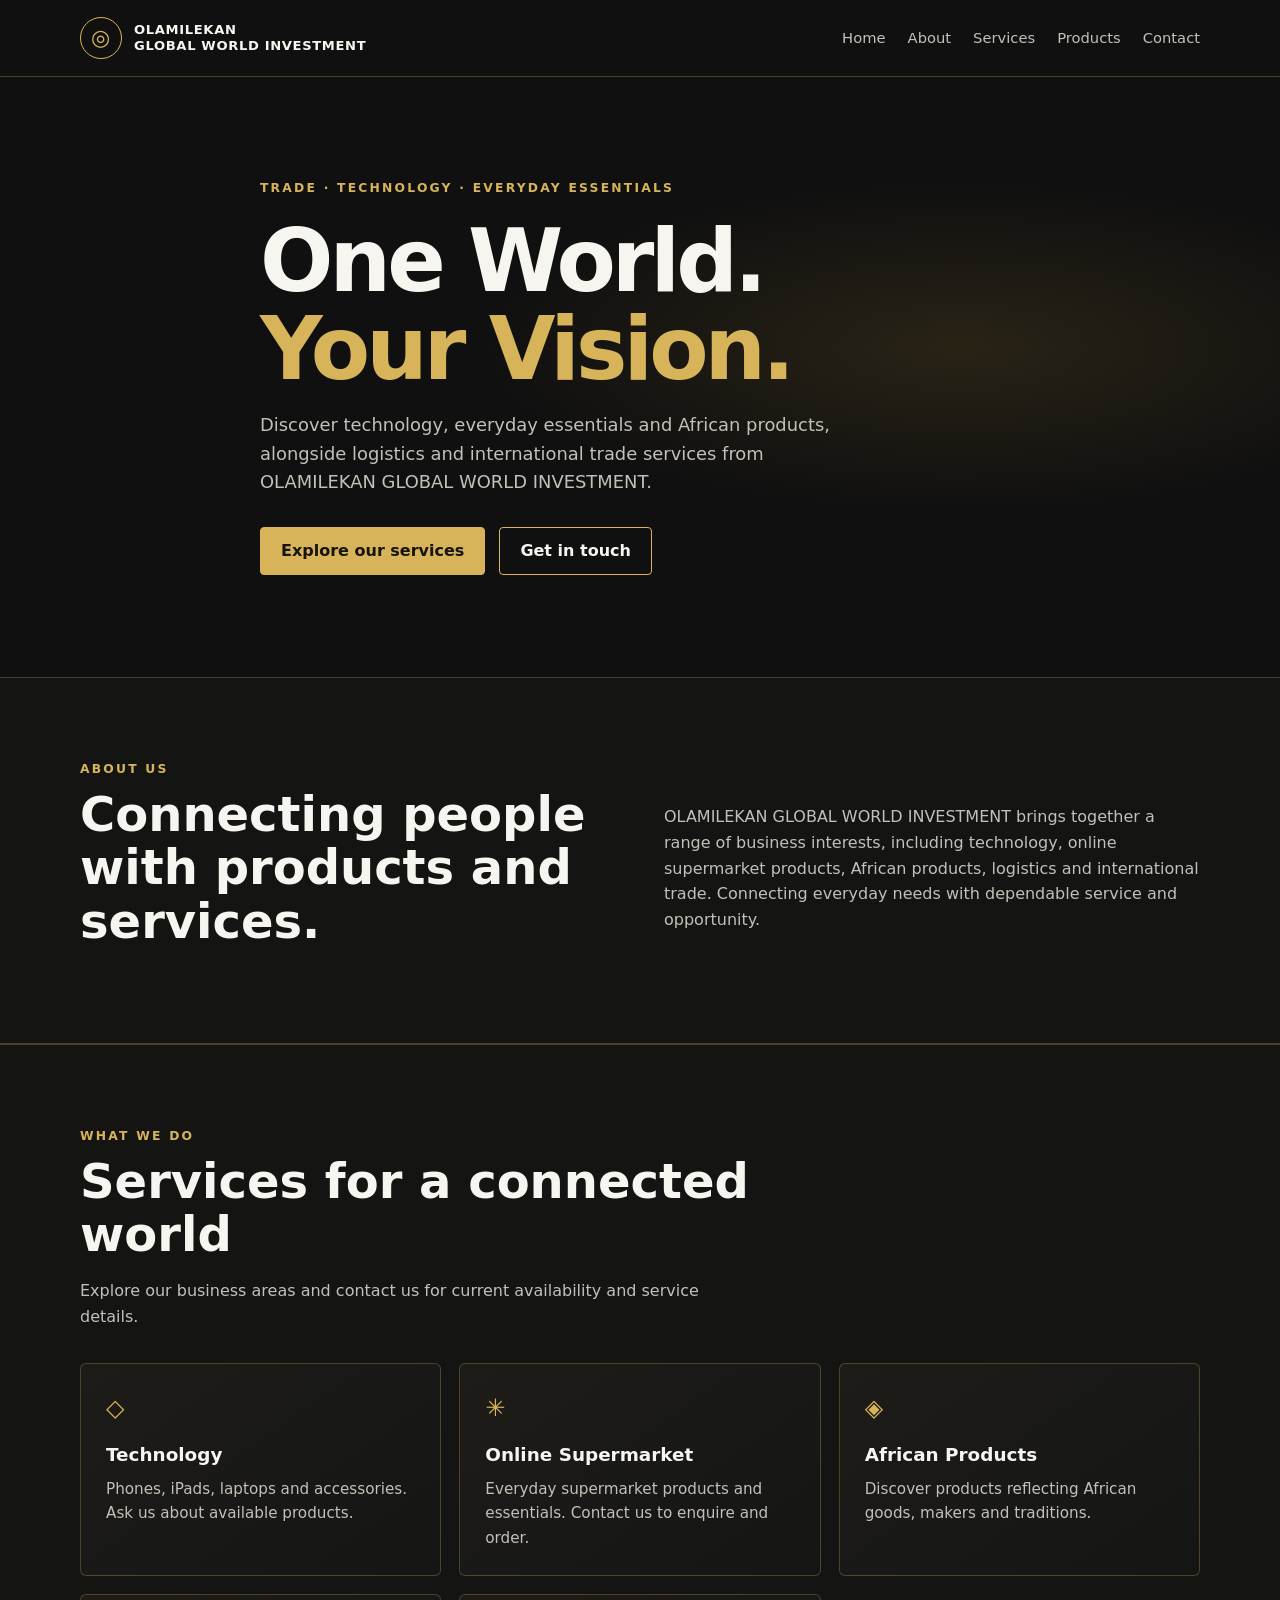
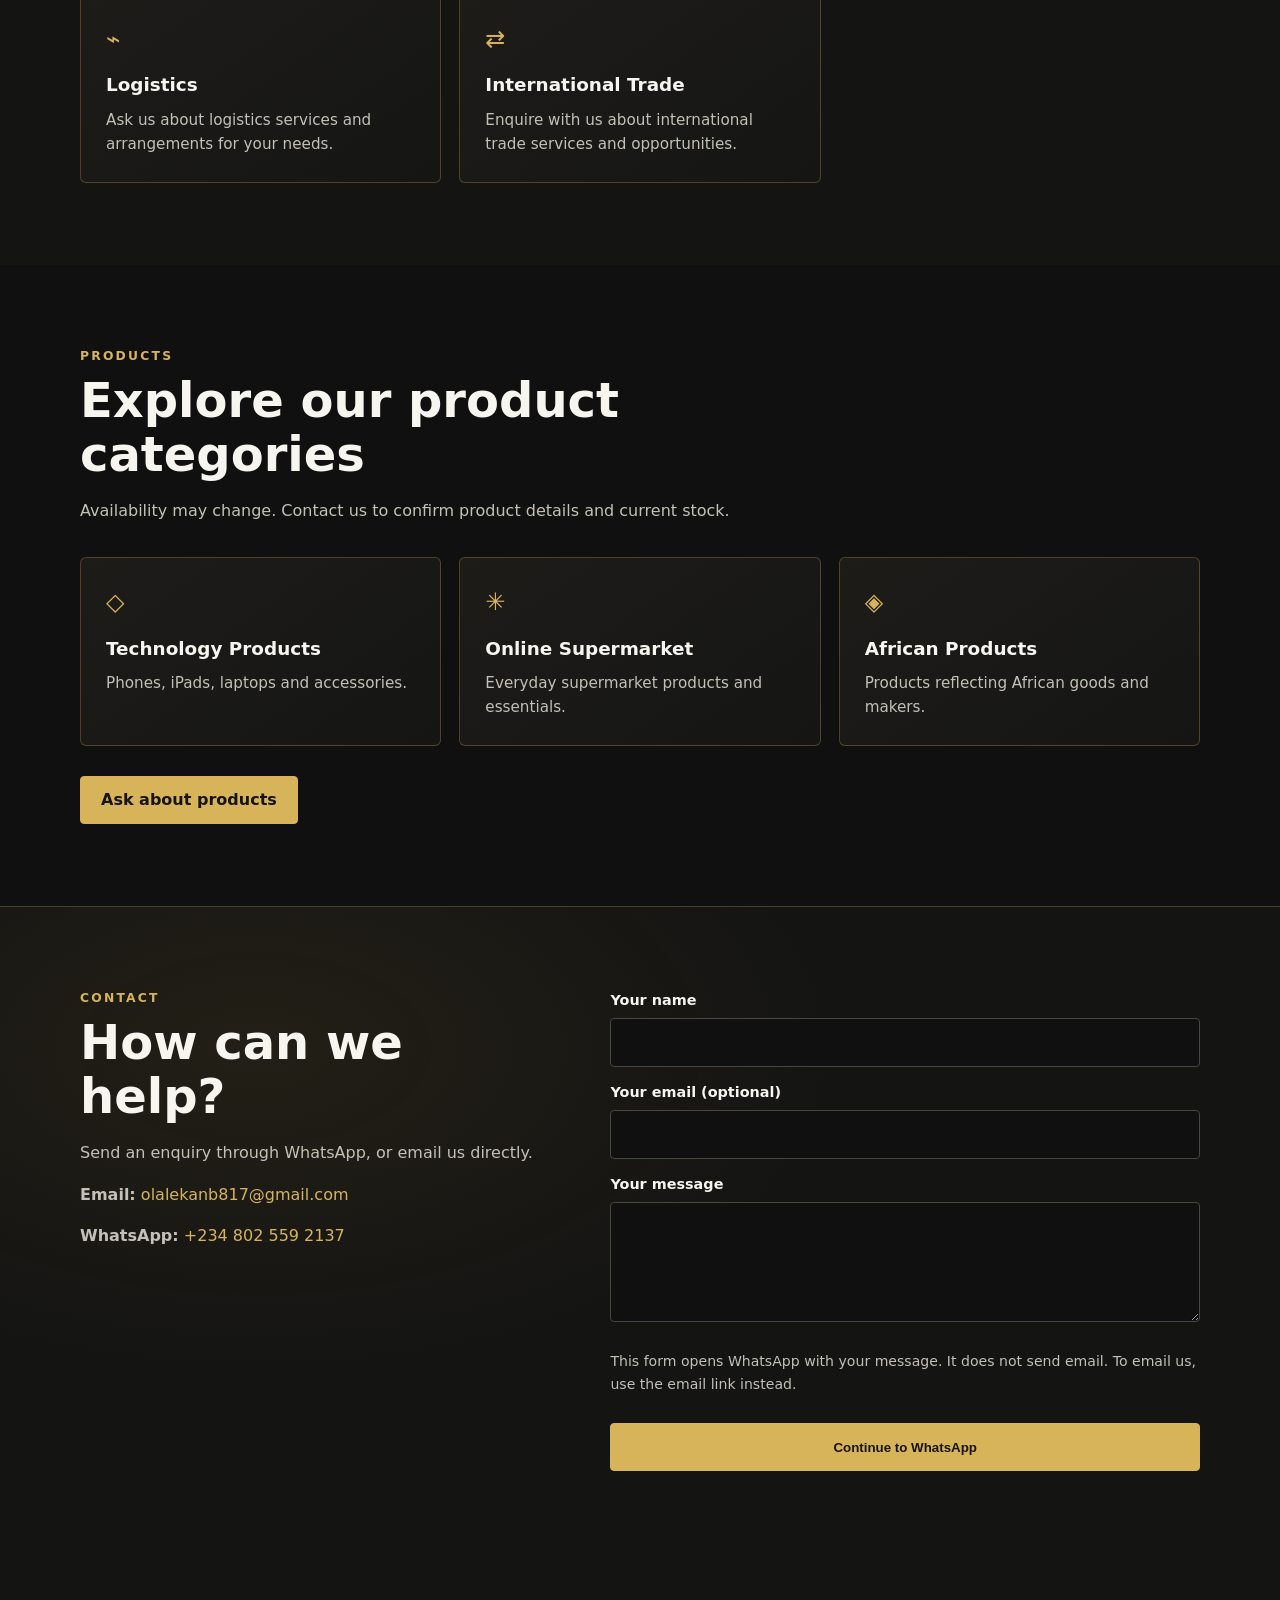
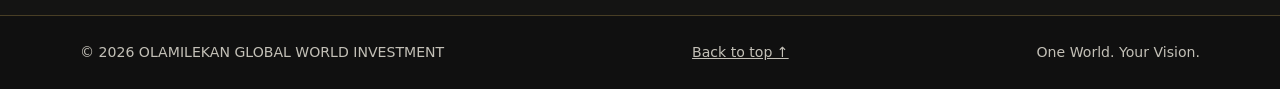
==== index.html @ 0e544ede "Use same-tab WhatsApp redirect for contact form" ====
<!doctype html>
<html lang="en">
<head>
  <meta charset="utf-8">
  <meta name="viewport" content="width=device-width, initial-scale=1">
  <meta name="theme-color" content="#101010">
  <meta name="description" content="Discover technology, online supermarket, African products, logistics and international trade from OLAMILEKAN GLOBAL WORLD INVESTMENT.">
  <title>OLAMILEKAN GLOBAL WORLD INVESTMENT | One World. Your Vision.</title>
  <style>
    :root {
      color-scheme: dark;
      --ink: #f7f5ef;
      --muted: #c3c0b7;
      --gold: #d7b45a;
      --line: rgba(215, 180, 90, .28);
      font-family: Inter, ui-sans-serif, system-ui, -apple-system, BlinkMacSystemFont, "Segoe UI", sans-serif;
    }
    * { box-sizing: border-box; }
    html { scroll-behavior: smooth; scroll-padding-top: 20px; }
    body { margin: 0; background: #101010; color: var(--ink); line-height: 1.6; }
    a { color: inherit; }
    .wrap { width: min(1120px, calc(100% - 40px)); margin-inline: auto; }
    .topbar { border-bottom: 1px solid var(--line); background: rgba(16, 16, 16, .97); }
    .nav { min-height: 76px; display: flex; align-items: center; justify-content: space-between; gap: 24px; }
    .brand { display: flex; align-items: center; gap: 12px; text-decoration: none; font-weight: 750; letter-spacing: .04em; }
    .brand-mark { width: 42px; height: 42px; display: grid; place-items: center; border: 1px solid var(--gold); border-radius: 50%; color: var(--gold); font-size: 22px; flex: 0 0 auto; }
    .brand-name { max-width: 250px; font-size: .82rem; line-height: 1.25; }
    .links { display: flex; flex-wrap: wrap; gap: 22px; align-items: center; }
    .links a { color: var(--muted); font-size: .92rem; text-decoration: none; }
    .links a:hover, .links a:focus-visible, .contact-details a:hover { color: var(--gold); }
    a:focus-visible, button:focus-visible { outline: 2px solid var(--gold); outline-offset: 4px; }
    .hero { min-height: 600px; display: grid; align-items: center; padding: 88px 0; background: radial-gradient(ellipse at 75% 45%, rgba(156, 121, 48, .18), transparent 35%), linear-gradient(120deg, rgba(16,16,16,.96), rgba(16,16,16,.86)); }
    .hero-copy { max-width: 760px; }
    .eyebrow { color: var(--gold); text-transform: uppercase; letter-spacing: .18em; font-size: .77rem; font-weight: 700; }
    h1 { margin: 18px 0; font-size: clamp(2.7rem, 7vw, 5.4rem); line-height: 1.02; letter-spacing: -.045em; }
    h1 span { color: var(--gold); }
    .hero p { color: var(--muted); font-size: 1.12rem; max-width: 620px; }
    .actions { display: flex; flex-wrap: wrap; gap: 14px; margin-top: 30px; }
    .button { display: inline-flex; min-height: 48px; align-items: center; justify-content: center; padding: 0 20px; border: 1px solid var(--gold); border-radius: 4px; background: var(--gold); color: #17140d; text-decoration: none; font-weight: 700; cursor: pointer; transition: background .2s ease, transform .2s ease; }
    .button:hover { background: #e5c875; }
    .button.secondary { background: transparent; color: var(--ink); }
    .button.secondary:hover { background: rgba(215, 180, 90, .08); }
    section { padding: 82px 0; }
    .section-heading { max-width: 680px; margin-bottom: 34px; }
    h2 { margin: 8px 0 12px; font-size: clamp(2rem, 4vw, 3rem); line-height: 1.12; }
    .section-heading p, .about p { color: var(--muted); }
    .about { border-top: 1px solid var(--line); border-bottom: 1px solid var(--line); background: #141413; }
    .about-grid { display: grid; grid-template-columns: 1fr 1fr; gap: 48px; align-items: center; }
    .about p { margin-bottom: 0; }
    .grid { display: grid; grid-template-columns: repeat(3, minmax(0, 1fr)); gap: 18px; }
    .card { min-width: 0; padding: 25px; border: 1px solid var(--line); background: linear-gradient(145deg, #1d1c19, #151514); border-radius: 6px; }
    .card .icon { color: var(--gold); font-size: 1.5rem; }
    .card h3 { margin: 12px 0 8px; font-size: 1.15rem; }
    .card p { margin: 0; color: var(--muted); font-size: .95rem; }
    .services { border-top: 1px solid var(--line); background: #141413; }
    .contact { border-top: 1px solid var(--line); background: radial-gradient(ellipse at 20% 20%, rgba(156, 121, 48, .11), transparent 40%), #141413; }
    .contact-grid { display: grid; grid-template-columns: .9fr 1.1fr; gap: 48px; }
    .contact-details p { color: var(--muted); }
    .contact-details a { color: var(--gold); text-decoration: none; overflow-wrap: anywhere; }
    form { display: grid; gap: 14px; }
    label { display: grid; gap: 6px; font-size: .9rem; font-weight: 650; }
    input, textarea { width: 100%; padding: 12px 13px; border: 1px solid #49463e; border-radius: 4px; background: #101010; color: var(--ink); font: inherit; }
    input:focus, textarea:focus { outline: 2px solid var(--gold); outline-offset: 1px; }
    textarea { min-height: 120px; resize: vertical; }
    .form-note, #form-status { color: var(--muted); font-size: .88rem; }
    #form-status { min-height: 1.4em; }
    footer { padding: 25px 0; border-top: 1px solid var(--line); color: var(--muted); font-size: .88rem; }
    .footer-inner { display: flex; flex-wrap: wrap; justify-content: space-between; gap: 12px; }
    @media (max-width: 760px) {
      .nav { align-items: flex-start; flex-direction: column; padding: 16px 0; }
      .links { gap: 10px 16px; }
      .hero { min-height: auto; padding: 75px 0; }
      .about-grid, .contact-grid { grid-template-columns: 1fr; gap: 24px; }
      .grid { grid-template-columns: repeat(2, minmax(0, 1fr)); }
      section { padding: 62px 0; }
    }
    @media (max-width: 480px) {
      .wrap { width: min(100% - 32px, 1120px); }
      .grid { grid-template-columns: 1fr; }
      .card { padding: 21px; }
      .actions { align-items: stretch; flex-direction: column; }
      .actions .button { width: 100%; }
      .footer-inner { flex-direction: column; }
    }
    @media (prefers-reduced-motion: reduce) {
      html { scroll-behavior: auto; }
    }
  </style>
</head>
<body>
  <header class="topbar">
    <div class="wrap nav">
      <a class="brand" href="#home" aria-label="OLAMILEKAN GLOBAL WORLD INVESTMENT home">
        <span class="brand-mark" aria-hidden="true">◎</span>
        <span class="brand-name">OLAMILEKAN<br>GLOBAL WORLD INVESTMENT</span>
      </a>
      <nav class="links" aria-label="Main navigation">
        <a href="#home">Home</a>
        <a href="#about">About</a>
        <a href="#services">Services</a>
        <a href="#products">Products</a>
        <a href="#contact">Contact</a>
      </nav>
    </div>
  </header>

  <main>
    <section class="hero" id="home">
      <div class="wrap hero-copy">
        <div class="eyebrow">Trade · Technology · Everyday essentials</div>
        <h1>One World.<br><span>Your Vision.</span></h1>
        <p>Discover technology, everyday essentials and African products, alongside logistics and international trade services from OLAMILEKAN GLOBAL WORLD INVESTMENT.</p>
        <div class="actions">
          <a class="button" href="#services">Explore our services</a>
          <a class="button secondary" href="#contact">Get in touch</a>
        </div>
      </div>
    </section>

    <section class="about" id="about">
      <div class="wrap about-grid">
        <div>
          <div class="eyebrow">About us</div>
          <h2>Connecting people with products and services.</h2>
        </div>
        <p>OLAMILEKAN GLOBAL WORLD INVESTMENT brings together a range of business interests, including technology, online supermarket products, African products, logistics and international trade. Connecting everyday needs with dependable service and opportunity.</p>
      </div>
    </section>

    <section class="services" id="services" aria-labelledby="services-title">
      <div class="wrap">
        <div class="section-heading">
          <div class="eyebrow">What we do</div>
          <h2 id="services-title">Services for a connected world</h2>
          <p>Explore our business areas and contact us for current availability and service details.</p>
        </div>
        <div class="grid">
          <article class="card"><div class="icon" aria-hidden="true">◇</div><h3>Technology</h3><p>Phones, iPads, laptops and accessories. Ask us about available products.</p></article>
          <article class="card"><div class="icon" aria-hidden="true">✳</div><h3>Online Supermarket</h3><p>Everyday supermarket products and essentials. Contact us to enquire and order.</p></article>
          <article class="card"><div class="icon" aria-hidden="true">◈</div><h3>African Products</h3><p>Discover products reflecting African goods, makers and traditions.</p></article>
          <article class="card"><div class="icon" aria-hidden="true">⌁</div><h3>Logistics</h3><p>Ask us about logistics services and arrangements for your needs.</p></article>
          <article class="card"><div class="icon" aria-hidden="true">⇄</div><h3>International Trade</h3><p>Enquire with us about international trade services and opportunities.</p></article>
        </div>
      </div>
    </section>

    <section id="products" aria-labelledby="products-title">
      <div class="wrap">
        <div class="section-heading">
          <div class="eyebrow">Products</div>
          <h2 id="products-title">Explore our product categories</h2>
          <p>Availability may change. Contact us to confirm product details and current stock.</p>
        </div>
        <div class="grid">
          <article class="card"><div class="icon" aria-hidden="true">◇</div><h3>Technology Products</h3><p>Phones, iPads, laptops and accessories.</p></article>
          <article class="card"><div class="icon" aria-hidden="true">✳</div><h3>Online Supermarket</h3><p>Everyday supermarket products and essentials.</p></article>
          <article class="card"><div class="icon" aria-hidden="true">◈</div><h3>African Products</h3><p>Products reflecting African goods and makers.</p></article>
        </div>
        <div class="actions"><a class="button" href="#contact">Ask about products</a></div>
      </div>
    </section>

    <section class="contact" id="contact" aria-labelledby="contact-title">
      <div class="wrap contact-grid">
        <div class="contact-details">
          <div class="eyebrow">Contact</div>
          <h2 id="contact-title">How can we help?</h2>
          <p>Send an enquiry through WhatsApp, or email us directly.</p>
          <p><strong>Email:</strong> <a href="mailto:olalekanb817@gmail.com">olalekanb817@gmail.com</a></p>
          <p><strong>WhatsApp:</strong> <a href="https://wa.me/2348025592137" target="_blank" rel="noopener noreferrer">+234 802 559 2137</a></p>
        </div>
        <div>
          <form id="contact-form">
            <label for="name">Your name<input id="name" name="name" autocomplete="name" required></label>
            <label for="email">Your email (optional)<input id="email" name="email" type="email" autocomplete="email"></label>
            <label for="message">Your message<textarea id="message" name="message" required></textarea></label>
            <p class="form-note">This form opens WhatsApp with your message. It does not send email. To email us, use the email link instead.</p>
            <button class="button" type="submit">Continue to WhatsApp</button>
            <p id="form-status" role="status" aria-live="polite"></p>
          </form>
        </div>
      </div>
    </section>
  </main>

  <footer>
    <div class="wrap footer-inner"><span>© <span id="year"></span> OLAMILEKAN GLOBAL WORLD INVESTMENT</span><a href="#home">Back to top ↑</a><span>One World. Your Vision.</span></div>
  </footer>
  <script>
    const form = document.getElementById('contact-form');
    const status = document.getElementById('form-status');
    document.getElementById('year').textContent = new Date().getFullYear();
    form.addEventListener('submit', (event) => {
      event.preventDefault();
      if (!form.reportValidity()) return;
      const data = new FormData(form);
      const email = data.get('email') ? `\nEmail: ${data.get('email')}` : '';
      const text = `Hello, my name is ${data.get('name')}.${email}\n\n${data.get('message')}`;
      const whatsappUrl = `https://wa.me/2348025592137?text=${encodeURIComponent(text)}`;
      status.textContent = 'Opening WhatsApp with your message. Review it there and tap Send.';
      window.location.assign(whatsappUrl);
    });
  </script>
</body>
</html>
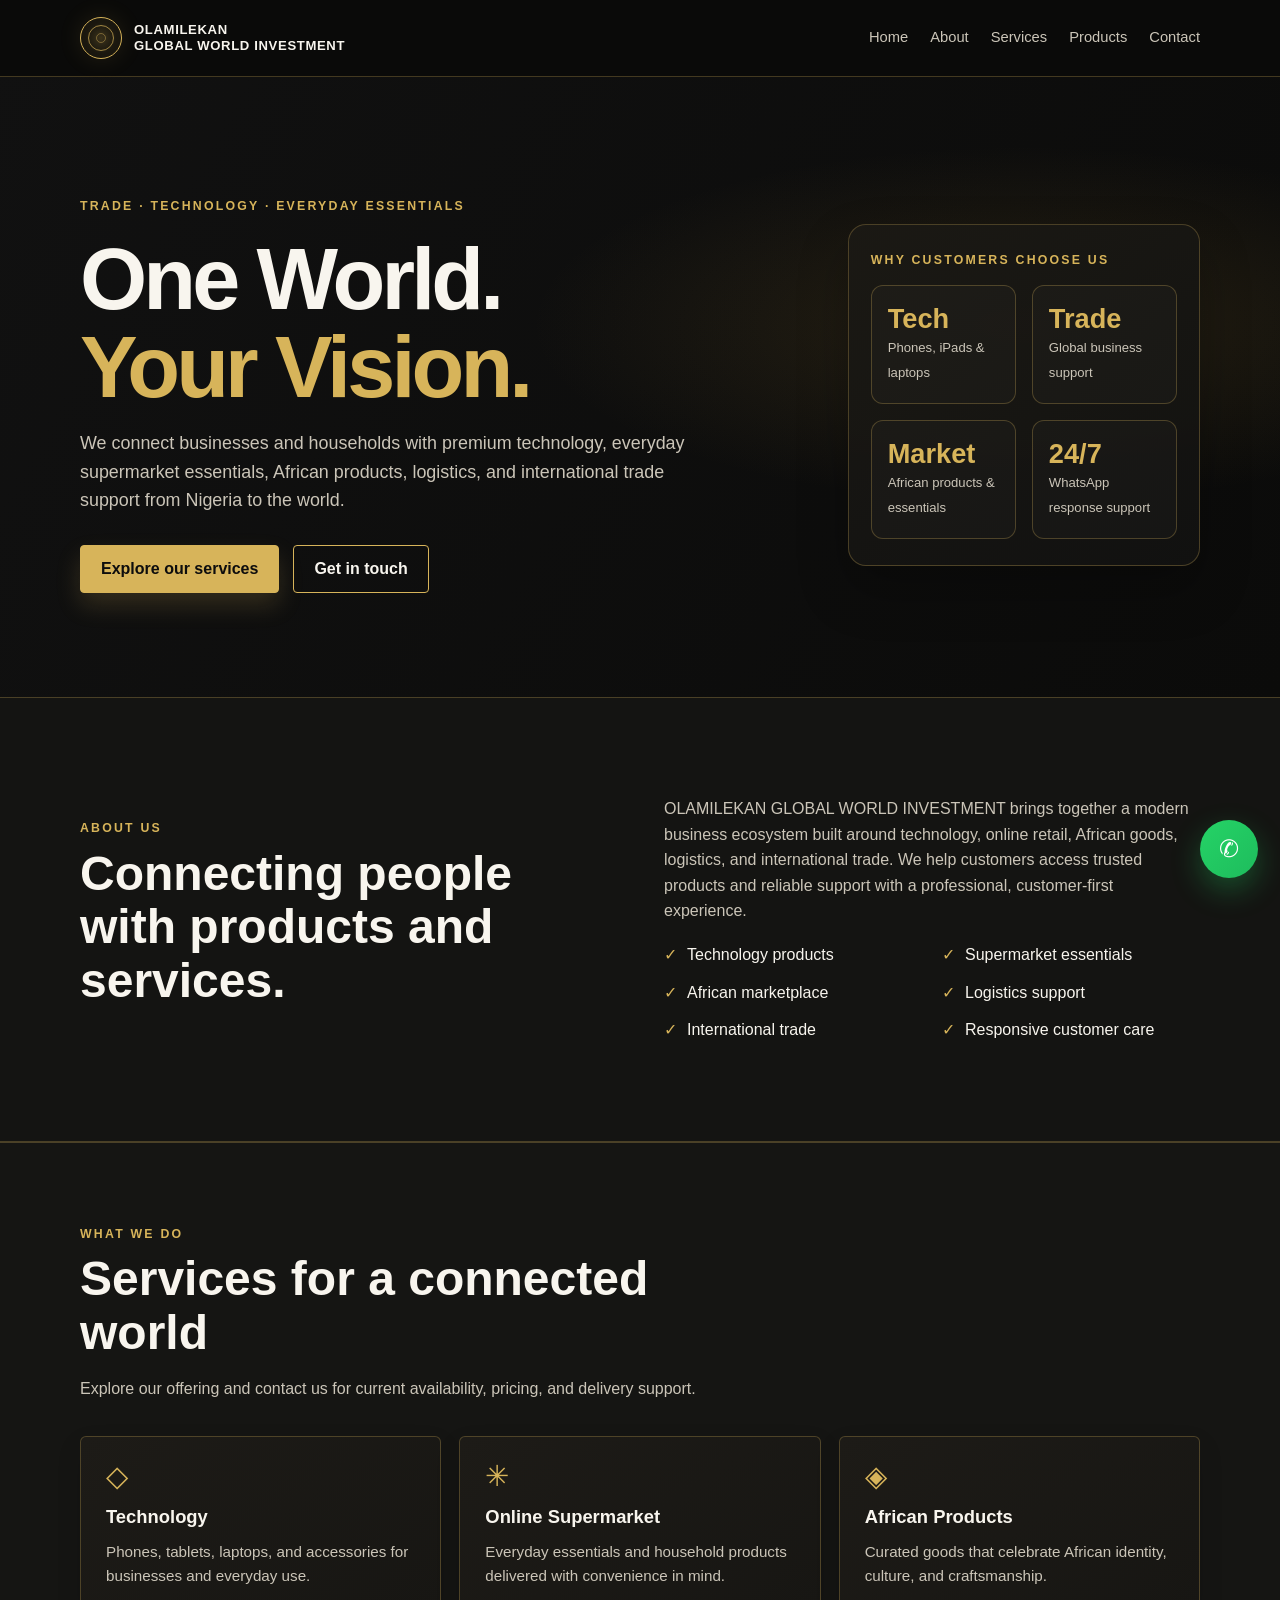
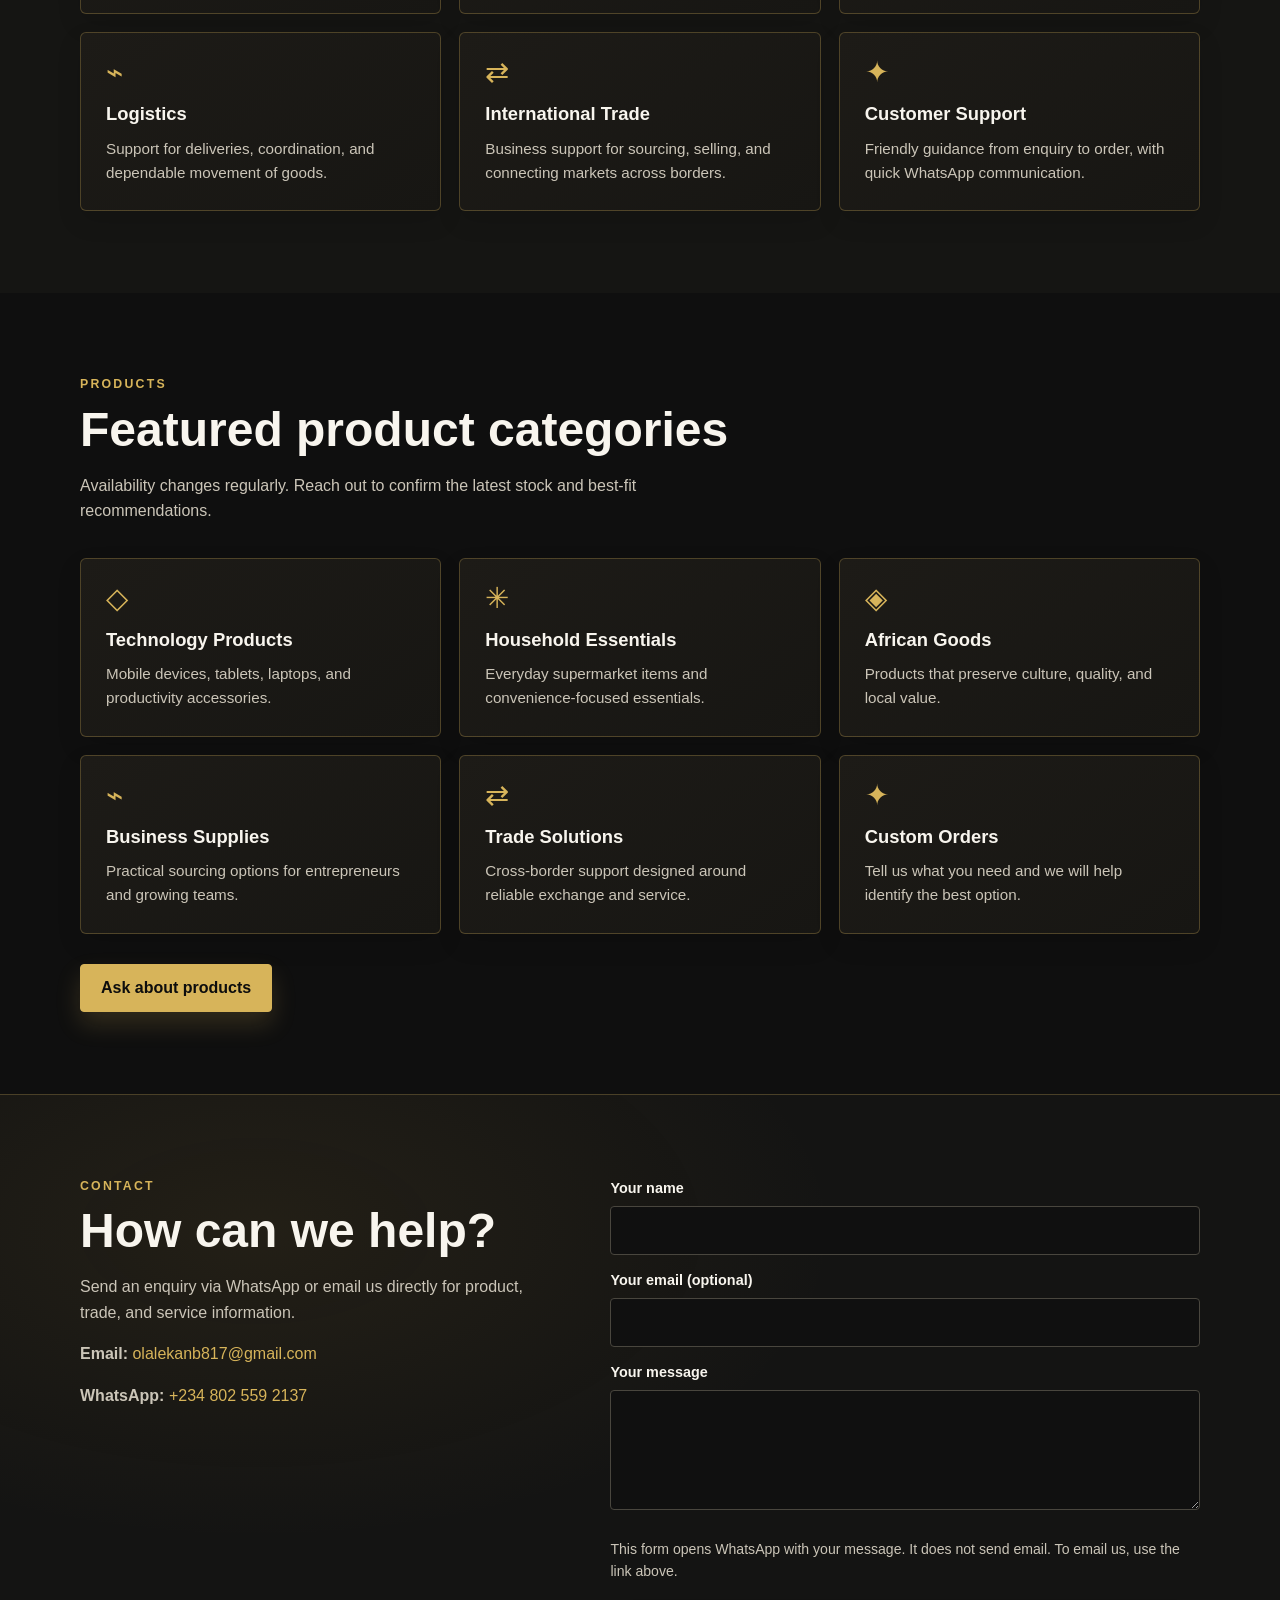
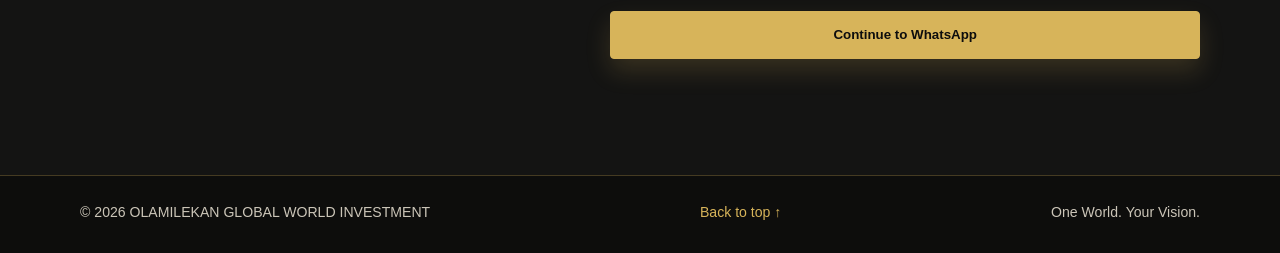
==== commit e9320afa: "Improve and stabilize the landing page with a polished global-business design and a reliable WhatsAp" ====
--- a/index.html
+++ b/index.html
@@ -4,86 +4,444 @@
   <meta charset="utf-8">
   <meta name="viewport" content="width=device-width, initial-scale=1">
   <meta name="theme-color" content="#101010">
-  <meta name="description" content="Discover technology, online supermarket, African products, logistics and international trade from OLAMILEKAN GLOBAL WORLD INVESTMENT.">
+  <meta name="description" content="Professional technology, supermarket, African products, logistics and trade services from OLAMILEKAN GLOBAL WORLD INVESTMENT.">
   <title>OLAMILEKAN GLOBAL WORLD INVESTMENT | One World. Your Vision.</title>
   <style>
     :root {
       color-scheme: dark;
-      --ink: #f7f5ef;
-      --muted: #c3c0b7;
+      --bg: #0b0b0a;
+      --bg-soft: #141412;
+      --panel: #171613;
+      --panel-alt: #1d1b17;
+      --line: rgba(215, 180, 90, .28);
+      --ink: #f8f5ee;
+      --muted: #cbc5b8;
       --gold: #d7b45a;
-      --line: rgba(215, 180, 90, .28);
-      font-family: Inter, ui-sans-serif, system-ui, -apple-system, BlinkMacSystemFont, "Segoe UI", sans-serif;
-    }
+      --gold-strong: #f1d28d;
+      --shadow: rgba(0, 0, 0, .28);
+      font-family: Inter, "Segoe UI", sans-serif;
+    }
+
     * { box-sizing: border-box; }
-    html { scroll-behavior: smooth; scroll-padding-top: 20px; }
-    body { margin: 0; background: #101010; color: var(--ink); line-height: 1.6; }
+    html { scroll-behavior: smooth; scroll-padding-top: 24px; }
+    body {
+      margin: 0;
+      background: var(--bg);
+      color: var(--ink);
+      line-height: 1.6;
+      font-family: Inter, "Segoe UI", sans-serif;
+    }
+
     a { color: inherit; }
-    .wrap { width: min(1120px, calc(100% - 40px)); margin-inline: auto; }
-    .topbar { border-bottom: 1px solid var(--line); background: rgba(16, 16, 16, .97); }
-    .nav { min-height: 76px; display: flex; align-items: center; justify-content: space-between; gap: 24px; }
-    .brand { display: flex; align-items: center; gap: 12px; text-decoration: none; font-weight: 750; letter-spacing: .04em; }
-    .brand-mark { width: 42px; height: 42px; display: grid; place-items: center; border: 1px solid var(--gold); border-radius: 50%; color: var(--gold); font-size: 22px; flex: 0 0 auto; }
-    .brand-name { max-width: 250px; font-size: .82rem; line-height: 1.25; }
-    .links { display: flex; flex-wrap: wrap; gap: 22px; align-items: center; }
-    .links a { color: var(--muted); font-size: .92rem; text-decoration: none; }
-    .links a:hover, .links a:focus-visible, .contact-details a:hover { color: var(--gold); }
-    a:focus-visible, button:focus-visible { outline: 2px solid var(--gold); outline-offset: 4px; }
-    .hero { min-height: 600px; display: grid; align-items: center; padding: 88px 0; background: radial-gradient(ellipse at 75% 45%, rgba(156, 121, 48, .18), transparent 35%), linear-gradient(120deg, rgba(16,16,16,.96), rgba(16,16,16,.86)); }
+    img { max-width: 100%; display: block; }
+    .wrap {
+      width: min(1120px, calc(100% - 40px));
+      margin-inline: auto;
+    }
+
+    .topbar {
+      position: sticky;
+      top: 0;
+      z-index: 20;
+      background: rgba(11, 11, 10, .96);
+      backdrop-filter: blur(10px);
+      border-bottom: 1px solid var(--line);
+    }
+
+    .nav {
+      min-height: 76px;
+      display: flex;
+      align-items: center;
+      justify-content: space-between;
+      gap: 24px;
+    }
+
+    .brand {
+      display: inline-flex;
+      align-items: center;
+      gap: 12px;
+      text-decoration: none;
+      font-weight: 800;
+      letter-spacing: .04em;
+    }
+
+    .brand-mark {
+      position: relative;
+      width: 42px;
+      height: 42px;
+      display: grid;
+      place-items: center;
+      border: 1px solid var(--gold);
+      border-radius: 50%;
+      background: radial-gradient(circle at center, rgba(215,180,90,.25), rgba(215,180,90,.03) 55%, transparent 70%);
+      box-shadow: inset 0 0 18px rgba(215,180,90,.14), 0 0 24px rgba(215,180,90,.12);
+      color: var(--gold);
+      overflow: hidden;
+    }
+
+    .brand-mark::before,
+    .brand-mark::after {
+      content: "";
+      position: absolute;
+      inset: 7px;
+      border: 1px solid rgba(215,180,90,.7);
+      border-radius: 50%;
+    }
+
+    .brand-mark::after {
+      inset: 15px;
+      border-color: rgba(215,180,90,.45);
+    }
+
+    .brand-name {
+      font-size: .82rem;
+      line-height: 1.25;
+      max-width: 250px;
+    }
+
+    .links {
+      display: flex;
+      flex-wrap: wrap;
+      gap: 22px;
+      align-items: center;
+    }
+
+    .links a {
+      color: var(--muted);
+      font-size: .92rem;
+      text-decoration: none;
+      transition: color .2s ease;
+    }
+
+    .links a:hover,
+    .links a:focus-visible,
+    .contact-details a:hover,
+    .site-link:hover {
+      color: var(--gold);
+    }
+
+    a:focus-visible, button:focus-visible, input:focus-visible, textarea:focus-visible {
+      outline: 2px solid var(--gold);
+      outline-offset: 4px;
+    }
+
+    .hero {
+      min-height: 620px;
+      display: grid;
+      align-items: center;
+      padding: 88px 0 72px;
+      background:
+        radial-gradient(ellipse at 80% 40%, rgba(156, 121, 48, .18), transparent 34%),
+        linear-gradient(120deg, rgba(17,17,17,.98), rgba(11,11,10,.96));
+    }
+
+    .hero-grid {
+      display: grid;
+      grid-template-columns: 1.35fr .65fr;
+      gap: 36px;
+      align-items: center;
+    }
+
     .hero-copy { max-width: 760px; }
-    .eyebrow { color: var(--gold); text-transform: uppercase; letter-spacing: .18em; font-size: .77rem; font-weight: 700; }
-    h1 { margin: 18px 0; font-size: clamp(2.7rem, 7vw, 5.4rem); line-height: 1.02; letter-spacing: -.045em; }
+
+    .eyebrow {
+      color: var(--gold);
+      text-transform: uppercase;
+      letter-spacing: .18em;
+      font-size: .77rem;
+      font-weight: 700;
+    }
+
+    h1 {
+      margin: 18px 0;
+      font-size: clamp(2.7rem, 7vw, 5.4rem);
+      line-height: 1.02;
+      letter-spacing: -.045em;
+    }
+
     h1 span { color: var(--gold); }
     .hero p { color: var(--muted); font-size: 1.12rem; max-width: 620px; }
-    .actions { display: flex; flex-wrap: wrap; gap: 14px; margin-top: 30px; }
-    .button { display: inline-flex; min-height: 48px; align-items: center; justify-content: center; padding: 0 20px; border: 1px solid var(--gold); border-radius: 4px; background: var(--gold); color: #17140d; text-decoration: none; font-weight: 700; cursor: pointer; transition: background .2s ease, transform .2s ease; }
-    .button:hover { background: #e5c875; }
-    .button.secondary { background: transparent; color: var(--ink); }
-    .button.secondary:hover { background: rgba(215, 180, 90, .08); }
-    section { padding: 82px 0; }
-    .section-heading { max-width: 680px; margin-bottom: 34px; }
-    h2 { margin: 8px 0 12px; font-size: clamp(2rem, 4vw, 3rem); line-height: 1.12; }
-    .section-heading p, .about p { color: var(--muted); }
-    .about { border-top: 1px solid var(--line); border-bottom: 1px solid var(--line); background: #141413; }
-    .about-grid { display: grid; grid-template-columns: 1fr 1fr; gap: 48px; align-items: center; }
-    .about p { margin-bottom: 0; }
-    .grid { display: grid; grid-template-columns: repeat(3, minmax(0, 1fr)); gap: 18px; }
-    .card { min-width: 0; padding: 25px; border: 1px solid var(--line); background: linear-gradient(145deg, #1d1c19, #151514); border-radius: 6px; }
-    .card .icon { color: var(--gold); font-size: 1.5rem; }
-    .card h3 { margin: 12px 0 8px; font-size: 1.15rem; }
-    .card p { margin: 0; color: var(--muted); font-size: .95rem; }
-    .services { border-top: 1px solid var(--line); background: #141413; }
-    .contact { border-top: 1px solid var(--line); background: radial-gradient(ellipse at 20% 20%, rgba(156, 121, 48, .11), transparent 40%), #141413; }
-    .contact-grid { display: grid; grid-template-columns: .9fr 1.1fr; gap: 48px; }
-    .contact-details p { color: var(--muted); }
-    .contact-details a { color: var(--gold); text-decoration: none; overflow-wrap: anywhere; }
-    form { display: grid; gap: 14px; }
-    label { display: grid; gap: 6px; font-size: .9rem; font-weight: 650; }
-    input, textarea { width: 100%; padding: 12px 13px; border: 1px solid #49463e; border-radius: 4px; background: #101010; color: var(--ink); font: inherit; }
-    input:focus, textarea:focus { outline: 2px solid var(--gold); outline-offset: 1px; }
-    textarea { min-height: 120px; resize: vertical; }
-    .form-note, #form-status { color: var(--muted); font-size: .88rem; }
-    #form-status { min-height: 1.4em; }
-    footer { padding: 25px 0; border-top: 1px solid var(--line); color: var(--muted); font-size: .88rem; }
-    .footer-inner { display: flex; flex-wrap: wrap; justify-content: space-between; gap: 12px; }
+
+    .actions {
+      display: flex;
+      flex-wrap: wrap;
+      gap: 14px;
+      margin-top: 30px;
+    }
+
+    .button {
+      display: inline-flex;
+      min-height: 48px;
+      align-items: center;
+      justify-content: center;
+      padding: 0 20px;
+      border: 1px solid var(--gold);
+      border-radius: 4px;
+      background: var(--gold);
+      color: #0d0d0d;
+      font-weight: 700;
+      text-decoration: none;
+      transition: transform .2s ease, background .2s ease, box-shadow .2s ease;
+      box-shadow: 0 12px 25px rgba(215,180,90,.18);
+    }
+
+    .button:hover {
+      background: var(--gold-strong);
+      transform: translateY(-1px);
+    }
+
+    .button.secondary {
+      background: transparent;
+      color: var(--ink);
+      box-shadow: none;
+    }
+
+    .button.secondary:hover {
+      background: rgba(215, 180, 90, .08);
+    }
+
+    .hero-panel {
+      background: linear-gradient(145deg, rgba(27, 25, 21, .95), rgba(18, 18, 17, .95));
+      border: 1px solid var(--line);
+      border-radius: 18px;
+      padding: 26px 22px;
+      box-shadow: 0 24px 50px rgba(0,0,0,.26);
+    }
+
+    .stat-grid {
+      display: grid;
+      grid-template-columns: repeat(2, minmax(0, 1fr));
+      gap: 16px;
+      margin-top: 14px;
+    }
+
+    .stat {
+      padding: 18px 16px;
+      border: 1px solid var(--line);
+      border-radius: 12px;
+      background: rgba(255,255,255,.02);
+    }
+
+    .stat strong {
+      display: block;
+      font-size: 1.7rem;
+      line-height: 1.1;
+      color: var(--gold);
+    }
+
+    .stat span {
+      color: var(--muted);
+      font-size: .82rem;
+    }
+
+    section {
+      padding: 82px 0;
+    }
+
+    .section-heading {
+      max-width: 680px;
+      margin-bottom: 34px;
+    }
+
+    h2 {
+      margin: 8px 0 12px;
+      font-size: clamp(2rem, 4vw, 3rem);
+      line-height: 1.12;
+    }
+
+    .section-heading p,
+    .about p,
+    .contact-details p,
+    .card p,
+    .product-note {
+      color: var(--muted);
+    }
+
+    .about {
+      border-top: 1px solid var(--line);
+      border-bottom: 1px solid var(--line);
+      background: var(--bg-soft);
+    }
+
+    .about-grid {
+      display: grid;
+      grid-template-columns: 1fr 1fr;
+      gap: 48px;
+      align-items: center;
+    }
+
+    .about-list {
+      display: grid;
+      grid-template-columns: repeat(2, minmax(0,1fr));
+      gap: 12px 20px;
+      margin-top: 18px;
+      padding: 0;
+      list-style: none;
+      color: var(--ink);
+    }
+
+    .about-list li::before {
+      content: "✓";
+      color: var(--gold);
+      margin-right: 10px;
+    }
+
+    .grid {
+      display: grid;
+      grid-template-columns: repeat(3, minmax(0, 1fr));
+      gap: 18px;
+    }
+
+    .card {
+      min-width: 0;
+      padding: 25px;
+      border: 1px solid var(--line);
+      background: linear-gradient(145deg, var(--panel-alt), var(--panel));
+      border-radius: 6px;
+      box-shadow: 0 10px 25px rgba(0,0,0,.12);
+    }
+
+    .card .icon {
+      color: var(--gold);
+      font-size: 1.8rem;
+      line-height: 1;
+    }
+
+    .card h3 {
+      margin: 12px 0 8px;
+      font-size: 1.15rem;
+    }
+
+    .card p {
+      margin: 0;
+      font-size: .95rem;
+    }
+
+    .services {
+      border-top: 1px solid var(--line);
+      background: #151513;
+    }
+
+    .products { background: #0f0f0f; }
+
+    .contact {
+      border-top: 1px solid var(--line);
+      background: radial-gradient(ellipse at 20% 20%, rgba(156, 121, 48, .11), transparent 40%), #141413;
+    }
+
+    .contact-grid {
+      display: grid;
+      grid-template-columns: .9fr 1.1fr;
+      gap: 48px;
+    }
+
+    .contact-details a,
+    .site-link {
+      color: var(--gold);
+      text-decoration: none;
+      overflow-wrap: anywhere;
+    }
+
+    form {
+      display: grid;
+      gap: 14px;
+    }
+
+    label {
+      display: grid;
+      gap: 6px;
+      font-size: .9rem;
+      font-weight: 650;
+    }
+
+    input, textarea {
+      width: 100%;
+      padding: 12px 13px;
+      border: 1px solid #49463e;
+      border-radius: 4px;
+      background: #101010;
+      color: var(--ink);
+      font: inherit;
+    }
+
+    textarea {
+      min-height: 120px;
+      resize: vertical;
+    }
+
+    .form-note,
+    #form-status {
+      color: var(--muted);
+      font-size: .88rem;
+    }
+
+    #form-status {
+      min-height: 1.4em;
+      margin: 0;
+    }
+
+    footer {
+      padding: 25px 0 30px;
+      border-top: 1px solid var(--line);
+      color: var(--muted);
+      font-size: .88rem;
+      background: #0d0d0c;
+    }
+
+    .footer-inner {
+      display: flex;
+      flex-wrap: wrap;
+      justify-content: space-between;
+      gap: 12px;
+      align-items: center;
+    }
+
+    .floating-whatsapp {
+      position: fixed;
+      right: 22px;
+      bottom: 22px;
+      width: 58px;
+      height: 58px;
+      display: grid;
+      place-items: center;
+      border-radius: 50%;
+      background: linear-gradient(135deg, #25d366, #1ebc5d);
+      color: white;
+      text-decoration: none;
+      font-size: 1.5rem;
+      box-shadow: 0 12px 30px rgba(37, 211, 102, .3);
+      z-index: 30;
+    }
+
     @media (max-width: 760px) {
-      .nav { align-items: flex-start; flex-direction: column; padding: 16px 0; }
+      .nav {
+        align-items: flex-start;
+        flex-direction: column;
+        padding: 16px 0;
+      }
+
       .links { gap: 10px 16px; }
-      .hero { min-height: auto; padding: 75px 0; }
-      .about-grid, .contact-grid { grid-template-columns: 1fr; gap: 24px; }
+      .hero { min-height: auto; padding: 72px 0 60px; }
+      .hero-grid,
+      .about-grid,
+      .contact-grid { grid-template-columns: 1fr; gap: 24px; }
       .grid { grid-template-columns: repeat(2, minmax(0, 1fr)); }
       section { padding: 62px 0; }
     }
+
     @media (max-width: 480px) {
       .wrap { width: min(100% - 32px, 1120px); }
       .grid { grid-template-columns: 1fr; }
       .card { padding: 21px; }
+      .stat-grid { grid-template-columns: 1fr; }
       .actions { align-items: stretch; flex-direction: column; }
       .actions .button { width: 100%; }
       .footer-inner { flex-direction: column; }
     }
+
     @media (prefers-reduced-motion: reduce) {
       html { scroll-behavior: auto; }
+      .button { transition: none; }
     }
   </style>
 </head>
@@ -91,7 +449,7 @@
   <header class="topbar">
     <div class="wrap nav">
       <a class="brand" href="#home" aria-label="OLAMILEKAN GLOBAL WORLD INVESTMENT home">
-        <span class="brand-mark" aria-hidden="true">◎</span>
+        <span class="brand-mark" aria-hidden="true"></span>
         <span class="brand-name">OLAMILEKAN<br>GLOBAL WORLD INVESTMENT</span>
       </a>
       <nav class="links" aria-label="Main navigation">
@@ -106,14 +464,38 @@
 
   <main>
     <section class="hero" id="home">
-      <div class="wrap hero-copy">
-        <div class="eyebrow">Trade · Technology · Everyday essentials</div>
-        <h1>One World.<br><span>Your Vision.</span></h1>
-        <p>Discover technology, everyday essentials and African products, alongside logistics and international trade services from OLAMILEKAN GLOBAL WORLD INVESTMENT.</p>
-        <div class="actions">
-          <a class="button" href="#services">Explore our services</a>
-          <a class="button secondary" href="#contact">Get in touch</a>
-        </div>
+      <div class="wrap hero-grid">
+        <div class="hero-copy">
+          <div class="eyebrow">Trade · Technology · Everyday essentials</div>
+          <h1>One World.<br><span>Your Vision.</span></h1>
+          <p>We connect businesses and households with premium technology, everyday supermarket essentials, African products, logistics, and international trade support from Nigeria to the world.</p>
+          <div class="actions">
+            <a class="button" href="#services">Explore our services</a>
+            <a class="button secondary" href="#contact">Get in touch</a>
+          </div>
+        </div>
+
+        <aside class="hero-panel" aria-label="Business summary">
+          <div class="eyebrow">Why customers choose us</div>
+          <div class="stat-grid">
+            <div class="stat">
+              <strong>Tech</strong>
+              <span>Phones, iPads & laptops</span>
+            </div>
+            <div class="stat">
+              <strong>Trade</strong>
+              <span>Global business support</span>
+            </div>
+            <div class="stat">
+              <strong>Market</strong>
+              <span>African products & essentials</span>
+            </div>
+            <div class="stat">
+              <strong>24/7</strong>
+              <span>WhatsApp response support</span>
+            </div>
+          </div>
+        </aside>
       </div>
     </section>
 
@@ -123,7 +505,17 @@
           <div class="eyebrow">About us</div>
           <h2>Connecting people with products and services.</h2>
         </div>
-        <p>OLAMILEKAN GLOBAL WORLD INVESTMENT brings together a range of business interests, including technology, online supermarket products, African products, logistics and international trade. Connecting everyday needs with dependable service and opportunity.</p>
+        <div>
+          <p>OLAMILEKAN GLOBAL WORLD INVESTMENT brings together a modern business ecosystem built around technology, online retail, African goods, logistics, and international trade. We help customers access trusted products and reliable support with a professional, customer-first experience.</p>
+          <ul class="about-list" aria-label="Core business focus areas">
+            <li>Technology products</li>
+            <li>Supermarket essentials</li>
+            <li>African marketplace</li>
+            <li>Logistics support</li>
+            <li>International trade</li>
+            <li>Responsive customer care</li>
+          </ul>
+        </div>
       </div>
     </section>
 
@@ -132,31 +524,85 @@
         <div class="section-heading">
           <div class="eyebrow">What we do</div>
           <h2 id="services-title">Services for a connected world</h2>
-          <p>Explore our business areas and contact us for current availability and service details.</p>
+          <p>Explore our offering and contact us for current availability, pricing, and delivery support.</p>
         </div>
         <div class="grid">
-          <article class="card"><div class="icon" aria-hidden="true">◇</div><h3>Technology</h3><p>Phones, iPads, laptops and accessories. Ask us about available products.</p></article>
-          <article class="card"><div class="icon" aria-hidden="true">✳</div><h3>Online Supermarket</h3><p>Everyday supermarket products and essentials. Contact us to enquire and order.</p></article>
-          <article class="card"><div class="icon" aria-hidden="true">◈</div><h3>African Products</h3><p>Discover products reflecting African goods, makers and traditions.</p></article>
-          <article class="card"><div class="icon" aria-hidden="true">⌁</div><h3>Logistics</h3><p>Ask us about logistics services and arrangements for your needs.</p></article>
-          <article class="card"><div class="icon" aria-hidden="true">⇄</div><h3>International Trade</h3><p>Enquire with us about international trade services and opportunities.</p></article>
+          <article class="card">
+            <div class="icon" aria-hidden="true">◇</div>
+            <h3>Technology</h3>
+            <p>Phones, tablets, laptops, and accessories for businesses and everyday use.</p>
+          </article>
+          <article class="card">
+            <div class="icon" aria-hidden="true">✳</div>
+            <h3>Online Supermarket</h3>
+            <p>Everyday essentials and household products delivered with convenience in mind.</p>
+          </article>
+          <article class="card">
+            <div class="icon" aria-hidden="true">◈</div>
+            <h3>African Products</h3>
+            <p>Curated goods that celebrate African identity, culture, and craftsmanship.</p>
+          </article>
+          <article class="card">
+            <div class="icon" aria-hidden="true">⌁</div>
+            <h3>Logistics</h3>
+            <p>Support for deliveries, coordination, and dependable movement of goods.</p>
+          </article>
+          <article class="card">
+            <div class="icon" aria-hidden="true">⇄</div>
+            <h3>International Trade</h3>
+            <p>Business support for sourcing, selling, and connecting markets across borders.</p>
+          </article>
+          <article class="card">
+            <div class="icon" aria-hidden="true">✦</div>
+            <h3>Customer Support</h3>
+            <p>Friendly guidance from enquiry to order, with quick WhatsApp communication.</p>
+          </article>
         </div>
       </div>
     </section>
 
-    <section id="products" aria-labelledby="products-title">
+    <section id="products" class="products" aria-labelledby="products-title">
       <div class="wrap">
         <div class="section-heading">
           <div class="eyebrow">Products</div>
-          <h2 id="products-title">Explore our product categories</h2>
-          <p>Availability may change. Contact us to confirm product details and current stock.</p>
+          <h2 id="products-title">Featured product categories</h2>
+          <p class="product-note">Availability changes regularly. Reach out to confirm the latest stock and best-fit recommendations.</p>
         </div>
         <div class="grid">
-          <article class="card"><div class="icon" aria-hidden="true">◇</div><h3>Technology Products</h3><p>Phones, iPads, laptops and accessories.</p></article>
-          <article class="card"><div class="icon" aria-hidden="true">✳</div><h3>Online Supermarket</h3><p>Everyday supermarket products and essentials.</p></article>
-          <article class="card"><div class="icon" aria-hidden="true">◈</div><h3>African Products</h3><p>Products reflecting African goods and makers.</p></article>
-        </div>
-        <div class="actions"><a class="button" href="#contact">Ask about products</a></div>
+          <article class="card">
+            <div class="icon" aria-hidden="true">◇</div>
+            <h3>Technology Products</h3>
+            <p>Mobile devices, tablets, laptops, and productivity accessories.</p>
+          </article>
+          <article class="card">
+            <div class="icon" aria-hidden="true">✳</div>
+            <h3>Household Essentials</h3>
+            <p>Everyday supermarket items and convenience-focused essentials.</p>
+          </article>
+          <article class="card">
+            <div class="icon" aria-hidden="true">◈</div>
+            <h3>African Goods</h3>
+            <p>Products that preserve culture, quality, and local value.</p>
+          </article>
+          <article class="card">
+            <div class="icon" aria-hidden="true">⌁</div>
+            <h3>Business Supplies</h3>
+            <p>Practical sourcing options for entrepreneurs and growing teams.</p>
+          </article>
+          <article class="card">
+            <div class="icon" aria-hidden="true">⇄</div>
+            <h3>Trade Solutions</h3>
+            <p>Cross-border support designed around reliable exchange and service.</p>
+          </article>
+          <article class="card">
+            <div class="icon" aria-hidden="true">✦</div>
+            <h3>Custom Orders</h3>
+            <p>Tell us what you need and we will help identify the best option.</p>
+          </article>
+        </div>
+        <div class="actions">
+          <a class="button" href="#contact">Ask about products</a>
+        </div>
       </div>
     </section>
 
@@ -165,16 +611,17 @@
         <div class="contact-details">
           <div class="eyebrow">Contact</div>
           <h2 id="contact-title">How can we help?</h2>
-          <p>Send an enquiry through WhatsApp, or email us directly.</p>
+          <p>Send an enquiry via WhatsApp or email us directly for product, trade, and service information.</p>
           <p><strong>Email:</strong> <a href="mailto:olalekanb817@gmail.com">olalekanb817@gmail.com</a></p>
           <p><strong>WhatsApp:</strong> <a href="https://wa.me/2348025592137" target="_blank" rel="noopener noreferrer">+234 802 559 2137</a></p>
         </div>
+
         <div>
           <form id="contact-form">
             <label for="name">Your name<input id="name" name="name" autocomplete="name" required></label>
             <label for="email">Your email (optional)<input id="email" name="email" type="email" autocomplete="email"></label>
             <label for="message">Your message<textarea id="message" name="message" required></textarea></label>
-            <p class="form-note">This form opens WhatsApp with your message. It does not send email. To email us, use the email link instead.</p>
+            <p class="form-note">This form opens WhatsApp with your message. It does not send email. To email us, use the link above.</p>
             <button class="button" type="submit">Continue to WhatsApp</button>
             <p id="form-status" role="status" aria-live="polite"></p>
           </form>
@@ -184,21 +631,35 @@
   </main>
 
   <footer>
-    <div class="wrap footer-inner"><span>© <span id="year"></span> OLAMILEKAN GLOBAL WORLD INVESTMENT</span><a href="#home">Back to top ↑</a><span>One World. Your Vision.</span></div>
+    <div class="wrap footer-inner">
+      <span>© <span id="year"></span> OLAMILEKAN GLOBAL WORLD INVESTMENT</span>
+      <a class="site-link" href="#home">Back to top ↑</a>
+      <span>One World. Your Vision.</span>
+    </div>
   </footer>
+
+  <a class="floating-whatsapp" href="https://wa.me/2348025592137?text=Hello%20OLAMILEKAN%20GLOBAL%20WORLD%2C%20I%20want%20to%20make%20an%20enquiry." target="_blank" rel="noopener noreferrer" aria-label="Chat on WhatsApp">✆</a>
+
   <script>
     const form = document.getElementById('contact-form');
     const status = document.getElementById('form-status');
     document.getElementById('year').textContent = new Date().getFullYear();
+
     form.addEventListener('submit', (event) => {
       event.preventDefault();
       if (!form.reportValidity()) return;
+
       const data = new FormData(form);
       const email = data.get('email') ? `\nEmail: ${data.get('email')}` : '';
       const text = `Hello, my name is ${data.get('name')}.${email}\n\n${data.get('message')}`;
       const whatsappUrl = `https://wa.me/2348025592137?text=${encodeURIComponent(text)}`;
+
       status.textContent = 'Opening WhatsApp with your message. Review it there and tap Send.';
-      window.location.assign(whatsappUrl);
+
+      const popup = window.open(whatsappUrl, '_blank', 'noopener,noreferrer');
+      if (!popup) {
+        window.location.assign(whatsappUrl);
+      }
     });
   </script>
 </body>
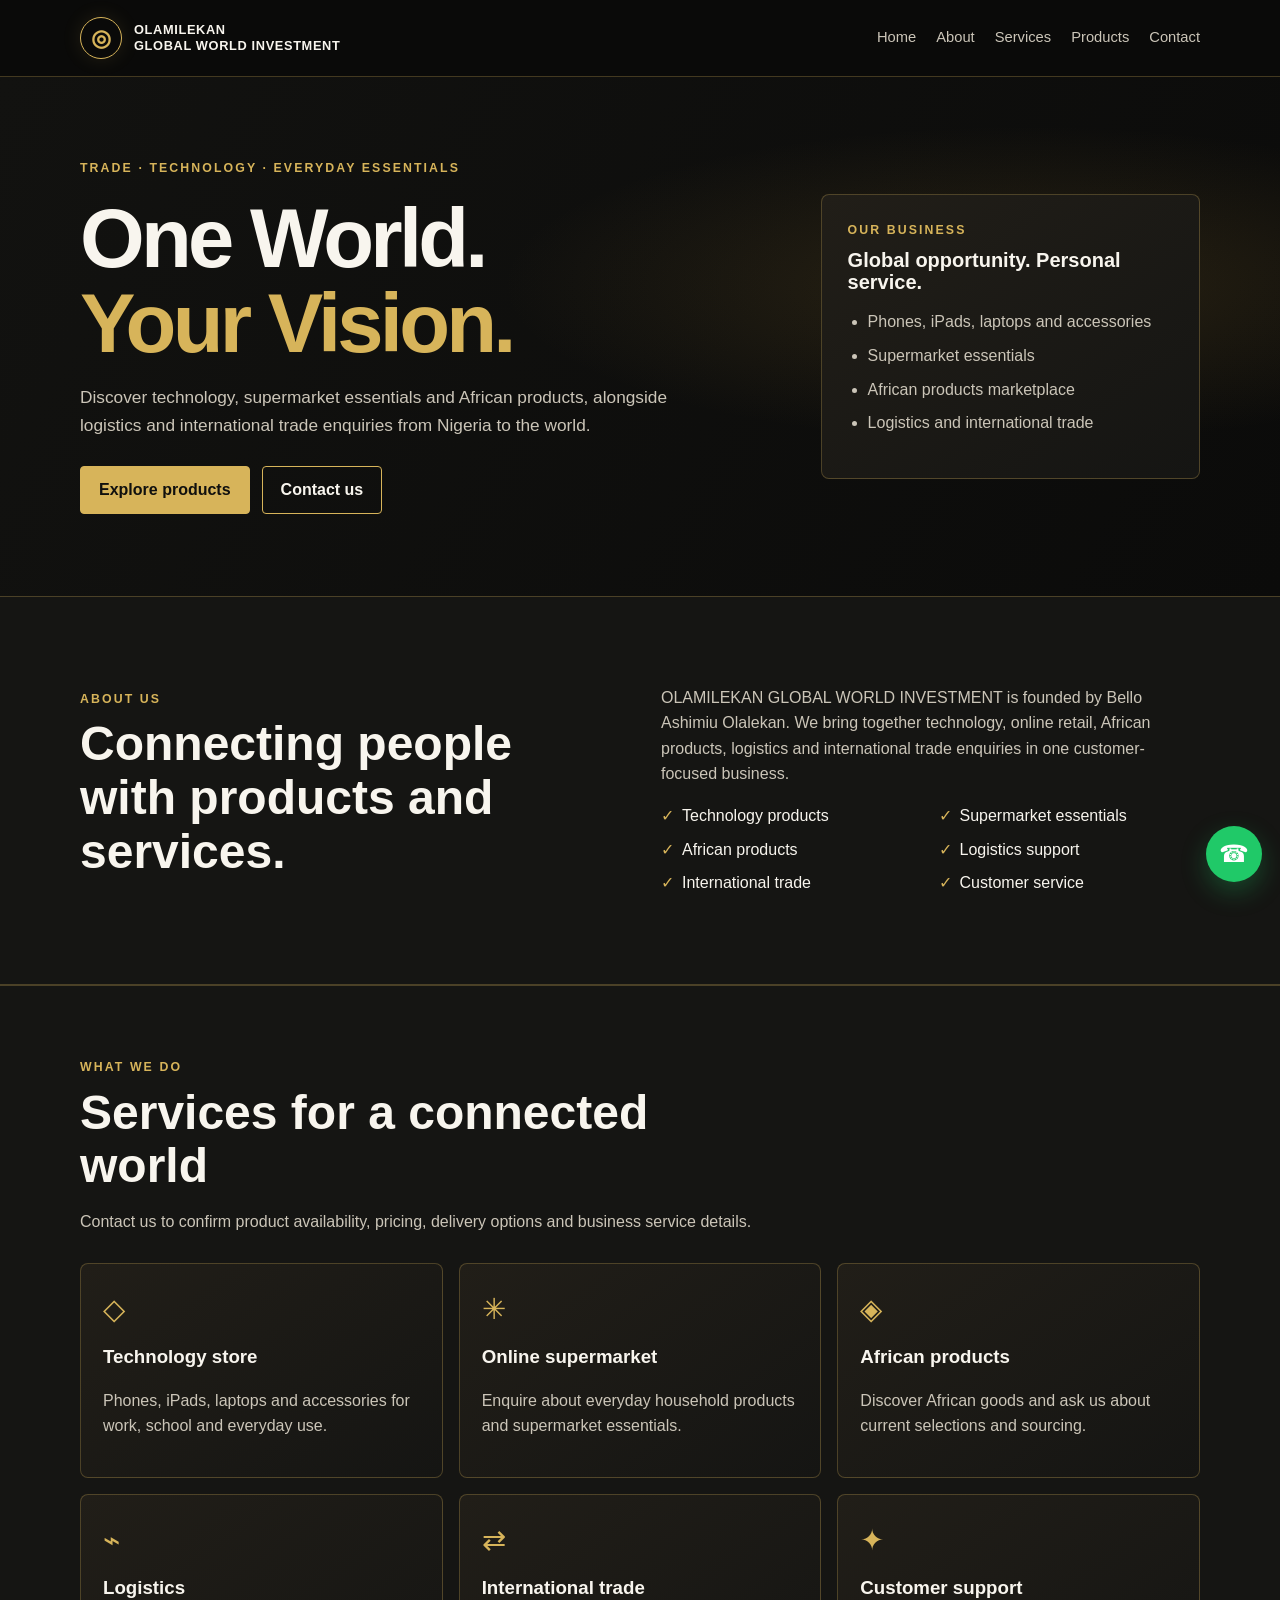
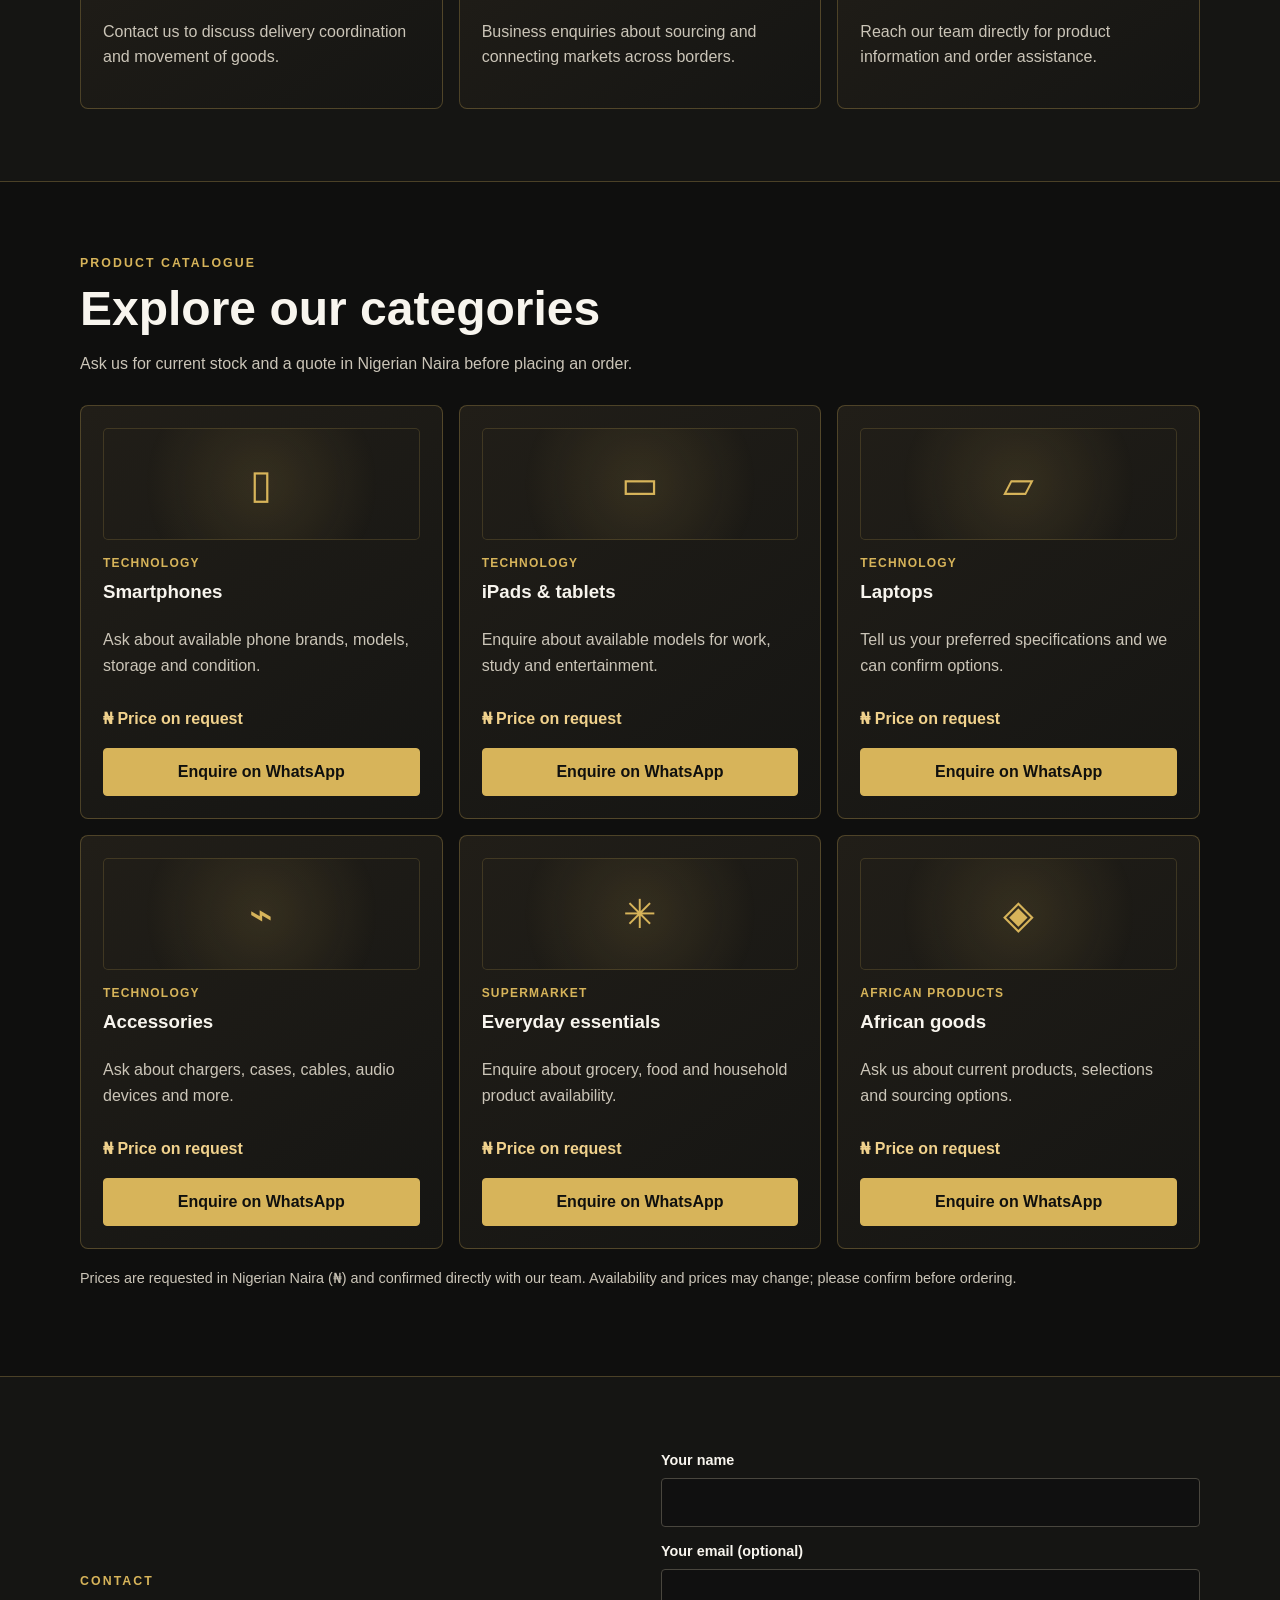
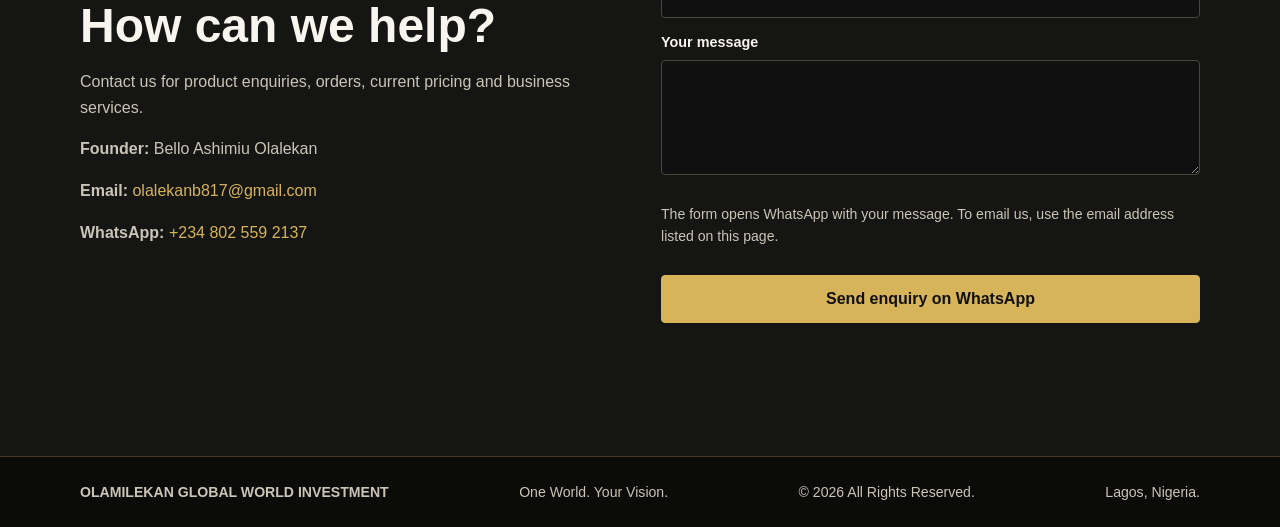
==== commit 3a619193: "Complete index.html with catalogue and WhatsApp enquiry form" ====
--- a/index.html
+++ b/index.html
@@ -1,39 +1,66 @@
 <!doctype html>
-<html lang="en">
+<html lang="en-NG">
 <head>
   <meta charset="utf-8">
   <meta name="viewport" content="width=device-width, initial-scale=1">
-  <meta name="theme-color" content="#101010">
-  <meta name="description" content="Professional technology, supermarket, African products, logistics and trade services from OLAMILEKAN GLOBAL WORLD INVESTMENT.">
+  <meta name="theme-color" content="#0b0b0a">
+  <meta name="description" content="Shop technology, supermarket essentials and African products from OLAMILEKAN GLOBAL WORLD INVESTMENT. Enquire about Nigerian Naira prices, logistics and international trade.">
+  <meta name="robots" content="index, follow">
+  <meta name="author" content="OLAMILEKAN GLOBAL WORLD INVESTMENT">
   <title>OLAMILEKAN GLOBAL WORLD INVESTMENT | One World. Your Vision.</title>
+
+  <meta property="og:type" content="website">
+  <meta property="og:title" content="OLAMILEKAN GLOBAL WORLD INVESTMENT">
+  <meta property="og:description" content="Technology, supermarket essentials, African products, logistics and international trade.">
+  <meta property="og:locale" content="en_NG">
+
+  <script type="application/ld+json">
+  {
+    "@context": "https://schema.org",
+    "@type": "Organization",
+    "name": "OLAMILEKAN GLOBAL WORLD INVESTMENT",
+    "founder": {
+      "@type": "Person",
+      "name": "Bello Ashimiu Olalekan"
+    },
+    "email": "olalekanb817@gmail.com",
+    "telephone": "+2348025592137",
+    "description": "Technology products, supermarket essentials, African products, logistics and international trade enquiries."
+  }
+  </script>
+
   <style>
     :root {
       color-scheme: dark;
-      --bg: #0b0b0a;
-      --bg-soft: #141412;
-      --panel: #171613;
-      --panel-alt: #1d1b17;
-      --line: rgba(215, 180, 90, .28);
-      --ink: #f8f5ee;
+      --background: #0b0b0a;
+      --surface: #151513;
+      --panel: #1d1b17;
+      --gold: #d7b45a;
+      --gold-light: #f1d28d;
+      --text: #f8f5ee;
       --muted: #cbc5b8;
-      --gold: #d7b45a;
-      --gold-strong: #f1d28d;
-      --shadow: rgba(0, 0, 0, .28);
-      font-family: Inter, "Segoe UI", sans-serif;
+      --border: rgba(215, 180, 90, .28);
+      font-family: Inter, "Segoe UI", Arial, sans-serif;
     }
 
     * { box-sizing: border-box; }
-    html { scroll-behavior: smooth; scroll-padding-top: 24px; }
+
+    html {
+      scroll-behavior: smooth;
+      scroll-padding-top: 100px;
+    }
+
     body {
       margin: 0;
-      background: var(--bg);
-      color: var(--ink);
+      background: var(--background);
+      color: var(--text);
       line-height: 1.6;
-      font-family: Inter, "Segoe UI", sans-serif;
     }
 
     a { color: inherit; }
-    img { max-width: 100%; display: block; }
+
+    button, input, textarea { font: inherit; }
+
     .wrap {
       width: min(1120px, calc(100% - 40px));
       margin-inline: auto;
@@ -42,10 +69,10 @@
     .topbar {
       position: sticky;
       top: 0;
-      z-index: 20;
+      z-index: 10;
       background: rgba(11, 11, 10, .96);
+      border-bottom: 1px solid var(--border);
       backdrop-filter: blur(10px);
-      border-bottom: 1px solid var(--line);
     }
 
     .nav {
@@ -66,181 +93,153 @@
     }
 
     .brand-mark {
-      position: relative;
       width: 42px;
       height: 42px;
       display: grid;
       place-items: center;
+      flex: 0 0 42px;
       border: 1px solid var(--gold);
       border-radius: 50%;
-      background: radial-gradient(circle at center, rgba(215,180,90,.25), rgba(215,180,90,.03) 55%, transparent 70%);
-      box-shadow: inset 0 0 18px rgba(215,180,90,.14), 0 0 24px rgba(215,180,90,.12);
       color: var(--gold);
-      overflow: hidden;
-    }
-
-    .brand-mark::before,
-    .brand-mark::after {
-      content: "";
-      position: absolute;
-      inset: 7px;
-      border: 1px solid rgba(215,180,90,.7);
-      border-radius: 50%;
-    }
-
-    .brand-mark::after {
-      inset: 15px;
-      border-color: rgba(215,180,90,.45);
+      font-size: 23px;
+      box-shadow: 0 0 20px rgba(215, 180, 90, .12);
     }
 
     .brand-name {
-      font-size: .82rem;
+      max-width: 250px;
+      font-size: .8rem;
       line-height: 1.25;
-      max-width: 250px;
     }
 
     .links {
       display: flex;
       flex-wrap: wrap;
-      gap: 22px;
-      align-items: center;
+      gap: 10px 20px;
     }
 
     .links a {
       color: var(--muted);
       font-size: .92rem;
       text-decoration: none;
-      transition: color .2s ease;
     }
 
     .links a:hover,
     .links a:focus-visible,
-    .contact-details a:hover,
-    .site-link:hover {
-      color: var(--gold);
-    }
-
-    a:focus-visible, button:focus-visible, input:focus-visible, textarea:focus-visible {
+    .contact a:hover { color: var(--gold-light); }
+
+    a:focus-visible,
+    button:focus-visible,
+    input:focus-visible,
+    textarea:focus-visible {
       outline: 2px solid var(--gold);
       outline-offset: 4px;
     }
 
     .hero {
-      min-height: 620px;
-      display: grid;
-      align-items: center;
-      padding: 88px 0 72px;
+      padding: 82px 0;
       background:
-        radial-gradient(ellipse at 80% 40%, rgba(156, 121, 48, .18), transparent 34%),
-        linear-gradient(120deg, rgba(17,17,17,.98), rgba(11,11,10,.96));
+        radial-gradient(ellipse at 80% 40%, rgba(156, 121, 48, .2), transparent 36%),
+        linear-gradient(120deg, #121210, var(--background));
     }
 
     .hero-grid {
       display: grid;
-      grid-template-columns: 1.35fr .65fr;
+      grid-template-columns: 1.3fr .7fr;
       gap: 36px;
       align-items: center;
     }
 
-    .hero-copy { max-width: 760px; }
-
     .eyebrow {
       color: var(--gold);
+      font-size: .77rem;
+      font-weight: 750;
+      letter-spacing: .17em;
       text-transform: uppercase;
-      letter-spacing: .18em;
-      font-size: .77rem;
-      font-weight: 700;
     }
 
     h1 {
       margin: 18px 0;
-      font-size: clamp(2.7rem, 7vw, 5.4rem);
+      font-size: clamp(2.7rem, 7vw, 5.2rem);
       line-height: 1.02;
       letter-spacing: -.045em;
     }
 
     h1 span { color: var(--gold); }
-    .hero p { color: var(--muted); font-size: 1.12rem; max-width: 620px; }
+
+    .hero-copy > p,
+    .section-heading > p,
+    .about p,
+    .card p,
+    .contact p {
+      color: var(--muted);
+    }
+
+    .hero-copy > p {
+      max-width: 640px;
+      font-size: 1.08rem;
+    }
+
+    .hero-panel,
+    .card {
+      border: 1px solid var(--border);
+      border-radius: 8px;
+      background: linear-gradient(145deg, #211e18, var(--surface));
+    }
+
+    .hero-panel { padding: 26px; }
+
+    .hero-panel h2 { font-size: 1.25rem; }
+
+    .hero-panel li + li { margin-top: 8px; }
+
+    .hero-panel ul {
+      padding-left: 20px;
+      color: var(--muted);
+    }
 
     .actions {
       display: flex;
       flex-wrap: wrap;
-      gap: 14px;
-      margin-top: 30px;
+      gap: 12px;
+      margin-top: 26px;
     }
 
     .button {
+      min-height: 48px;
       display: inline-flex;
-      min-height: 48px;
       align-items: center;
       justify-content: center;
-      padding: 0 20px;
+      padding: 0 18px;
       border: 1px solid var(--gold);
       border-radius: 4px;
       background: var(--gold);
-      color: #0d0d0d;
-      font-weight: 700;
+      color: #10100e;
+      font-weight: 750;
       text-decoration: none;
-      transition: transform .2s ease, background .2s ease, box-shadow .2s ease;
-      box-shadow: 0 12px 25px rgba(215,180,90,.18);
-    }
-
-    .button:hover {
-      background: var(--gold-strong);
-      transform: translateY(-1px);
-    }
+      cursor: pointer;
+    }
+
+    .button:hover { background: var(--gold-light); }
 
     .button.secondary {
       background: transparent;
-      color: var(--ink);
-      box-shadow: none;
-    }
-
-    .button.secondary:hover {
-      background: rgba(215, 180, 90, .08);
-    }
-
-    .hero-panel {
-      background: linear-gradient(145deg, rgba(27, 25, 21, .95), rgba(18, 18, 17, .95));
-      border: 1px solid var(--line);
-      border-radius: 18px;
-      padding: 26px 22px;
-      box-shadow: 0 24px 50px rgba(0,0,0,.26);
-    }
-
-    .stat-grid {
-      display: grid;
-      grid-template-columns: repeat(2, minmax(0, 1fr));
-      gap: 16px;
-      margin-top: 14px;
-    }
-
-    .stat {
-      padding: 18px 16px;
-      border: 1px solid var(--line);
-      border-radius: 12px;
-      background: rgba(255,255,255,.02);
-    }
-
-    .stat strong {
-      display: block;
-      font-size: 1.7rem;
-      line-height: 1.1;
-      color: var(--gold);
-    }
-
-    .stat span {
-      color: var(--muted);
-      font-size: .82rem;
-    }
-
-    section {
-      padding: 82px 0;
-    }
-
-    .section-heading {
-      max-width: 680px;
-      margin-bottom: 34px;
+      color: var(--text);
+    }
+
+    section { padding: 72px 0; }
+
+    .about,
+    .services {
+      border-block: 1px solid var(--border);
+      background: var(--surface);
+    }
+
+    .about-grid,
+    .contact-grid {
+      display: grid;
+      grid-template-columns: 1fr 1fr;
+      gap: 42px;
+      align-items: center;
     }
 
     h2 {
@@ -249,103 +248,98 @@
       line-height: 1.12;
     }
 
-    .section-heading p,
-    .about p,
-    .contact-details p,
-    .card p,
-    .product-note {
-      color: var(--muted);
-    }
-
-    .about {
-      border-top: 1px solid var(--line);
-      border-bottom: 1px solid var(--line);
-      background: var(--bg-soft);
-    }
-
-    .about-grid {
-      display: grid;
-      grid-template-columns: 1fr 1fr;
-      gap: 48px;
-      align-items: center;
+    .section-heading {
+      max-width: 700px;
+      margin-bottom: 28px;
     }
 
     .about-list {
       display: grid;
-      grid-template-columns: repeat(2, minmax(0,1fr));
-      gap: 12px 20px;
-      margin-top: 18px;
+      grid-template-columns: repeat(2, minmax(0, 1fr));
+      gap: 8px 16px;
       padding: 0;
       list-style: none;
-      color: var(--ink);
     }
 
     .about-list li::before {
       content: "✓";
+      margin-right: 8px;
       color: var(--gold);
-      margin-right: 10px;
     }
 
     .grid {
       display: grid;
       grid-template-columns: repeat(3, minmax(0, 1fr));
-      gap: 18px;
-    }
-
-    .card {
-      min-width: 0;
-      padding: 25px;
-      border: 1px solid var(--line);
-      background: linear-gradient(145deg, var(--panel-alt), var(--panel));
-      border-radius: 6px;
-      box-shadow: 0 10px 25px rgba(0,0,0,.12);
-    }
-
-    .card .icon {
+      gap: 16px;
+    }
+
+    .card { min-width: 0; padding: 22px; }
+
+    .card-icon {
       color: var(--gold);
       font-size: 1.8rem;
-      line-height: 1;
-    }
-
-    .card h3 {
-      margin: 12px 0 8px;
-      font-size: 1.15rem;
-    }
-
-    .card p {
-      margin: 0;
-      font-size: .95rem;
-    }
-
-    .services {
-      border-top: 1px solid var(--line);
-      background: #151513;
-    }
-
-    .products { background: #0f0f0f; }
+    }
+
+    .card h3 { margin: 10px 0 6px; }
+
+    .catalogue { background: #0f0f0e; }
+
+    .product-card {
+      display: flex;
+      flex-direction: column;
+    }
+
+    .product-art {
+      min-height: 112px;
+      display: grid;
+      place-items: center;
+      border: 1px solid rgba(215, 180, 90, .18);
+      border-radius: 5px;
+      background: radial-gradient(circle, rgba(215,180,90,.13), transparent 70%);
+      color: var(--gold);
+      font-size: 2.5rem;
+    }
+
+    .product-category {
+      margin-top: 14px;
+      color: var(--gold);
+      font-size: .75rem;
+      font-weight: 700;
+      letter-spacing: .1em;
+      text-transform: uppercase;
+    }
+
+    .product-card h3 { margin: 4px 0; }
+
+    .price {
+      margin: 12px 0 16px;
+      color: var(--gold-light);
+      font-weight: 750;
+    }
+
+    .product-card .button {
+      width: 100%;
+      margin-top: auto;
+    }
+
+    .catalogue-note {
+      margin-top: 18px;
+      color: var(--muted);
+      font-size: .9rem;
+    }
 
     .contact {
-      border-top: 1px solid var(--line);
-      background: radial-gradient(ellipse at 20% 20%, rgba(156, 121, 48, .11), transparent 40%), #141413;
-    }
-
-    .contact-grid {
-      display: grid;
-      grid-template-columns: .9fr 1.1fr;
-      gap: 48px;
-    }
-
-    .contact-details a,
-    .site-link {
+      border-top: 1px solid var(--border);
+      background: var(--surface);
+    }
+
+    .contact a {
       color: var(--gold);
       text-decoration: none;
       overflow-wrap: anywhere;
     }
 
-    form {
-      display: grid;
-      gap: 14px;
-    }
+    form { display: grid; gap: 13px; }
 
     label {
       display: grid;
@@ -356,36 +350,30 @@
 
     input, textarea {
       width: 100%;
-      padding: 12px 13px;
+      padding: 12px;
       border: 1px solid #49463e;
       border-radius: 4px;
       background: #101010;
-      color: var(--ink);
-      font: inherit;
+      color: var(--text);
     }
 
     textarea {
-      min-height: 120px;
+      min-height: 115px;
       resize: vertical;
     }
 
-    .form-note,
-    #form-status {
+    .form-note, #form-status {
       color: var(--muted);
       font-size: .88rem;
     }
 
-    #form-status {
-      min-height: 1.4em;
-      margin: 0;
-    }
+    #form-status { min-height: 1.4em; }
 
     footer {
-      padding: 25px 0 30px;
-      border-top: 1px solid var(--line);
+      padding: 24px 0;
+      border-top: 1px solid var(--border);
       color: var(--muted);
       font-size: .88rem;
-      background: #0d0d0c;
     }
 
     .footer-inner {
@@ -393,63 +381,61 @@
       flex-wrap: wrap;
       justify-content: space-between;
       gap: 12px;
-      align-items: center;
-    }
-
-    .floating-whatsapp {
+    }
+
+    .whatsapp-float {
       position: fixed;
-      right: 22px;
-      bottom: 22px;
-      width: 58px;
-      height: 58px;
+      right: 18px;
+      bottom: 18px;
+      z-index: 5;
+      width: 56px;
+      height: 56px;
       display: grid;
       place-items: center;
       border-radius: 50%;
-      background: linear-gradient(135deg, #25d366, #1ebc5d);
+      background: #20c968;
       color: white;
+      font-size: 1.5rem;
       text-decoration: none;
-      font-size: 1.5rem;
-      box-shadow: 0 12px 30px rgba(37, 211, 102, .3);
-      z-index: 30;
+      box-shadow: 0 10px 26px rgba(32, 201, 104, .28);
     }
 
     @media (max-width: 760px) {
       .nav {
         align-items: flex-start;
         flex-direction: column;
-        padding: 16px 0;
+        padding: 14px 0;
       }
 
-      .links { gap: 10px 16px; }
-      .hero { min-height: auto; padding: 72px 0 60px; }
       .hero-grid,
       .about-grid,
-      .contact-grid { grid-template-columns: 1fr; gap: 24px; }
+      .contact-grid {
+        grid-template-columns: 1fr;
+        gap: 24px;
+      }
+
       .grid { grid-template-columns: repeat(2, minmax(0, 1fr)); }
-      section { padding: 62px 0; }
+      section { padding: 58px 0; }
     }
 
     @media (max-width: 480px) {
       .wrap { width: min(100% - 32px, 1120px); }
-      .grid { grid-template-columns: 1fr; }
-      .card { padding: 21px; }
-      .stat-grid { grid-template-columns: 1fr; }
-      .actions { align-items: stretch; flex-direction: column; }
+      .grid, .about-list { grid-template-columns: 1fr; }
+      .actions { flex-direction: column; }
       .actions .button { width: 100%; }
       .footer-inner { flex-direction: column; }
     }
 
     @media (prefers-reduced-motion: reduce) {
       html { scroll-behavior: auto; }
-      .button { transition: none; }
     }
   </style>
 </head>
 <body>
   <header class="topbar">
     <div class="wrap nav">
-      <a class="brand" href="#home" aria-label="OLAMILEKAN GLOBAL WORLD INVESTMENT home">
-        <span class="brand-mark" aria-hidden="true"></span>
+      <a class="brand" href="#home" aria-label="OLAMILEKAN GLOBAL WORLD home">
+        <span class="brand-mark" aria-hidden="true">◎</span>
         <span class="brand-name">OLAMILEKAN<br>GLOBAL WORLD INVESTMENT</span>
       </a>
       <nav class="links" aria-label="Main navigation">
@@ -468,33 +454,21 @@
         <div class="hero-copy">
           <div class="eyebrow">Trade · Technology · Everyday essentials</div>
           <h1>One World.<br><span>Your Vision.</span></h1>
-          <p>We connect businesses and households with premium technology, everyday supermarket essentials, African products, logistics, and international trade support from Nigeria to the world.</p>
+          <p>Discover technology, supermarket essentials and African products, alongside logistics and international trade enquiries from Nigeria to the world.</p>
           <div class="actions">
-            <a class="button" href="#services">Explore our services</a>
-            <a class="button secondary" href="#contact">Get in touch</a>
+            <a class="button" href="#products">Explore products</a>
+            <a class="button secondary" href="#contact">Contact us</a>
           </div>
         </div>
-
-        <aside class="hero-panel" aria-label="Business summary">
-          <div class="eyebrow">Why customers choose us</div>
-          <div class="stat-grid">
-            <div class="stat">
-              <strong>Tech</strong>
-              <span>Phones, iPads & laptops</span>
-            </div>
-            <div class="stat">
-              <strong>Trade</strong>
-              <span>Global business support</span>
-            </div>
-            <div class="stat">
-              <strong>Market</strong>
-              <span>African products & essentials</span>
-            </div>
-            <div class="stat">
-              <strong>24/7</strong>
-              <span>WhatsApp response support</span>
-            </div>
-          </div>
+        <aside class="hero-panel" aria-label="Business areas">
+          <div class="eyebrow">Our business</div>
+          <h2>Global opportunity. Personal service.</h2>
+          <ul>
+            <li>Phones, iPads, laptops and accessories</li>
+            <li>Supermarket essentials</li>
+            <li>African products marketplace</li>
+            <li>Logistics and international trade</li>
+          </ul>
         </aside>
       </div>
     </section>
@@ -506,161 +480,169 @@
           <h2>Connecting people with products and services.</h2>
         </div>
         <div>
-          <p>OLAMILEKAN GLOBAL WORLD INVESTMENT brings together a modern business ecosystem built around technology, online retail, African goods, logistics, and international trade. We help customers access trusted products and reliable support with a professional, customer-first experience.</p>
-          <ul class="about-list" aria-label="Core business focus areas">
+          <p>OLAMILEKAN GLOBAL WORLD INVESTMENT is founded by Bello Ashimiu Olalekan. We bring together technology, online retail, African products, logistics and international trade enquiries in one customer-focused business.</p>
+          <ul class="about-list">
             <li>Technology products</li>
             <li>Supermarket essentials</li>
-            <li>African marketplace</li>
+            <li>African products</li>
             <li>Logistics support</li>
             <li>International trade</li>
-            <li>Responsive customer care</li>
+            <li>Customer service</li>
           </ul>
         </div>
       </div>
     </section>
 
-    <section class="services" id="services" aria-labelledby="services-title">
+    <section class="services" id="services">
       <div class="wrap">
         <div class="section-heading">
           <div class="eyebrow">What we do</div>
-          <h2 id="services-title">Services for a connected world</h2>
-          <p>Explore our offering and contact us for current availability, pricing, and delivery support.</p>
+          <h2>Services for a connected world</h2>
+          <p>Contact us to confirm product availability, pricing, delivery options and business service details.</p>
         </div>
         <div class="grid">
-          <article class="card">
-            <div class="icon" aria-hidden="true">◇</div>
-            <h3>Technology</h3>
-            <p>Phones, tablets, laptops, and accessories for businesses and everyday use.</p>
-          </article>
-          <article class="card">
-            <div class="icon" aria-hidden="true">✳</div>
-            <h3>Online Supermarket</h3>
-            <p>Everyday essentials and household products delivered with convenience in mind.</p>
-          </article>
-          <article class="card">
-            <div class="icon" aria-hidden="true">◈</div>
-            <h3>African Products</h3>
-            <p>Curated goods that celebrate African identity, culture, and craftsmanship.</p>
-          </article>
-          <article class="card">
-            <div class="icon" aria-hidden="true">⌁</div>
-            <h3>Logistics</h3>
-            <p>Support for deliveries, coordination, and dependable movement of goods.</p>
-          </article>
-          <article class="card">
-            <div class="icon" aria-hidden="true">⇄</div>
-            <h3>International Trade</h3>
-            <p>Business support for sourcing, selling, and connecting markets across borders.</p>
-          </article>
-          <article class="card">
-            <div class="icon" aria-hidden="true">✦</div>
-            <h3>Customer Support</h3>
-            <p>Friendly guidance from enquiry to order, with quick WhatsApp communication.</p>
-          </article>
+          <article class="card"><div class="card-icon" aria-hidden="true">◇</div><h3>Technology store</h3><p>Phones, iPads, laptops and accessories for work, school and everyday use.</p></article>
+          <article class="card"><div class="card-icon" aria-hidden="true">✳</div><h3>Online supermarket</h3><p>Enquire about everyday household products and supermarket essentials.</p></article>
+          <article class="card"><div class="card-icon" aria-hidden="true">◈</div><h3>African products</h3><p>Discover African goods and ask us about current selections and sourcing.</p></article>
+          <article class="card"><div class="card-icon" aria-hidden="true">⌁</div><h3>Logistics</h3><p>Contact us to discuss delivery coordination and movement of goods.</p></article>
+          <article class="card"><div class="card-icon" aria-hidden="true">⇄</div><h3>International trade</h3><p>Business enquiries about sourcing and connecting markets across borders.</p></article>
+          <article class="card"><div class="card-icon" aria-hidden="true">✦</div><h3>Customer support</h3><p>Reach our team directly for product information and order assistance.</p></article>
         </div>
       </div>
     </section>
 
-    <section id="products" class="products" aria-labelledby="products-title">
+    <section class="catalogue" id="products">
       <div class="wrap">
         <div class="section-heading">
-          <div class="eyebrow">Products</div>
-          <h2 id="products-title">Featured product categories</h2>
-          <p class="product-note">Availability changes regularly. Reach out to confirm the latest stock and best-fit recommendations.</p>
+          <div class="eyebrow">Product catalogue</div>
+          <h2>Explore our categories</h2>
+          <p>Ask us for current stock and a quote in Nigerian Naira before placing an order.</p>
         </div>
         <div class="grid">
-          <article class="card">
-            <div class="icon" aria-hidden="true">◇</div>
-            <h3>Technology Products</h3>
-            <p>Mobile devices, tablets, laptops, and productivity accessories.</p>
+          <article class="card product-card">
+            <div class="product-art" aria-hidden="true">▯</div>
+            <span class="product-category">Technology</span>
+            <h3>Smartphones</h3>
+            <p>Ask about available phone brands, models, storage and condition.</p>
+            <div class="price">₦ Price on request</div>
+            <a class="button" href="https://wa.me/2348025592137?text=Hello%2C%20please%20send%20me%20current%20smartphone%20prices%20and%20availability." target="_blank" rel="noopener noreferrer">Enquire on WhatsApp</a>
           </article>
-          <article class="card">
-            <div class="icon" aria-hidden="true">✳</div>
-            <h3>Household Essentials</h3>
-            <p>Everyday supermarket items and convenience-focused essentials.</p>
+          <article class="card product-card">
+            <div class="product-art" aria-hidden="true">▭</div>
+            <span class="product-category">Technology</span>
+            <h3>iPads &amp; tablets</h3>
+            <p>Enquire about available models for work, study and entertainment.</p>
+            <div class="price">₦ Price on request</div>
+            <a class="button" href="https://wa.me/2348025592137?text=Hello%2C%20please%20send%20me%20current%20iPad%20and%20tablet%20prices%20and%20availability." target="_blank" rel="noopener noreferrer">Enquire on WhatsApp</a>
           </article>
-          <article class="card">
-            <div class="icon" aria-hidden="true">◈</div>
-            <h3>African Goods</h3>
-            <p>Products that preserve culture, quality, and local value.</p>
+          <article class="card product-card">
+            <div class="product-art" aria-hidden="true">▱</div>
+            <span class="product-category">Technology</span>
+            <h3>Laptops</h3>
+            <p>Tell us your preferred specifications and we can confirm options.</p>
+            <div class="price">₦ Price on request</div>
+            <a class="button" href="https://wa.me/2348025592137?text=Hello%2C%20please%20send%20me%20current%20laptop%20prices%20and%20availability." target="_blank" rel="noopener noreferrer">Enquire on WhatsApp</a>
           </article>
-          <article class="card">
-            <div class="icon" aria-hidden="true">⌁</div>
-            <h3>Business Supplies</h3>
-            <p>Practical sourcing options for entrepreneurs and growing teams.</p>
+          <article class="card product-card">
+            <div class="product-art" aria-hidden="true">⌁</div>
+            <span class="product-category">Technology</span>
+            <h3>Accessories</h3>
+            <p>Ask about chargers, cases, cables, audio devices and more.</p>
+            <div class="price">₦ Price on request</div>
+            <a class="button" href="https://wa.me/2348025592137?text=Hello%2C%20please%20send%20me%20current%20accessory%20prices%20and%20availability." target="_blank" rel="noopener noreferrer">Enquire on WhatsApp</a>
           </article>
-          <article class="card">
-            <div class="icon" aria-hidden="true">⇄</div>
-            <h3>Trade Solutions</h3>
-            <p>Cross-border support designed around reliable exchange and service.</p>
+          <article class="card product-card">
+            <div class="product-art" aria-hidden="true">✳</div>
+            <span class="product-category">Supermarket</span>
+            <h3>Everyday essentials</h3>
+            <p>Enquire about grocery, food and household product availability.</p>
+            <div class="price">₦ Price on request</div>
+            <a class="button" href="https://wa.me/2348025592137?text=Hello%2C%20please%20send%20me%20current%20supermarket%20product%20prices%20and%20availability." target="_blank" rel="noopener noreferrer">Enquire on WhatsApp</a>
           </article>
-          <article class="card">
-            <div class="icon" aria-hidden="true">✦</div>
-            <h3>Custom Orders</h3>
-            <p>Tell us what you need and we will help identify the best option.</p>
+          <article class="card product-card">
+            <div class="product-art" aria-hidden="true">◈</div>
+            <span class="product-category">African products</span>
+            <h3>African goods</h3>
+            <p>Ask us about current products, selections and sourcing options.</p>
+            <div class="price">₦ Price on request</div>
+            <a class="button" href="https://wa.me/2348025592137?text=Hello%2C%20please%20send%20me%20current%20African%20product%20prices%20and%20availability." target="_blank" rel="noopener noreferrer">Enquire on WhatsApp</a>
           </article>
         </div>
-        <div class="actions">
-          <a class="button" href="#contact">Ask about products</a>
-        </div>
+        <p class="catalogue-note">Prices are requested in Nigerian Naira (₦) and confirmed directly with our team. Availability and prices may change; please confirm before ordering.</p>
       </div>
     </section>
 
-    <section class="contact" id="contact" aria-labelledby="contact-title">
+    <section class="contact" id="contact">
       <div class="wrap contact-grid">
-        <div class="contact-details">
+        <div>
           <div class="eyebrow">Contact</div>
-          <h2 id="contact-title">How can we help?</h2>
-          <p>Send an enquiry via WhatsApp or email us directly for product, trade, and service information.</p>
+          <h2>How can we help?</h2>
+          <p>Contact us for product enquiries, orders, current pricing and business services.</p>
+          <p><strong>Founder:</strong> Bello Ashimiu Olalekan</p>
           <p><strong>Email:</strong> <a href="mailto:olalekanb817@gmail.com">olalekanb817@gmail.com</a></p>
           <p><strong>WhatsApp:</strong> <a href="https://wa.me/2348025592137" target="_blank" rel="noopener noreferrer">+234 802 559 2137</a></p>
         </div>
 
-        <div>
-          <form id="contact-form">
-            <label for="name">Your name<input id="name" name="name" autocomplete="name" required></label>
-            <label for="email">Your email (optional)<input id="email" name="email" type="email" autocomplete="email"></label>
-            <label for="message">Your message<textarea id="message" name="message" required></textarea></label>
-            <p class="form-note">This form opens WhatsApp with your message. It does not send email. To email us, use the link above.</p>
-            <button class="button" type="submit">Continue to WhatsApp</button>
-            <p id="form-status" role="status" aria-live="polite"></p>
-          </form>
-        </div>
+        <form id="contact-form">
+          <label for="name">Your name
+            <input id="name" name="name" autocomplete="name" required>
+          </label>
+          <label for="email">Your email (optional)
+            <input id="email" name="email" type="email" autocomplete="email">
+          </label>
+          <label for="message">Your message
+            <textarea id="message" name="message" required></textarea>
+          </label>
+          <p class="form-note">The form opens WhatsApp with your message. To email us, use the email address listed on this page.</p>
+          <button class="button" type="submit">Send enquiry on WhatsApp</button>
+          <p id="form-status" role="status" aria-live="polite"></p>
+        </form>
       </div>
     </section>
   </main>
 
   <footer>
     <div class="wrap footer-inner">
-      <span>© <span id="year"></span> OLAMILEKAN GLOBAL WORLD INVESTMENT</span>
-      <a class="site-link" href="#home">Back to top ↑</a>
+      <strong>OLAMILEKAN GLOBAL WORLD INVESTMENT</strong>
       <span>One World. Your Vision.</span>
+      <span>© <span id="year"></span> All Rights Reserved.</span>
+      <span>Lagos, Nigeria.</span>
     </div>
   </footer>
 
-  <a class="floating-whatsapp" href="https://wa.me/2348025592137?text=Hello%20OLAMILEKAN%20GLOBAL%20WORLD%2C%20I%20want%20to%20make%20an%20enquiry." target="_blank" rel="noopener noreferrer" aria-label="Chat on WhatsApp">✆</a>
+  <a class="whatsapp-float" href="https://wa.me/2348025592137" target="_blank" rel="noopener noreferrer" aria-label="Contact us on WhatsApp">☎</a>
 
   <script>
-    const form = document.getElementById('contact-form');
-    const status = document.getElementById('form-status');
-    document.getElementById('year').textContent = new Date().getFullYear();
-
-    form.addEventListener('submit', (event) => {
-      event.preventDefault();
-      if (!form.reportValidity()) return;
-
-      const data = new FormData(form);
-      const email = data.get('email') ? `\nEmail: ${data.get('email')}` : '';
-      const text = `Hello, my name is ${data.get('name')}.${email}\n\n${data.get('message')}`;
-      const whatsappUrl = `https://wa.me/2348025592137?text=${encodeURIComponent(text)}`;
-
-      status.textContent = 'Opening WhatsApp with your message. Review it there and tap Send.';
-
-      const popup = window.open(whatsappUrl, '_blank', 'noopener,noreferrer');
-      if (!popup) {
-        window.location.assign(whatsappUrl);
+    document.getElementById("year").textContent =
+      new Date().getFullYear();
+
+    document.getElementById("contact-form").addEventListener(
+      "submit",
+      function(event) {
+        event.preventDefault();
+
+        const name = document.getElementById("name").value.trim();
+        const email = document.getElementById("email").value.trim();
+        const message = document.getElementById("message").value.trim();
+
+        if (!name || !message) return;
+
+        const text =
+          "Hello OLAMILEKAN GLOBAL WORLD INVESTMENT.\n\n" +
+          "Name: " + name + "\n" +
+          "Email: " + (email || "Not provided") + "\n" +
+          "Message: " + message;
+
+        const url =
+          "https://wa.me/2348025592137?text=" +
+          encodeURIComponent(text);
+
+        document.getElementById("form-status").textContent =
+          "Opening WhatsApp to send your enquiry.";
+
+        window.location.href = url;
       }
-    });
+    );
   </script>
 </body>
 </html>
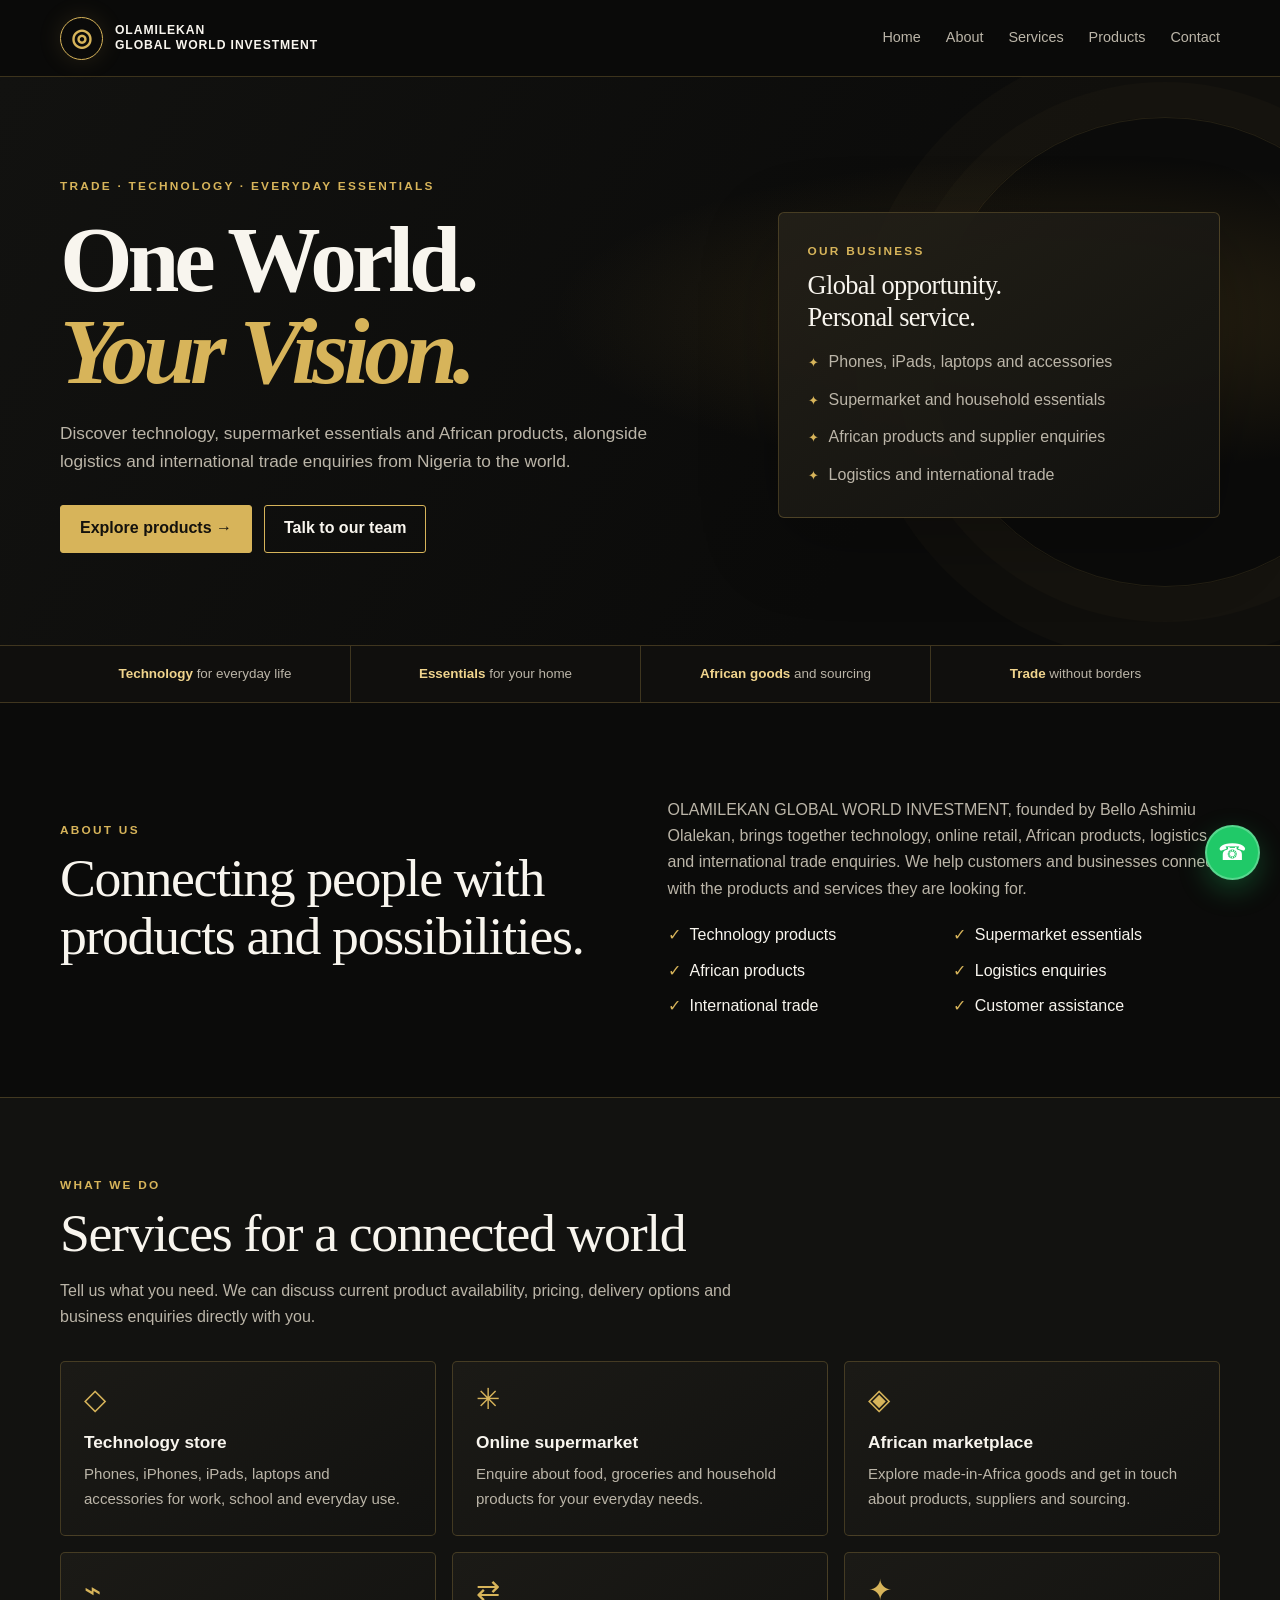
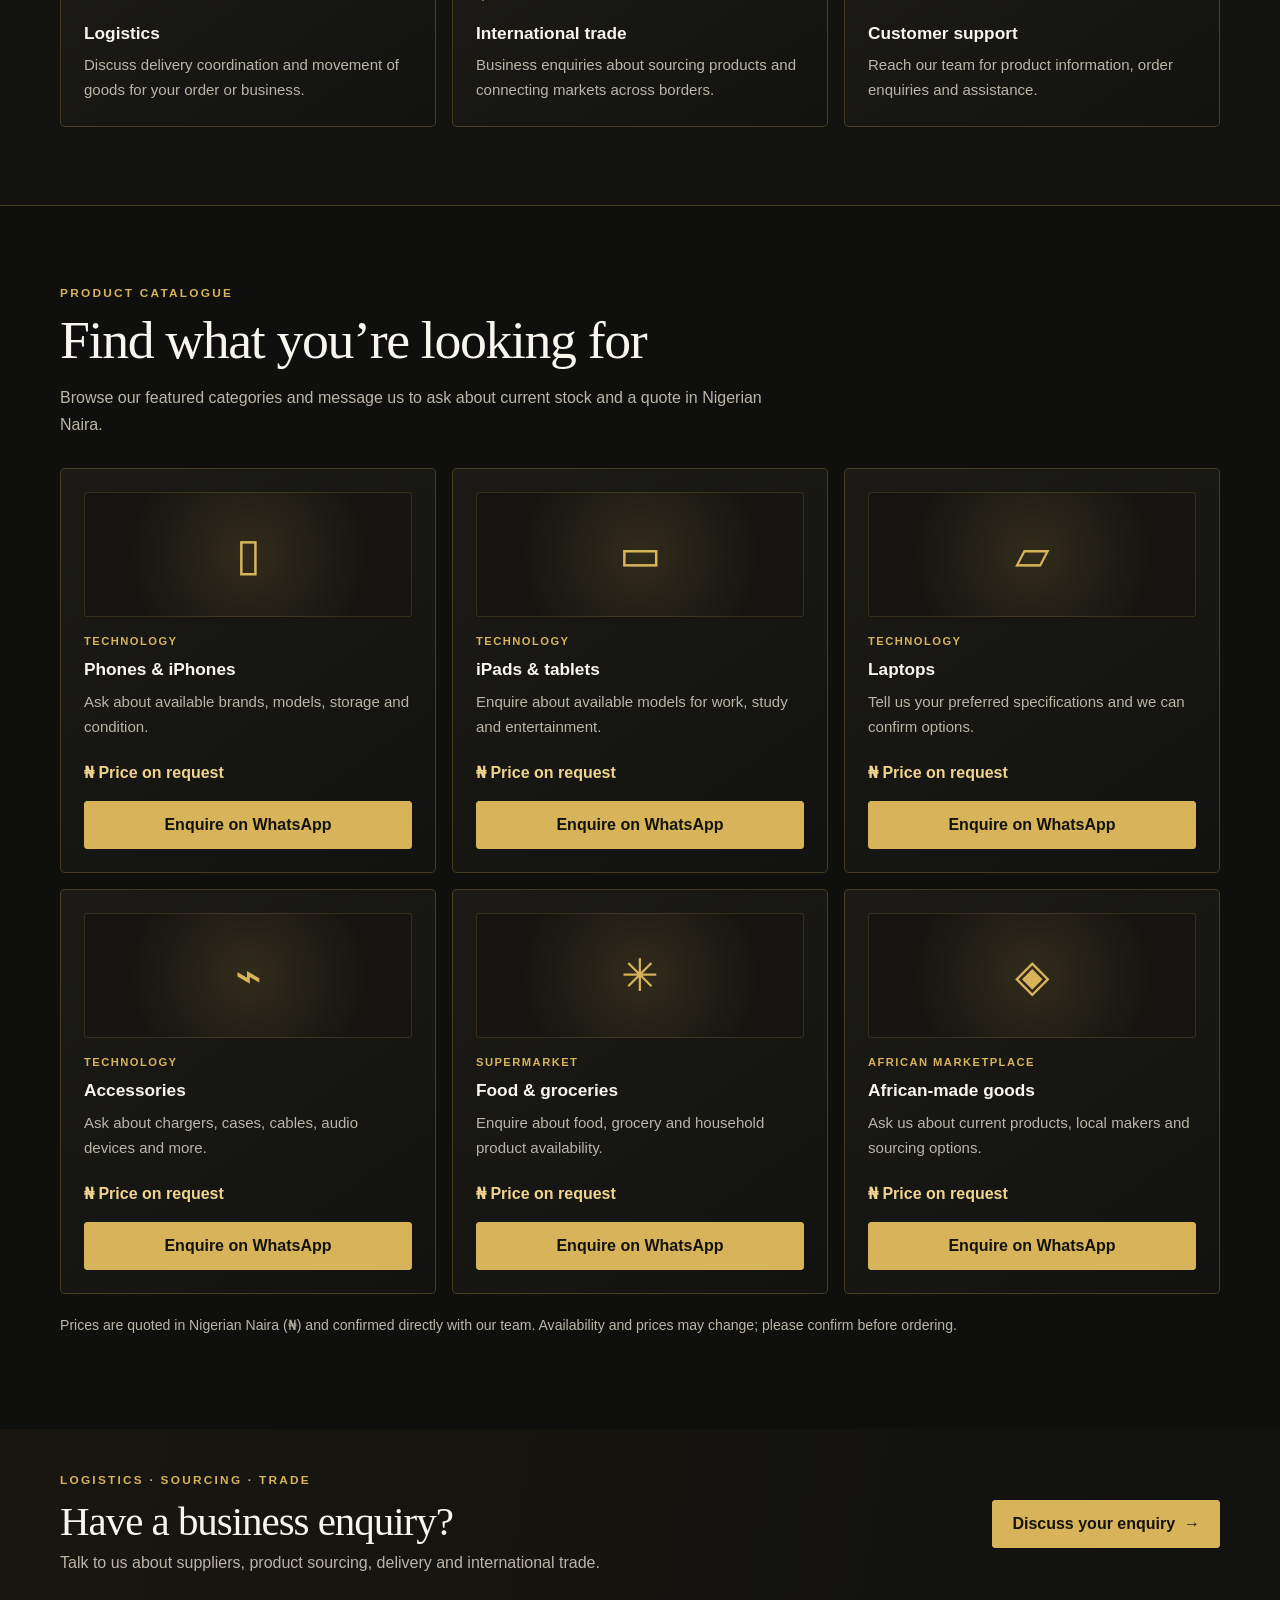
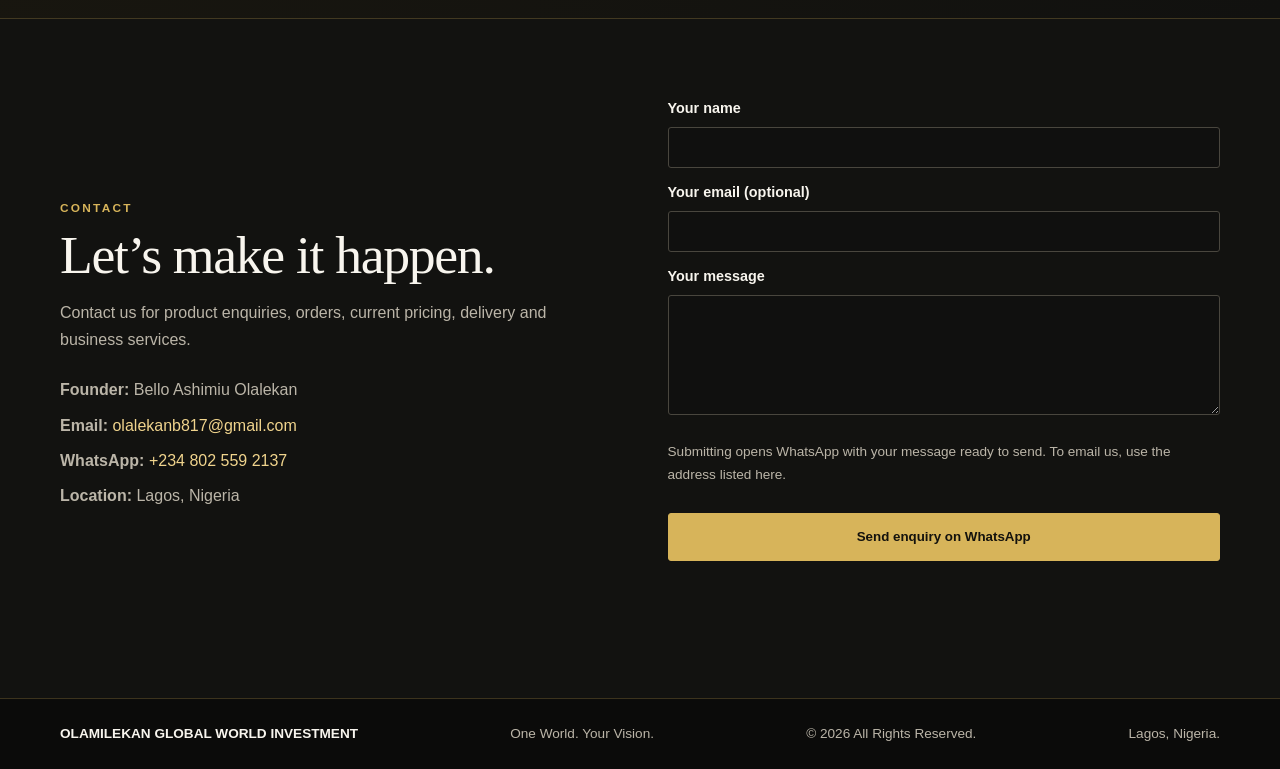
==== commit a7cd0df9: "Build responsive black-and-gold global business website" ====
--- a/index.html
+++ b/index.html
@@ -4,430 +4,150 @@
   <meta charset="utf-8">
   <meta name="viewport" content="width=device-width, initial-scale=1">
   <meta name="theme-color" content="#0b0b0a">
-  <meta name="description" content="Shop technology, supermarket essentials and African products from OLAMILEKAN GLOBAL WORLD INVESTMENT. Enquire about Nigerian Naira prices, logistics and international trade.">
-  <meta name="robots" content="index, follow">
+  <meta name="description" content="Explore technology, supermarket essentials and African products from OLAMILEKAN GLOBAL WORLD INVESTMENT. Contact us for orders, sourcing, delivery and international trade enquiries.">
   <meta name="author" content="OLAMILEKAN GLOBAL WORLD INVESTMENT">
+  <meta property="og:type" content="website">
+  <meta property="og:title" content="OLAMILEKAN GLOBAL WORLD INVESTMENT | One World. Your Vision.">
+  <meta property="og:description" content="Technology, supermarket essentials, African products, logistics and international trade enquiries.">
+  <meta property="og:locale" content="en_NG">
   <title>OLAMILEKAN GLOBAL WORLD INVESTMENT | One World. Your Vision.</title>
-
-  <meta property="og:type" content="website">
-  <meta property="og:title" content="OLAMILEKAN GLOBAL WORLD INVESTMENT">
-  <meta property="og:description" content="Technology, supermarket essentials, African products, logistics and international trade.">
-  <meta property="og:locale" content="en_NG">
-
   <script type="application/ld+json">
   {
     "@context": "https://schema.org",
     "@type": "Organization",
     "name": "OLAMILEKAN GLOBAL WORLD INVESTMENT",
-    "founder": {
-      "@type": "Person",
-      "name": "Bello Ashimiu Olalekan"
-    },
+    "founder": { "@type": "Person", "name": "Bello Ashimiu Olalekan" },
     "email": "olalekanb817@gmail.com",
     "telephone": "+2348025592137",
     "description": "Technology products, supermarket essentials, African products, logistics and international trade enquiries."
   }
   </script>
-
   <style>
     :root {
       color-scheme: dark;
-      --background: #0b0b0a;
-      --surface: #151513;
-      --panel: #1d1b17;
+      --ink: #0b0b0a;
+      --surface: #121210;
+      --panel: #191813;
       --gold: #d7b45a;
-      --gold-light: #f1d28d;
-      --text: #f8f5ee;
-      --muted: #cbc5b8;
-      --border: rgba(215, 180, 90, .28);
+      --gold-bright: #f0d48d;
+      --cream: #f8f5ee;
+      --muted: #bbb5a8;
+      --line: rgba(215, 180, 90, .24);
       font-family: Inter, "Segoe UI", Arial, sans-serif;
-    }
-
-    * { box-sizing: border-box; }
-
-    html {
       scroll-behavior: smooth;
-      scroll-padding-top: 100px;
-    }
-
-    body {
-      margin: 0;
-      background: var(--background);
-      color: var(--text);
-      line-height: 1.6;
-    }
-
+      scroll-padding-top: 90px;
+    }
+    *, *::before, *::after { box-sizing: border-box; }
+    body { margin: 0; background: var(--ink); color: var(--cream); line-height: 1.65; }
+    body, button, input, textarea { font-family: Inter, "Segoe UI", Arial, sans-serif; }
     a { color: inherit; }
-
-    button, input, textarea { font: inherit; }
-
-    .wrap {
-      width: min(1120px, calc(100% - 40px));
-      margin-inline: auto;
-    }
-
-    .topbar {
-      position: sticky;
-      top: 0;
-      z-index: 10;
-      background: rgba(11, 11, 10, .96);
-      border-bottom: 1px solid var(--border);
-      backdrop-filter: blur(10px);
-    }
-
-    .nav {
-      min-height: 76px;
-      display: flex;
-      align-items: center;
-      justify-content: space-between;
-      gap: 24px;
-    }
-
-    .brand {
-      display: inline-flex;
-      align-items: center;
-      gap: 12px;
-      text-decoration: none;
-      font-weight: 800;
-      letter-spacing: .04em;
-    }
-
-    .brand-mark {
-      width: 42px;
-      height: 42px;
-      display: grid;
-      place-items: center;
-      flex: 0 0 42px;
-      border: 1px solid var(--gold);
-      border-radius: 50%;
-      color: var(--gold);
-      font-size: 23px;
-      box-shadow: 0 0 20px rgba(215, 180, 90, .12);
-    }
-
-    .brand-name {
-      max-width: 250px;
-      font-size: .8rem;
-      line-height: 1.25;
-    }
-
-    .links {
-      display: flex;
-      flex-wrap: wrap;
-      gap: 10px 20px;
-    }
-
-    .links a {
-      color: var(--muted);
-      font-size: .92rem;
-      text-decoration: none;
-    }
-
-    .links a:hover,
-    .links a:focus-visible,
-    .contact a:hover { color: var(--gold-light); }
-
-    a:focus-visible,
-    button:focus-visible,
-    input:focus-visible,
-    textarea:focus-visible {
-      outline: 2px solid var(--gold);
-      outline-offset: 4px;
-    }
-
-    .hero {
-      padding: 82px 0;
-      background:
-        radial-gradient(ellipse at 80% 40%, rgba(156, 121, 48, .2), transparent 36%),
-        linear-gradient(120deg, #121210, var(--background));
-    }
-
-    .hero-grid {
-      display: grid;
-      grid-template-columns: 1.3fr .7fr;
-      gap: 36px;
-      align-items: center;
-    }
-
-    .eyebrow {
-      color: var(--gold);
-      font-size: .77rem;
-      font-weight: 750;
-      letter-spacing: .17em;
-      text-transform: uppercase;
-    }
-
-    h1 {
-      margin: 18px 0;
-      font-size: clamp(2.7rem, 7vw, 5.2rem);
-      line-height: 1.02;
-      letter-spacing: -.045em;
-    }
-
-    h1 span { color: var(--gold); }
-
-    .hero-copy > p,
-    .section-heading > p,
-    .about p,
-    .card p,
-    .contact p {
-      color: var(--muted);
-    }
-
-    .hero-copy > p {
-      max-width: 640px;
-      font-size: 1.08rem;
-    }
-
-    .hero-panel,
-    .card {
-      border: 1px solid var(--border);
-      border-radius: 8px;
-      background: linear-gradient(145deg, #211e18, var(--surface));
-    }
-
-    .hero-panel { padding: 26px; }
-
-    .hero-panel h2 { font-size: 1.25rem; }
-
-    .hero-panel li + li { margin-top: 8px; }
-
-    .hero-panel ul {
-      padding-left: 20px;
-      color: var(--muted);
-    }
-
-    .actions {
-      display: flex;
-      flex-wrap: wrap;
-      gap: 12px;
-      margin-top: 26px;
-    }
-
-    .button {
-      min-height: 48px;
-      display: inline-flex;
-      align-items: center;
-      justify-content: center;
-      padding: 0 18px;
-      border: 1px solid var(--gold);
-      border-radius: 4px;
-      background: var(--gold);
-      color: #10100e;
-      font-weight: 750;
-      text-decoration: none;
-      cursor: pointer;
-    }
-
-    .button:hover { background: var(--gold-light); }
-
-    .button.secondary {
-      background: transparent;
-      color: var(--text);
-    }
-
-    section { padding: 72px 0; }
-
-    .about,
-    .services {
-      border-block: 1px solid var(--border);
-      background: var(--surface);
-    }
-
-    .about-grid,
-    .contact-grid {
-      display: grid;
-      grid-template-columns: 1fr 1fr;
-      gap: 42px;
-      align-items: center;
-    }
-
-    h2 {
-      margin: 8px 0 12px;
-      font-size: clamp(2rem, 4vw, 3rem);
-      line-height: 1.12;
-    }
-
-    .section-heading {
-      max-width: 700px;
-      margin-bottom: 28px;
-    }
-
-    .about-list {
-      display: grid;
-      grid-template-columns: repeat(2, minmax(0, 1fr));
-      gap: 8px 16px;
-      padding: 0;
-      list-style: none;
-    }
-
-    .about-list li::before {
-      content: "✓";
-      margin-right: 8px;
-      color: var(--gold);
-    }
-
-    .grid {
-      display: grid;
-      grid-template-columns: repeat(3, minmax(0, 1fr));
-      gap: 16px;
-    }
-
-    .card { min-width: 0; padding: 22px; }
-
-    .card-icon {
-      color: var(--gold);
-      font-size: 1.8rem;
-    }
-
-    .card h3 { margin: 10px 0 6px; }
-
+    button, a { -webkit-tap-highlight-color: transparent; }
+    img, svg { max-width: 100%; }
+    .wrap { width: min(1160px, calc(100% - 44px)); margin-inline: auto; }
+    .topbar { position: sticky; top: 0; z-index: 20; border-bottom: 1px solid var(--line); background: rgba(11,11,10,.94); backdrop-filter: blur(14px); }
+    .nav { min-height: 76px; display: flex; align-items: center; justify-content: space-between; gap: 24px; }
+    .brand { display: inline-flex; align-items: center; gap: 12px; text-decoration: none; }
+    .brand-mark { width: 43px; height: 43px; display: grid; place-items: center; border: 1px solid var(--gold); border-radius: 50%; color: var(--gold); font: 700 24px Georgia, serif; box-shadow: 0 0 25px rgba(215,180,90,.13); }
+    .brand-name { font-size: .76rem; font-weight: 800; line-height: 1.25; letter-spacing: .075em; }
+    .nav-links { display: flex; align-items: center; gap: 25px; }
+    .nav-links a { color: var(--muted); font-size: .9rem; text-decoration: none; transition: color .2s ease; }
+    .nav-links a:hover, .nav-links a:focus-visible { color: var(--gold-bright); }
+    .menu-toggle { display: none; border: 1px solid var(--line); border-radius: 4px; background: transparent; color: var(--cream); padding: 8px 11px; font-size: 1.2rem; cursor: pointer; }
+    :focus-visible { outline: 2px solid var(--gold-bright); outline-offset: 4px; }
+    .hero { position: relative; overflow: hidden; padding: 100px 0 92px; background: radial-gradient(ellipse at 83% 42%, rgba(181,139,49,.19), transparent 34%), linear-gradient(120deg,#121210,var(--ink) 70%); }
+    .hero::after { position: absolute; content: ""; width: 470px; height: 470px; right: -120px; top: 7%; border: 1px solid rgba(215,180,90,.12); border-radius: 50%; box-shadow: 0 0 0 35px rgba(215,180,90,.025), 0 0 0 75px rgba(215,180,90,.02); pointer-events: none; }
+    .hero-grid { position: relative; z-index: 1; display: grid; grid-template-columns: 1.2fr .8fr; align-items: center; gap: 54px; }
+    .eyebrow { color: var(--gold); font-size: .74rem; font-weight: 800; letter-spacing: .19em; text-transform: uppercase; }
+    h1 { margin: 17px 0 20px; font: 600 clamp(3.2rem,7.3vw,6.4rem)/.99 Georgia, "Times New Roman", serif; letter-spacing: -.055em; }
+    h1 span { color: var(--gold); font-style: italic; }
+    .hero-copy > p { max-width: 625px; color: var(--muted); font-size: 1.08rem; }
+    .actions { display: flex; flex-wrap: wrap; gap: 12px; margin-top: 29px; }
+    .button { min-height: 48px; display: inline-flex; align-items: center; justify-content: center; padding: 0 19px; border: 1px solid var(--gold); border-radius: 3px; background: var(--gold); color: #14120d; font-weight: 800; text-decoration: none; cursor: pointer; transition: background .2s, transform .2s; }
+    .button:hover { background: var(--gold-bright); transform: translateY(-1px); }
+    .button.secondary { background: transparent; color: var(--cream); }
+    .button.secondary:hover { color: var(--gold-bright); }
+    .hero-panel { padding: 29px; border: 1px solid var(--line); border-radius: 6px; background: linear-gradient(145deg,rgba(35,32,24,.96),rgba(17,17,15,.96)); box-shadow: 0 24px 80px rgba(0,0,0,.24); }
+    .hero-panel h2 { margin: 9px 0 16px; font: 500 1.65rem/1.2 Georgia,serif; }
+    .hero-list { display: grid; gap: 11px; margin: 0; padding: 0; list-style: none; color: var(--muted); }
+    .hero-list li { display: flex; gap: 10px; align-items: baseline; }
+    .hero-list li::before { content: "✦"; color: var(--gold); font-size: .8rem; }
+    .trust-strip { border-block: 1px solid var(--line); background: #100f0d; }
+    .trust-inner { display: grid; grid-template-columns: repeat(4,1fr); }
+    .trust-item { padding: 17px 16px; text-align: center; color: var(--muted); font-size: .84rem; }
+    .trust-item + .trust-item { border-left: 1px solid var(--line); }
+    .trust-item strong { color: var(--gold-bright); font-weight: 650; }
+    section { padding: 78px 0; }
+    .about-grid, .contact-grid { display: grid; grid-template-columns: 1fr 1fr; align-items: center; gap: 55px; }
+    h2 { margin: 8px 0 14px; font: 500 clamp(2.15rem,4.2vw,3.55rem)/1.08 Georgia,"Times New Roman",serif; letter-spacing: -.025em; }
+    .about p, .section-heading > p, .card p, .contact p { color: var(--muted); }
+    .about-copy { max-width: 570px; }
+    .about-list { display: grid; grid-template-columns: repeat(2,minmax(0,1fr)); gap: 9px 18px; margin: 20px 0 0; padding: 0; list-style: none; }
+    .about-list li::before { content: "✓"; margin-right: 9px; color: var(--gold); }
+    .services { border-block: 1px solid var(--line); background: var(--surface); }
+    .section-heading { max-width: 720px; margin-bottom: 30px; }
+    .grid { display: grid; grid-template-columns: repeat(3,minmax(0,1fr)); gap: 16px; }
+    .card { min-width: 0; padding: 23px; border: 1px solid var(--line); border-radius: 5px; background: linear-gradient(145deg,#1b1a16,#121210); }
+    .card-icon { color: var(--gold); font-size: 1.8rem; line-height: 1; }
+    .card h3 { margin: 14px 0 6px; font-size: 1.08rem; }
+    .card p { margin: 0; font-size: .94rem; }
     .catalogue { background: #0f0f0e; }
-
-    .product-card {
-      display: flex;
-      flex-direction: column;
-    }
-
-    .product-art {
-      min-height: 112px;
-      display: grid;
-      place-items: center;
-      border: 1px solid rgba(215, 180, 90, .18);
-      border-radius: 5px;
-      background: radial-gradient(circle, rgba(215,180,90,.13), transparent 70%);
-      color: var(--gold);
-      font-size: 2.5rem;
-    }
-
-    .product-category {
-      margin-top: 14px;
-      color: var(--gold);
-      font-size: .75rem;
-      font-weight: 700;
-      letter-spacing: .1em;
-      text-transform: uppercase;
-    }
-
+    .product-card { display: flex; flex-direction: column; }
+    .product-art { min-height: 125px; display: grid; place-items: center; border: 1px solid rgba(215,180,90,.16); border-radius: 3px; background: radial-gradient(circle at center,rgba(215,180,90,.15),transparent 68%),#151410; color: var(--gold); font-size: 2.8rem; }
+    .product-category { margin-top: 15px; color: var(--gold); font-size: .7rem; font-weight: 800; letter-spacing: .13em; text-transform: uppercase; }
     .product-card h3 { margin: 4px 0; }
-
-    .price {
-      margin: 12px 0 16px;
-      color: var(--gold-light);
-      font-weight: 750;
-    }
-
-    .product-card .button {
-      width: 100%;
-      margin-top: auto;
-    }
-
-    .catalogue-note {
-      margin-top: 18px;
-      color: var(--muted);
-      font-size: .9rem;
-    }
-
-    .contact {
-      border-top: 1px solid var(--border);
-      background: var(--surface);
-    }
-
-    .contact a {
-      color: var(--gold);
-      text-decoration: none;
-      overflow-wrap: anywhere;
-    }
-
+    .product-card p { margin: 3px 0 12px; }
+    .price { margin: auto 0 15px; padding-top: 8px; color: var(--gold-bright); font-weight: 750; }
+    .product-card .button { width: 100%; }
+    .catalogue-note { margin-top: 20px; color: var(--muted); font-size: .88rem; }
+    .trade-band { padding: 0; background: linear-gradient(100deg,#18160f,#11110f); }
+    .trade-inner { display: flex; align-items: center; justify-content: space-between; gap: 28px; padding-block: 42px; }
+    .trade-inner h2 { margin-bottom: 7px; font-size: clamp(1.8rem,3.2vw,2.7rem); }
+    .trade-inner p { margin: 0; color: var(--muted); }
+    .contact { border-top: 1px solid var(--line); background: var(--surface); }
+    .contact a:not(.button) { color: var(--gold-bright); text-decoration: none; overflow-wrap: anywhere; }
+    .contact a:not(.button):hover { text-decoration: underline; }
+    .contact-details { margin-top: 24px; }
+    .contact-details p { margin: 9px 0; }
     form { display: grid; gap: 13px; }
-
-    label {
-      display: grid;
-      gap: 6px;
-      font-size: .9rem;
-      font-weight: 650;
-    }
-
-    input, textarea {
-      width: 100%;
-      padding: 12px;
-      border: 1px solid #49463e;
-      border-radius: 4px;
-      background: #101010;
-      color: var(--text);
-    }
-
-    textarea {
-      min-height: 115px;
-      resize: vertical;
-    }
-
-    .form-note, #form-status {
-      color: var(--muted);
-      font-size: .88rem;
-    }
-
+    label { display: grid; gap: 6px; font-size: .9rem; font-weight: 650; }
+    input, textarea { width: 100%; padding: 12px; border: 1px solid #49463e; border-radius: 3px; background: #10100f; color: var(--cream); }
+    textarea { min-height: 120px; resize: vertical; }
+    .form-note, #form-status { color: var(--muted); font-size: .85rem; }
     #form-status { min-height: 1.4em; }
-
-    footer {
-      padding: 24px 0;
-      border-top: 1px solid var(--border);
-      color: var(--muted);
-      font-size: .88rem;
-    }
-
-    .footer-inner {
-      display: flex;
-      flex-wrap: wrap;
-      justify-content: space-between;
-      gap: 12px;
-    }
-
-    .whatsapp-float {
-      position: fixed;
-      right: 18px;
-      bottom: 18px;
-      z-index: 5;
-      width: 56px;
-      height: 56px;
-      display: grid;
-      place-items: center;
-      border-radius: 50%;
-      background: #20c968;
-      color: white;
-      font-size: 1.5rem;
-      text-decoration: none;
-      box-shadow: 0 10px 26px rgba(32, 201, 104, .28);
-    }
-
-    @media (max-width: 760px) {
-      .nav {
-        align-items: flex-start;
-        flex-direction: column;
-        padding: 14px 0;
-      }
-
-      .hero-grid,
-      .about-grid,
-      .contact-grid {
-        grid-template-columns: 1fr;
-        gap: 24px;
-      }
-
-      .grid { grid-template-columns: repeat(2, minmax(0, 1fr)); }
-      section { padding: 58px 0; }
-    }
-
-    @media (max-width: 480px) {
-      .wrap { width: min(100% - 32px, 1120px); }
+    footer { padding: 24px 0; border-top: 1px solid var(--line); color: var(--muted); font-size: .85rem; }
+    .footer-inner { display: flex; flex-wrap: wrap; align-items: center; justify-content: space-between; gap: 12px; }
+    .footer-inner strong { color: var(--cream); }
+    .whatsapp-float { position: fixed; right: 20px; bottom: 20px; z-index: 10; width: 55px; height: 55px; display: grid; place-items: center; border: 2px solid rgba(255,255,255,.25); border-radius: 50%; background: #20c968; color: #fff; font-size: 1.45rem; text-decoration: none; box-shadow: 0 10px 28px rgba(32,201,104,.28); }
+    @media (max-width: 800px) {
+      .nav { min-height: 70px; }
+      .menu-toggle { display: block; }
+      .nav-links { position: absolute; top: 69px; left: 0; right: 0; display: none; align-items: stretch; gap: 0; padding: 8px 22px 15px; border-bottom: 1px solid var(--line); background: #0b0b0a; }
+      .nav-links.open { display: flex; flex-direction: column; }
+      .nav-links a { padding: 11px 0; }
+      .hero { padding: 75px 0; }
+      .hero-grid, .about-grid, .contact-grid { grid-template-columns: 1fr; gap: 29px; }
+      .hero-grid { max-width: 680px; }
+      .grid { grid-template-columns: repeat(2,minmax(0,1fr)); }
+      section { padding: 62px 0; }
+      .trade-inner { align-items: flex-start; flex-direction: column; }
+    }
+    @media (max-width: 520px) {
+      .wrap { width: calc(100% - 32px); }
+      .brand-name { font-size: .68rem; }
+      .brand-mark { width: 39px; height: 39px; }
+      .hero { padding: 62px 0; }
+      h1 { font-size: clamp(3rem,15vw,4.5rem); }
+      .hero-panel { padding: 22px; }
+      .trust-inner { grid-template-columns: repeat(2,1fr); }
+      .trust-item:nth-child(3) { border-left: 0; border-top: 1px solid var(--line); }
+      .trust-item:nth-child(4) { border-top: 1px solid var(--line); }
       .grid, .about-list { grid-template-columns: 1fr; }
       .actions { flex-direction: column; }
       .actions .button { width: 100%; }
-      .footer-inner { flex-direction: column; }
-    }
-
+      .footer-inner { align-items: flex-start; flex-direction: column; }
+    }
     @media (prefers-reduced-motion: reduce) {
-      html { scroll-behavior: auto; }
+      *, *::before, *::after { scroll-behavior: auto !important; transition-duration: .01ms !important; animation-duration: .01ms !important; }
     }
   </style>
 </head>
@@ -438,16 +158,12 @@
         <span class="brand-mark" aria-hidden="true">◎</span>
         <span class="brand-name">OLAMILEKAN<br>GLOBAL WORLD INVESTMENT</span>
       </a>
-      <nav class="links" aria-label="Main navigation">
-        <a href="#home">Home</a>
-        <a href="#about">About</a>
-        <a href="#services">Services</a>
-        <a href="#products">Products</a>
-        <a href="#contact">Contact</a>
+      <button class="menu-toggle" type="button" aria-label="Open navigation" aria-expanded="false" aria-controls="main-nav">☰</button>
+      <nav class="nav-links" id="main-nav" aria-label="Main navigation">
+        <a href="#home">Home</a><a href="#about">About</a><a href="#services">Services</a><a href="#products">Products</a><a href="#contact">Contact</a>
       </nav>
     </div>
   </header>
-
   <main>
     <section class="hero" id="home">
       <div class="wrap hero-grid">
@@ -455,194 +171,97 @@
           <div class="eyebrow">Trade · Technology · Everyday essentials</div>
           <h1>One World.<br><span>Your Vision.</span></h1>
           <p>Discover technology, supermarket essentials and African products, alongside logistics and international trade enquiries from Nigeria to the world.</p>
-          <div class="actions">
-            <a class="button" href="#products">Explore products</a>
-            <a class="button secondary" href="#contact">Contact us</a>
-          </div>
+          <div class="actions"><a class="button" href="#products">Explore products <span aria-hidden="true">&nbsp;→</span></a><a class="button secondary" href="#contact">Talk to our team</a></div>
         </div>
         <aside class="hero-panel" aria-label="Business areas">
           <div class="eyebrow">Our business</div>
-          <h2>Global opportunity. Personal service.</h2>
-          <ul>
-            <li>Phones, iPads, laptops and accessories</li>
-            <li>Supermarket essentials</li>
-            <li>African products marketplace</li>
-            <li>Logistics and international trade</li>
-          </ul>
+          <h2>Global opportunity.<br>Personal service.</h2>
+          <ul class="hero-list"><li>Phones, iPads, laptops and accessories</li><li>Supermarket and household essentials</li><li>African products and supplier enquiries</li><li>Logistics and international trade</li></ul>
         </aside>
       </div>
     </section>
-
+    <div class="trust-strip" aria-label="Our focus">
+      <div class="wrap trust-inner"><div class="trust-item"><strong>Technology</strong> for everyday life</div><div class="trust-item"><strong>Essentials</strong> for your home</div><div class="trust-item"><strong>African goods</strong> and sourcing</div><div class="trust-item"><strong>Trade</strong> without borders</div></div>
+    </div>
     <section class="about" id="about">
       <div class="wrap about-grid">
-        <div>
-          <div class="eyebrow">About us</div>
-          <h2>Connecting people with products and services.</h2>
-        </div>
-        <div>
-          <p>OLAMILEKAN GLOBAL WORLD INVESTMENT is founded by Bello Ashimiu Olalekan. We bring together technology, online retail, African products, logistics and international trade enquiries in one customer-focused business.</p>
-          <ul class="about-list">
-            <li>Technology products</li>
-            <li>Supermarket essentials</li>
-            <li>African products</li>
-            <li>Logistics support</li>
-            <li>International trade</li>
-            <li>Customer service</li>
-          </ul>
-        </div>
-      </div>
-    </section>
-
+        <div><div class="eyebrow">About us</div><h2>Connecting people with products and possibilities.</h2></div>
+        <div class="about-copy"><p>OLAMILEKAN GLOBAL WORLD INVESTMENT, founded by Bello Ashimiu Olalekan, brings together technology, online retail, African products, logistics and international trade enquiries. We help customers and businesses connect with the products and services they are looking for.</p><ul class="about-list"><li>Technology products</li><li>Supermarket essentials</li><li>African products</li><li>Logistics enquiries</li><li>International trade</li><li>Customer assistance</li></ul></div>
+      </div>
+    </section>
     <section class="services" id="services">
       <div class="wrap">
-        <div class="section-heading">
-          <div class="eyebrow">What we do</div>
-          <h2>Services for a connected world</h2>
-          <p>Contact us to confirm product availability, pricing, delivery options and business service details.</p>
+        <div class="section-heading"><div class="eyebrow">What we do</div><h2>Services for a connected world</h2><p>Tell us what you need. We can discuss current product availability, pricing, delivery options and business enquiries directly with you.</p></div>
+        <div class="grid">
+          <article class="card"><div class="card-icon" aria-hidden="true">◇</div><h3>Technology store</h3><p>Phones, iPhones, iPads, laptops and accessories for work, school and everyday use.</p></article>
+          <article class="card"><div class="card-icon" aria-hidden="true">✳</div><h3>Online supermarket</h3><p>Enquire about food, groceries and household products for your everyday needs.</p></article>
+          <article class="card"><div class="card-icon" aria-hidden="true">◈</div><h3>African marketplace</h3><p>Explore made-in-Africa goods and get in touch about products, suppliers and sourcing.</p></article>
+          <article class="card"><div class="card-icon" aria-hidden="true">⌁</div><h3>Logistics</h3><p>Discuss delivery coordination and movement of goods for your order or business.</p></article>
+          <article class="card"><div class="card-icon" aria-hidden="true">⇄</div><h3>International trade</h3><p>Business enquiries about sourcing products and connecting markets across borders.</p></article>
+          <article class="card"><div class="card-icon" aria-hidden="true">✦</div><h3>Customer support</h3><p>Reach our team for product information, order enquiries and assistance.</p></article>
         </div>
-        <div class="grid">
-          <article class="card"><div class="card-icon" aria-hidden="true">◇</div><h3>Technology store</h3><p>Phones, iPads, laptops and accessories for work, school and everyday use.</p></article>
-          <article class="card"><div class="card-icon" aria-hidden="true">✳</div><h3>Online supermarket</h3><p>Enquire about everyday household products and supermarket essentials.</p></article>
-          <article class="card"><div class="card-icon" aria-hidden="true">◈</div><h3>African products</h3><p>Discover African goods and ask us about current selections and sourcing.</p></article>
-          <article class="card"><div class="card-icon" aria-hidden="true">⌁</div><h3>Logistics</h3><p>Contact us to discuss delivery coordination and movement of goods.</p></article>
-          <article class="card"><div class="card-icon" aria-hidden="true">⇄</div><h3>International trade</h3><p>Business enquiries about sourcing and connecting markets across borders.</p></article>
-          <article class="card"><div class="card-icon" aria-hidden="true">✦</div><h3>Customer support</h3><p>Reach our team directly for product information and order assistance.</p></article>
-        </div>
-      </div>
-    </section>
-
+      </div>
+    </section>
     <section class="catalogue" id="products">
       <div class="wrap">
-        <div class="section-heading">
-          <div class="eyebrow">Product catalogue</div>
-          <h2>Explore our categories</h2>
-          <p>Ask us for current stock and a quote in Nigerian Naira before placing an order.</p>
+        <div class="section-heading"><div class="eyebrow">Product catalogue</div><h2>Find what you’re looking for</h2><p>Browse our featured categories and message us to ask about current stock and a quote in Nigerian Naira.</p></div>
+        <div class="grid">
+          <article class="card product-card"><div class="product-art" aria-hidden="true">▯</div><span class="product-category">Technology</span><h3>Phones &amp; iPhones</h3><p>Ask about available brands, models, storage and condition.</p><div class="price">₦ Price on request</div><a class="button" href="https://wa.me/2348025592137?text=Hello%2C%20please%20send%20me%20current%20phone%20and%20iPhone%20prices%20and%20availability." target="_blank" rel="noopener noreferrer">Enquire on WhatsApp</a></article>
+          <article class="card product-card"><div class="product-art" aria-hidden="true">▭</div><span class="product-category">Technology</span><h3>iPads &amp; tablets</h3><p>Enquire about available models for work, study and entertainment.</p><div class="price">₦ Price on request</div><a class="button" href="https://wa.me/2348025592137?text=Hello%2C%20please%20send%20me%20current%20iPad%20and%20tablet%20prices%20and%20availability." target="_blank" rel="noopener noreferrer">Enquire on WhatsApp</a></article>
+          <article class="card product-card"><div class="product-art" aria-hidden="true">▱</div><span class="product-category">Technology</span><h3>Laptops</h3><p>Tell us your preferred specifications and we can confirm options.</p><div class="price">₦ Price on request</div><a class="button" href="https://wa.me/2348025592137?text=Hello%2C%20please%20send%20me%20current%20laptop%20prices%20and%20availability." target="_blank" rel="noopener noreferrer">Enquire on WhatsApp</a></article>
+          <article class="card product-card"><div class="product-art" aria-hidden="true">⌁</div><span class="product-category">Technology</span><h3>Accessories</h3><p>Ask about chargers, cases, cables, audio devices and more.</p><div class="price">₦ Price on request</div><a class="button" href="https://wa.me/2348025592137?text=Hello%2C%20please%20send%20me%20current%20accessory%20prices%20and%20availability." target="_blank" rel="noopener noreferrer">Enquire on WhatsApp</a></article>
+          <article class="card product-card"><div class="product-art" aria-hidden="true">✳</div><span class="product-category">Supermarket</span><h3>Food &amp; groceries</h3><p>Enquire about food, grocery and household product availability.</p><div class="price">₦ Price on request</div><a class="button" href="https://wa.me/2348025592137?text=Hello%2C%20please%20send%20me%20current%20food%2C%20grocery%20and%20household%20product%20prices%20and%20availability." target="_blank" rel="noopener noreferrer">Enquire on WhatsApp</a></article>
+          <article class="card product-card"><div class="product-art" aria-hidden="true">◈</div><span class="product-category">African marketplace</span><h3>African-made goods</h3><p>Ask us about current products, local makers and sourcing options.</p><div class="price">₦ Price on request</div><a class="button" href="https://wa.me/2348025592137?text=Hello%2C%20please%20tell%20me%20about%20African-made%20products%2C%20suppliers%20and%20sourcing." target="_blank" rel="noopener noreferrer">Enquire on WhatsApp</a></article>
         </div>
-        <div class="grid">
-          <article class="card product-card">
-            <div class="product-art" aria-hidden="true">▯</div>
-            <span class="product-category">Technology</span>
-            <h3>Smartphones</h3>
-            <p>Ask about available phone brands, models, storage and condition.</p>
-            <div class="price">₦ Price on request</div>
-            <a class="button" href="https://wa.me/2348025592137?text=Hello%2C%20please%20send%20me%20current%20smartphone%20prices%20and%20availability." target="_blank" rel="noopener noreferrer">Enquire on WhatsApp</a>
-          </article>
-          <article class="card product-card">
-            <div class="product-art" aria-hidden="true">▭</div>
-            <span class="product-category">Technology</span>
-            <h3>iPads &amp; tablets</h3>
-            <p>Enquire about available models for work, study and entertainment.</p>
-            <div class="price">₦ Price on request</div>
-            <a class="button" href="https://wa.me/2348025592137?text=Hello%2C%20please%20send%20me%20current%20iPad%20and%20tablet%20prices%20and%20availability." target="_blank" rel="noopener noreferrer">Enquire on WhatsApp</a>
-          </article>
-          <article class="card product-card">
-            <div class="product-art" aria-hidden="true">▱</div>
-            <span class="product-category">Technology</span>
-            <h3>Laptops</h3>
-            <p>Tell us your preferred specifications and we can confirm options.</p>
-            <div class="price">₦ Price on request</div>
-            <a class="button" href="https://wa.me/2348025592137?text=Hello%2C%20please%20send%20me%20current%20laptop%20prices%20and%20availability." target="_blank" rel="noopener noreferrer">Enquire on WhatsApp</a>
-          </article>
-          <article class="card product-card">
-            <div class="product-art" aria-hidden="true">⌁</div>
-            <span class="product-category">Technology</span>
-            <h3>Accessories</h3>
-            <p>Ask about chargers, cases, cables, audio devices and more.</p>
-            <div class="price">₦ Price on request</div>
-            <a class="button" href="https://wa.me/2348025592137?text=Hello%2C%20please%20send%20me%20current%20accessory%20prices%20and%20availability." target="_blank" rel="noopener noreferrer">Enquire on WhatsApp</a>
-          </article>
-          <article class="card product-card">
-            <div class="product-art" aria-hidden="true">✳</div>
-            <span class="product-category">Supermarket</span>
-            <h3>Everyday essentials</h3>
-            <p>Enquire about grocery, food and household product availability.</p>
-            <div class="price">₦ Price on request</div>
-            <a class="button" href="https://wa.me/2348025592137?text=Hello%2C%20please%20send%20me%20current%20supermarket%20product%20prices%20and%20availability." target="_blank" rel="noopener noreferrer">Enquire on WhatsApp</a>
-          </article>
-          <article class="card product-card">
-            <div class="product-art" aria-hidden="true">◈</div>
-            <span class="product-category">African products</span>
-            <h3>African goods</h3>
-            <p>Ask us about current products, selections and sourcing options.</p>
-            <div class="price">₦ Price on request</div>
-            <a class="button" href="https://wa.me/2348025592137?text=Hello%2C%20please%20send%20me%20current%20African%20product%20prices%20and%20availability." target="_blank" rel="noopener noreferrer">Enquire on WhatsApp</a>
-          </article>
-        </div>
-        <p class="catalogue-note">Prices are requested in Nigerian Naira (₦) and confirmed directly with our team. Availability and prices may change; please confirm before ordering.</p>
-      </div>
-    </section>
-
+        <p class="catalogue-note">Prices are quoted in Nigerian Naira (₦) and confirmed directly with our team. Availability and prices may change; please confirm before ordering.</p>
+      </div>
+    </section>
+    <section class="trade-band" id="logistics">
+      <div class="wrap trade-inner"><div><div class="eyebrow">Logistics · Sourcing · Trade</div><h2>Have a business enquiry?</h2><p>Talk to us about suppliers, product sourcing, delivery and international trade.</p></div><a class="button" href="https://wa.me/2348025592137?text=Hello%2C%20I%20have%20a%20business%20enquiry%20about%20logistics%2C%20sourcing%20or%20international%20trade." target="_blank" rel="noopener noreferrer">Discuss your enquiry&nbsp; →</a></div>
+    </section>
     <section class="contact" id="contact">
       <div class="wrap contact-grid">
-        <div>
-          <div class="eyebrow">Contact</div>
-          <h2>How can we help?</h2>
-          <p>Contact us for product enquiries, orders, current pricing and business services.</p>
-          <p><strong>Founder:</strong> Bello Ashimiu Olalekan</p>
-          <p><strong>Email:</strong> <a href="mailto:olalekanb817@gmail.com">olalekanb817@gmail.com</a></p>
-          <p><strong>WhatsApp:</strong> <a href="https://wa.me/2348025592137" target="_blank" rel="noopener noreferrer">+234 802 559 2137</a></p>
-        </div>
-
+        <div><div class="eyebrow">Contact</div><h2>Let’s make it happen.</h2><p>Contact us for product enquiries, orders, current pricing, delivery and business services.</p><div class="contact-details"><p><strong>Founder:</strong> Bello Ashimiu Olalekan</p><p><strong>Email:</strong> <a href="mailto:olalekanb817@gmail.com">olalekanb817@gmail.com</a></p><p><strong>WhatsApp:</strong> <a href="https://wa.me/2348025592137" target="_blank" rel="noopener noreferrer">+234 802 559 2137</a></p><p><strong>Location:</strong> Lagos, Nigeria</p></div></div>
         <form id="contact-form">
-          <label for="name">Your name
-            <input id="name" name="name" autocomplete="name" required>
-          </label>
-          <label for="email">Your email (optional)
-            <input id="email" name="email" type="email" autocomplete="email">
-          </label>
-          <label for="message">Your message
-            <textarea id="message" name="message" required></textarea>
-          </label>
-          <p class="form-note">The form opens WhatsApp with your message. To email us, use the email address listed on this page.</p>
+          <label for="name">Your name<input id="name" name="name" autocomplete="name" required></label>
+          <label for="email">Your email (optional)<input id="email" name="email" type="email" autocomplete="email"></label>
+          <label for="message">Your message<textarea id="message" name="message" required></textarea></label>
+          <p class="form-note">Submitting opens WhatsApp with your message ready to send. To email us, use the address listed here.</p>
           <button class="button" type="submit">Send enquiry on WhatsApp</button>
           <p id="form-status" role="status" aria-live="polite"></p>
         </form>
       </div>
     </section>
   </main>
-
-  <footer>
-    <div class="wrap footer-inner">
-      <strong>OLAMILEKAN GLOBAL WORLD INVESTMENT</strong>
-      <span>One World. Your Vision.</span>
-      <span>© <span id="year"></span> All Rights Reserved.</span>
-      <span>Lagos, Nigeria.</span>
-    </div>
-  </footer>
-
+  <footer><div class="wrap footer-inner"><strong>OLAMILEKAN GLOBAL WORLD INVESTMENT</strong><span>One World. Your Vision.</span><span>© <span id="year"></span> All Rights Reserved.</span><span>Lagos, Nigeria.</span></div></footer>
   <a class="whatsapp-float" href="https://wa.me/2348025592137" target="_blank" rel="noopener noreferrer" aria-label="Contact us on WhatsApp">☎</a>
-
   <script>
-    document.getElementById("year").textContent =
-      new Date().getFullYear();
-
-    document.getElementById("contact-form").addEventListener(
-      "submit",
-      function(event) {
-        event.preventDefault();
-
-        const name = document.getElementById("name").value.trim();
-        const email = document.getElementById("email").value.trim();
-        const message = document.getElementById("message").value.trim();
-
-        if (!name || !message) return;
-
-        const text =
-          "Hello OLAMILEKAN GLOBAL WORLD INVESTMENT.\n\n" +
-          "Name: " + name + "\n" +
-          "Email: " + (email || "Not provided") + "\n" +
-          "Message: " + message;
-
-        const url =
-          "https://wa.me/2348025592137?text=" +
-          encodeURIComponent(text);
-
-        document.getElementById("form-status").textContent =
-          "Opening WhatsApp to send your enquiry.";
-
-        window.location.href = url;
+    document.getElementById("year").textContent = new Date().getFullYear();
+    const menuButton = document.querySelector(".menu-toggle");
+    const navigation = document.getElementById("main-nav");
+    menuButton.addEventListener("click", () => {
+      const isOpen = menuButton.getAttribute("aria-expanded") === "true";
+      menuButton.setAttribute("aria-expanded", String(!isOpen));
+      menuButton.setAttribute("aria-label", isOpen ? "Open navigation" : "Close navigation");
+      navigation.classList.toggle("open", !isOpen);
+    });
+    navigation.addEventListener("click", (event) => {
+      if (event.target.closest("a")) {
+        navigation.classList.remove("open");
+        menuButton.setAttribute("aria-expanded", "false");
+        menuButton.setAttribute("aria-label", "Open navigation");
       }
-    );
+    });
+    document.getElementById("contact-form").addEventListener("submit", (event) => {
+      event.preventDefault();
+      const name = document.getElementById("name").value.trim();
+      const email = document.getElementById("email").value.trim();
+      const message = document.getElementById("message").value.trim();
+      if (!name || !message) return;
+      const text = "Hello OLAMILEKAN GLOBAL WORLD INVESTMENT.\n\nName: " + name + "\nEmail: " + (email || "Not provided") + "\nMessage: " + message;
+      document.getElementById("form-status").textContent = "Opening WhatsApp to send your enquiry.";
+      window.open("https://wa.me/2348025592137?text=" + encodeURIComponent(text), "_blank", "noopener,noreferrer");
+    });
   </script>
 </body>
 </html>
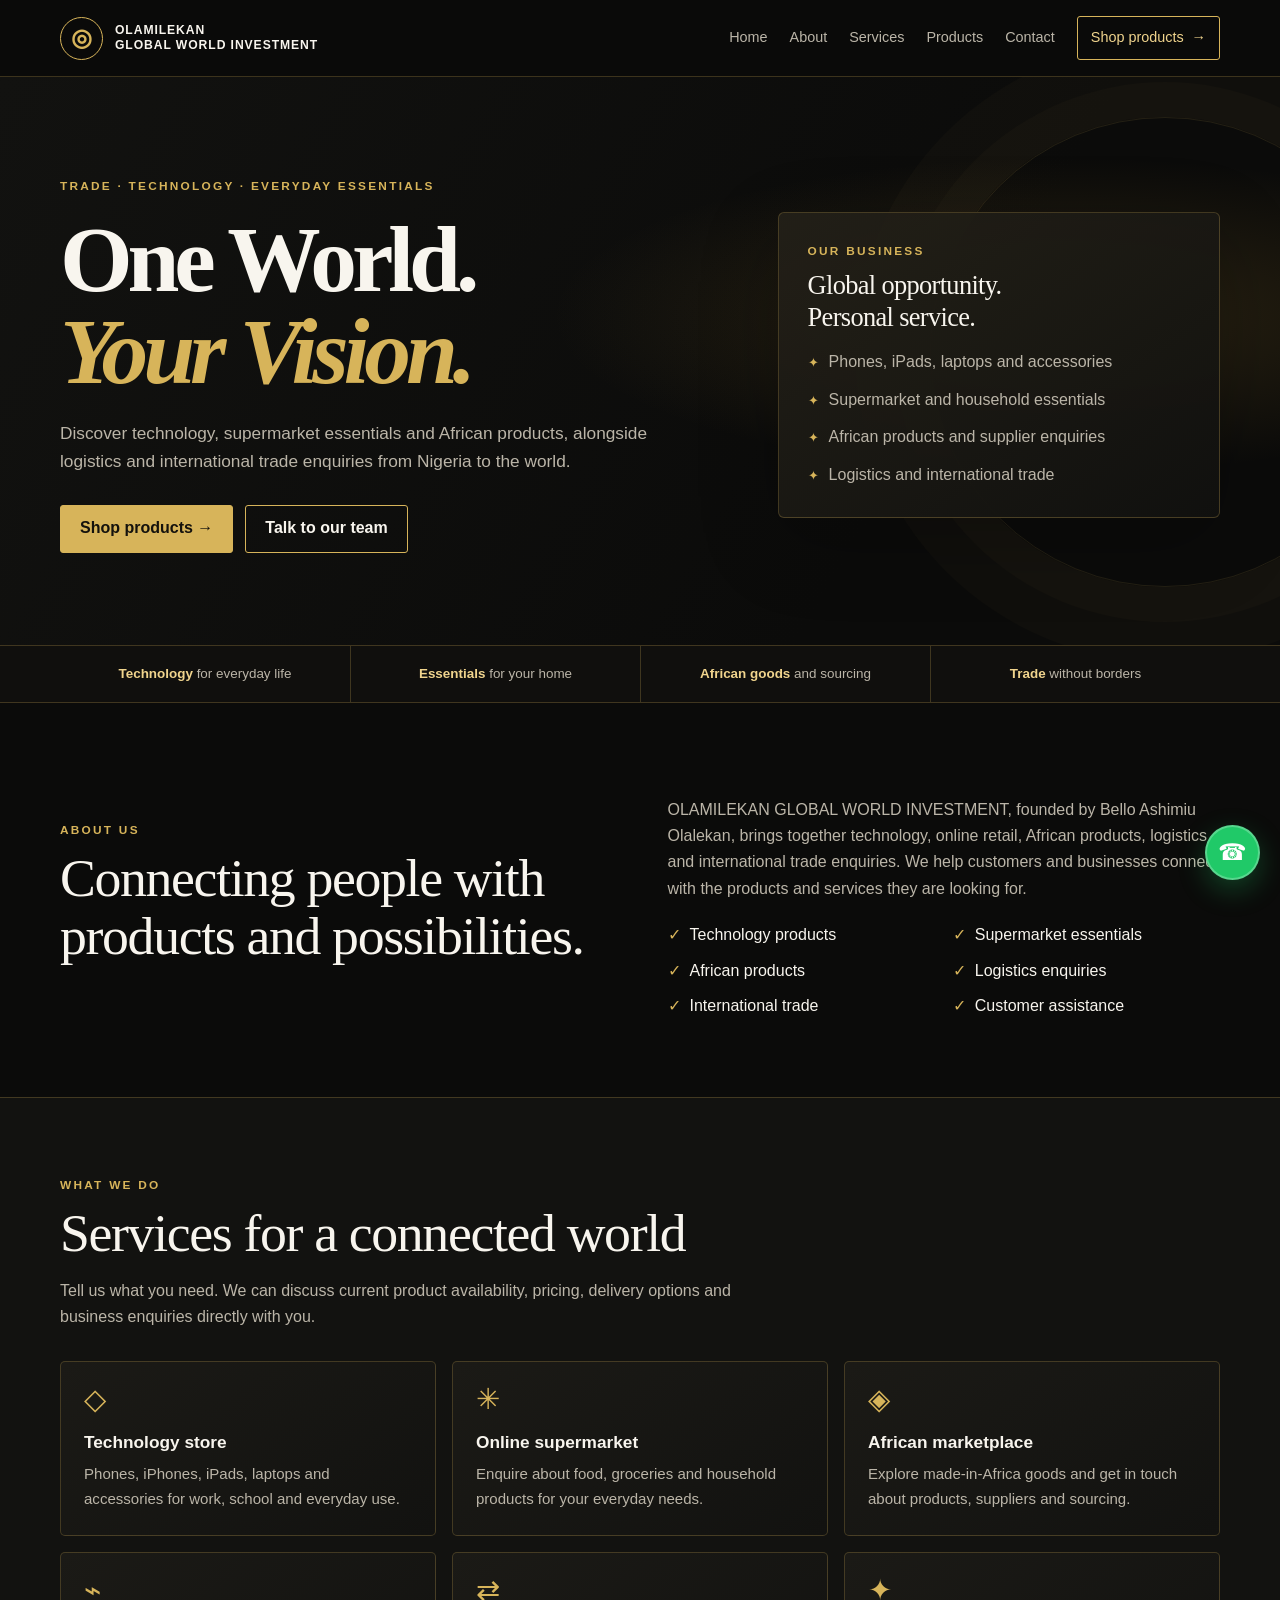
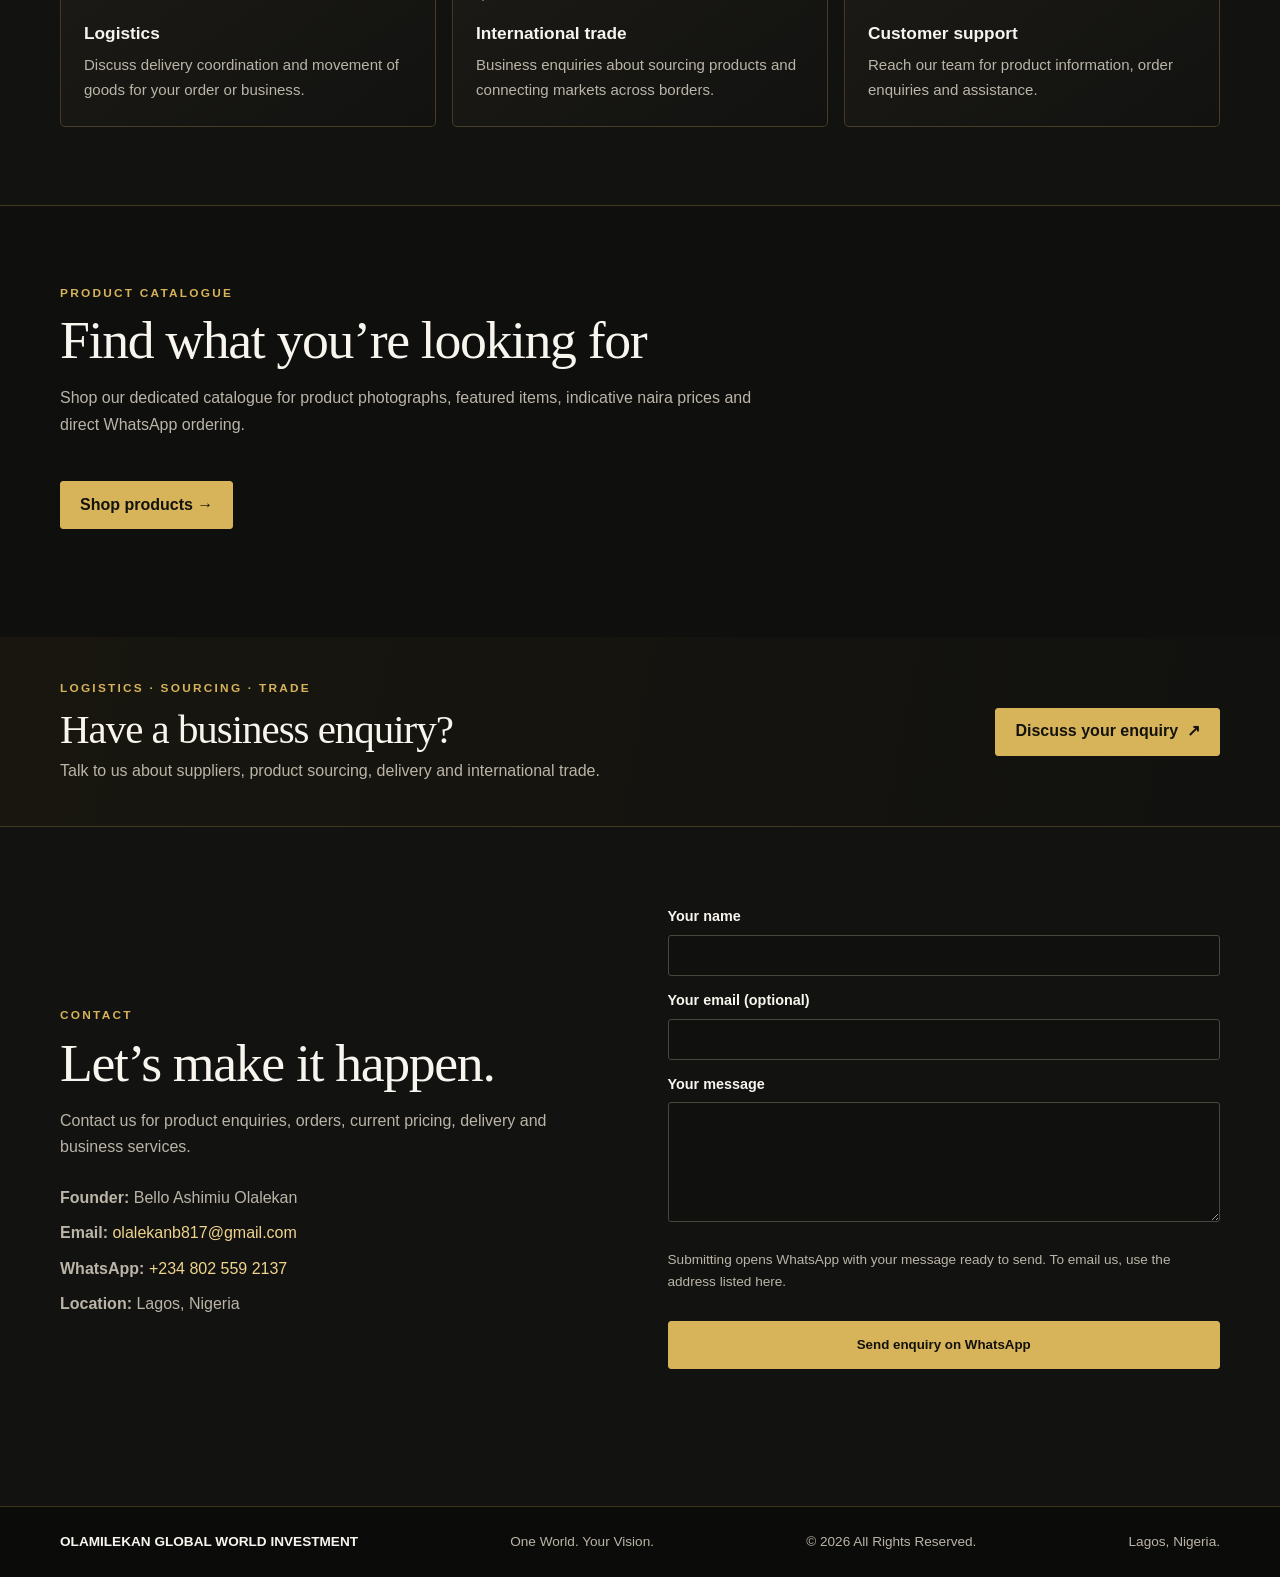
==== commit 13ecdb12: "Link homepage to dedicated product catalogue" ====
--- a/index.html
+++ b/index.html
@@ -4,264 +4,54 @@
   <meta charset="utf-8">
   <meta name="viewport" content="width=device-width, initial-scale=1">
   <meta name="theme-color" content="#0b0b0a">
-  <meta name="description" content="Explore technology, supermarket essentials and African products from OLAMILEKAN GLOBAL WORLD INVESTMENT. Contact us for orders, sourcing, delivery and international trade enquiries.">
+  <meta name="description" content="OLAMILEKAN GLOBAL WORLD INVESTMENT — technology products, supermarket essentials, African products, logistics and international trade. Shop and order on WhatsApp.">
   <meta name="author" content="OLAMILEKAN GLOBAL WORLD INVESTMENT">
   <meta property="og:type" content="website">
   <meta property="og:title" content="OLAMILEKAN GLOBAL WORLD INVESTMENT | One World. Your Vision.">
-  <meta property="og:description" content="Technology, supermarket essentials, African products, logistics and international trade enquiries.">
+  <meta property="og:description" content="Technology, supermarket essentials, African products, logistics and international trade.">
   <meta property="og:locale" content="en_NG">
   <title>OLAMILEKAN GLOBAL WORLD INVESTMENT | One World. Your Vision.</title>
-  <script type="application/ld+json">
-  {
-    "@context": "https://schema.org",
-    "@type": "Organization",
-    "name": "OLAMILEKAN GLOBAL WORLD INVESTMENT",
-    "founder": { "@type": "Person", "name": "Bello Ashimiu Olalekan" },
-    "email": "olalekanb817@gmail.com",
-    "telephone": "+2348025592137",
-    "description": "Technology products, supermarket essentials, African products, logistics and international trade enquiries."
-  }
-  </script>
   <style>
-    :root {
-      color-scheme: dark;
-      --ink: #0b0b0a;
-      --surface: #121210;
-      --panel: #191813;
-      --gold: #d7b45a;
-      --gold-bright: #f0d48d;
-      --cream: #f8f5ee;
-      --muted: #bbb5a8;
-      --line: rgba(215, 180, 90, .24);
-      font-family: Inter, "Segoe UI", Arial, sans-serif;
-      scroll-behavior: smooth;
-      scroll-padding-top: 90px;
-    }
-    *, *::before, *::after { box-sizing: border-box; }
-    body { margin: 0; background: var(--ink); color: var(--cream); line-height: 1.65; }
-    body, button, input, textarea { font-family: Inter, "Segoe UI", Arial, sans-serif; }
-    a { color: inherit; }
-    button, a { -webkit-tap-highlight-color: transparent; }
-    img, svg { max-width: 100%; }
-    .wrap { width: min(1160px, calc(100% - 44px)); margin-inline: auto; }
-    .topbar { position: sticky; top: 0; z-index: 20; border-bottom: 1px solid var(--line); background: rgba(11,11,10,.94); backdrop-filter: blur(14px); }
-    .nav { min-height: 76px; display: flex; align-items: center; justify-content: space-between; gap: 24px; }
-    .brand { display: inline-flex; align-items: center; gap: 12px; text-decoration: none; }
-    .brand-mark { width: 43px; height: 43px; display: grid; place-items: center; border: 1px solid var(--gold); border-radius: 50%; color: var(--gold); font: 700 24px Georgia, serif; box-shadow: 0 0 25px rgba(215,180,90,.13); }
-    .brand-name { font-size: .76rem; font-weight: 800; line-height: 1.25; letter-spacing: .075em; }
-    .nav-links { display: flex; align-items: center; gap: 25px; }
-    .nav-links a { color: var(--muted); font-size: .9rem; text-decoration: none; transition: color .2s ease; }
-    .nav-links a:hover, .nav-links a:focus-visible { color: var(--gold-bright); }
-    .menu-toggle { display: none; border: 1px solid var(--line); border-radius: 4px; background: transparent; color: var(--cream); padding: 8px 11px; font-size: 1.2rem; cursor: pointer; }
-    :focus-visible { outline: 2px solid var(--gold-bright); outline-offset: 4px; }
-    .hero { position: relative; overflow: hidden; padding: 100px 0 92px; background: radial-gradient(ellipse at 83% 42%, rgba(181,139,49,.19), transparent 34%), linear-gradient(120deg,#121210,var(--ink) 70%); }
-    .hero::after { position: absolute; content: ""; width: 470px; height: 470px; right: -120px; top: 7%; border: 1px solid rgba(215,180,90,.12); border-radius: 50%; box-shadow: 0 0 0 35px rgba(215,180,90,.025), 0 0 0 75px rgba(215,180,90,.02); pointer-events: none; }
-    .hero-grid { position: relative; z-index: 1; display: grid; grid-template-columns: 1.2fr .8fr; align-items: center; gap: 54px; }
-    .eyebrow { color: var(--gold); font-size: .74rem; font-weight: 800; letter-spacing: .19em; text-transform: uppercase; }
-    h1 { margin: 17px 0 20px; font: 600 clamp(3.2rem,7.3vw,6.4rem)/.99 Georgia, "Times New Roman", serif; letter-spacing: -.055em; }
-    h1 span { color: var(--gold); font-style: italic; }
-    .hero-copy > p { max-width: 625px; color: var(--muted); font-size: 1.08rem; }
-    .actions { display: flex; flex-wrap: wrap; gap: 12px; margin-top: 29px; }
-    .button { min-height: 48px; display: inline-flex; align-items: center; justify-content: center; padding: 0 19px; border: 1px solid var(--gold); border-radius: 3px; background: var(--gold); color: #14120d; font-weight: 800; text-decoration: none; cursor: pointer; transition: background .2s, transform .2s; }
-    .button:hover { background: var(--gold-bright); transform: translateY(-1px); }
-    .button.secondary { background: transparent; color: var(--cream); }
-    .button.secondary:hover { color: var(--gold-bright); }
-    .hero-panel { padding: 29px; border: 1px solid var(--line); border-radius: 6px; background: linear-gradient(145deg,rgba(35,32,24,.96),rgba(17,17,15,.96)); box-shadow: 0 24px 80px rgba(0,0,0,.24); }
-    .hero-panel h2 { margin: 9px 0 16px; font: 500 1.65rem/1.2 Georgia,serif; }
-    .hero-list { display: grid; gap: 11px; margin: 0; padding: 0; list-style: none; color: var(--muted); }
-    .hero-list li { display: flex; gap: 10px; align-items: baseline; }
-    .hero-list li::before { content: "✦"; color: var(--gold); font-size: .8rem; }
-    .trust-strip { border-block: 1px solid var(--line); background: #100f0d; }
-    .trust-inner { display: grid; grid-template-columns: repeat(4,1fr); }
-    .trust-item { padding: 17px 16px; text-align: center; color: var(--muted); font-size: .84rem; }
-    .trust-item + .trust-item { border-left: 1px solid var(--line); }
-    .trust-item strong { color: var(--gold-bright); font-weight: 650; }
-    section { padding: 78px 0; }
-    .about-grid, .contact-grid { display: grid; grid-template-columns: 1fr 1fr; align-items: center; gap: 55px; }
-    h2 { margin: 8px 0 14px; font: 500 clamp(2.15rem,4.2vw,3.55rem)/1.08 Georgia,"Times New Roman",serif; letter-spacing: -.025em; }
-    .about p, .section-heading > p, .card p, .contact p { color: var(--muted); }
-    .about-copy { max-width: 570px; }
-    .about-list { display: grid; grid-template-columns: repeat(2,minmax(0,1fr)); gap: 9px 18px; margin: 20px 0 0; padding: 0; list-style: none; }
-    .about-list li::before { content: "✓"; margin-right: 9px; color: var(--gold); }
-    .services { border-block: 1px solid var(--line); background: var(--surface); }
-    .section-heading { max-width: 720px; margin-bottom: 30px; }
-    .grid { display: grid; grid-template-columns: repeat(3,minmax(0,1fr)); gap: 16px; }
-    .card { min-width: 0; padding: 23px; border: 1px solid var(--line); border-radius: 5px; background: linear-gradient(145deg,#1b1a16,#121210); }
-    .card-icon { color: var(--gold); font-size: 1.8rem; line-height: 1; }
-    .card h3 { margin: 14px 0 6px; font-size: 1.08rem; }
-    .card p { margin: 0; font-size: .94rem; }
-    .catalogue { background: #0f0f0e; }
-    .product-card { display: flex; flex-direction: column; }
-    .product-art { min-height: 125px; display: grid; place-items: center; border: 1px solid rgba(215,180,90,.16); border-radius: 3px; background: radial-gradient(circle at center,rgba(215,180,90,.15),transparent 68%),#151410; color: var(--gold); font-size: 2.8rem; }
-    .product-category { margin-top: 15px; color: var(--gold); font-size: .7rem; font-weight: 800; letter-spacing: .13em; text-transform: uppercase; }
-    .product-card h3 { margin: 4px 0; }
-    .product-card p { margin: 3px 0 12px; }
-    .price { margin: auto 0 15px; padding-top: 8px; color: var(--gold-bright); font-weight: 750; }
-    .product-card .button { width: 100%; }
-    .catalogue-note { margin-top: 20px; color: var(--muted); font-size: .88rem; }
-    .trade-band { padding: 0; background: linear-gradient(100deg,#18160f,#11110f); }
-    .trade-inner { display: flex; align-items: center; justify-content: space-between; gap: 28px; padding-block: 42px; }
-    .trade-inner h2 { margin-bottom: 7px; font-size: clamp(1.8rem,3.2vw,2.7rem); }
-    .trade-inner p { margin: 0; color: var(--muted); }
-    .contact { border-top: 1px solid var(--line); background: var(--surface); }
-    .contact a:not(.button) { color: var(--gold-bright); text-decoration: none; overflow-wrap: anywhere; }
-    .contact a:not(.button):hover { text-decoration: underline; }
-    .contact-details { margin-top: 24px; }
-    .contact-details p { margin: 9px 0; }
-    form { display: grid; gap: 13px; }
-    label { display: grid; gap: 6px; font-size: .9rem; font-weight: 650; }
-    input, textarea { width: 100%; padding: 12px; border: 1px solid #49463e; border-radius: 3px; background: #10100f; color: var(--cream); }
-    textarea { min-height: 120px; resize: vertical; }
-    .form-note, #form-status { color: var(--muted); font-size: .85rem; }
-    #form-status { min-height: 1.4em; }
-    footer { padding: 24px 0; border-top: 1px solid var(--line); color: var(--muted); font-size: .85rem; }
-    .footer-inner { display: flex; flex-wrap: wrap; align-items: center; justify-content: space-between; gap: 12px; }
-    .footer-inner strong { color: var(--cream); }
-    .whatsapp-float { position: fixed; right: 20px; bottom: 20px; z-index: 10; width: 55px; height: 55px; display: grid; place-items: center; border: 2px solid rgba(255,255,255,.25); border-radius: 50%; background: #20c968; color: #fff; font-size: 1.45rem; text-decoration: none; box-shadow: 0 10px 28px rgba(32,201,104,.28); }
-    @media (max-width: 800px) {
-      .nav { min-height: 70px; }
-      .menu-toggle { display: block; }
-      .nav-links { position: absolute; top: 69px; left: 0; right: 0; display: none; align-items: stretch; gap: 0; padding: 8px 22px 15px; border-bottom: 1px solid var(--line); background: #0b0b0a; }
-      .nav-links.open { display: flex; flex-direction: column; }
-      .nav-links a { padding: 11px 0; }
-      .hero { padding: 75px 0; }
-      .hero-grid, .about-grid, .contact-grid { grid-template-columns: 1fr; gap: 29px; }
-      .hero-grid { max-width: 680px; }
-      .grid { grid-template-columns: repeat(2,minmax(0,1fr)); }
-      section { padding: 62px 0; }
-      .trade-inner { align-items: flex-start; flex-direction: column; }
-    }
-    @media (max-width: 520px) {
-      .wrap { width: calc(100% - 32px); }
-      .brand-name { font-size: .68rem; }
-      .brand-mark { width: 39px; height: 39px; }
-      .hero { padding: 62px 0; }
-      h1 { font-size: clamp(3rem,15vw,4.5rem); }
-      .hero-panel { padding: 22px; }
-      .trust-inner { grid-template-columns: repeat(2,1fr); }
-      .trust-item:nth-child(3) { border-left: 0; border-top: 1px solid var(--line); }
-      .trust-item:nth-child(4) { border-top: 1px solid var(--line); }
-      .grid, .about-list { grid-template-columns: 1fr; }
-      .actions { flex-direction: column; }
-      .actions .button { width: 100%; }
-      .footer-inner { align-items: flex-start; flex-direction: column; }
-    }
-    @media (prefers-reduced-motion: reduce) {
-      *, *::before, *::after { scroll-behavior: auto !important; transition-duration: .01ms !important; animation-duration: .01ms !important; }
-    }
+    :root{color-scheme:dark;--ink:#0b0b0a;--surface:#121210;--gold:#d7b45a;--bright:#f0d48d;--cream:#f8f5ee;--muted:#bbb5a8;--line:rgba(215,180,90,.24);font-family:Inter,"Segoe UI",Arial,sans-serif;scroll-behavior:smooth;scroll-padding-top:90px}
+    *,*::before,*::after{box-sizing:border-box}body{margin:0;background:var(--ink);color:var(--cream);line-height:1.65}a{color:inherit}.wrap{width:min(1160px,calc(100% - 44px));margin-inline:auto}
+    .topbar{position:sticky;top:0;z-index:20;border-bottom:1px solid var(--line);background:rgba(11,11,10,.96);backdrop-filter:blur(14px)}.nav{min-height:76px;display:flex;align-items:center;justify-content:space-between;gap:24px}.brand{display:inline-flex;align-items:center;gap:12px;text-decoration:none}.brand-mark{width:43px;height:43px;display:grid;place-items:center;border:1px solid var(--gold);border-radius:50%;color:var(--gold);font:700 24px Georgia,serif}.brand-name{font-size:.76rem;font-weight:800;line-height:1.25;letter-spacing:.075em}.nav-links{display:flex;align-items:center;gap:22px}.nav-links a{color:var(--muted);font-size:.9rem;text-decoration:none}.nav-links a:hover{color:var(--bright)}.nav-links .nav-shop{padding:9px 13px;border:1px solid var(--gold);border-radius:3px;color:var(--bright)}.menu-toggle{display:none;border:1px solid var(--line);border-radius:4px;background:transparent;color:var(--cream);padding:8px 11px;font-size:1.2rem;cursor:pointer}:focus-visible{outline:2px solid var(--bright);outline-offset:4px}
+    .hero{position:relative;overflow:hidden;padding:100px 0 92px;background:radial-gradient(ellipse at 83% 42%,rgba(181,139,49,.19),transparent 34%),linear-gradient(120deg,#121210,var(--ink) 70%)}.hero::after{position:absolute;content:"";width:470px;height:470px;right:-120px;top:7%;border:1px solid rgba(215,180,90,.12);border-radius:50%;box-shadow:0 0 0 35px rgba(215,180,90,.025),0 0 0 75px rgba(215,180,90,.02);pointer-events:none}.hero-grid{position:relative;z-index:1;display:grid;grid-template-columns:1.2fr .8fr;align-items:center;gap:54px}.eyebrow{color:var(--gold);font-size:.74rem;font-weight:800;letter-spacing:.19em;text-transform:uppercase}h1{margin:17px 0 20px;font:600 clamp(3.2rem,7.3vw,6.4rem)/.99 Georgia,"Times New Roman",serif;letter-spacing:-.055em}h1 span{color:var(--gold);font-style:italic}.hero-copy>p{max-width:625px;color:var(--muted);font-size:1.08rem}.actions{display:flex;flex-wrap:wrap;gap:12px;margin-top:29px}.button{min-height:48px;display:inline-flex;align-items:center;justify-content:center;padding:0 19px;border:1px solid var(--gold);border-radius:3px;background:var(--gold);color:#14120d;font-weight:800;text-decoration:none;transition:background .2s,transform .2s}.button:hover{background:var(--bright);transform:translateY(-1px)}.button.secondary{background:transparent;color:var(--cream)}.button.secondary:hover{color:var(--bright)}.hero-panel{padding:29px;border:1px solid var(--line);border-radius:6px;background:linear-gradient(145deg,rgba(35,32,24,.96),rgba(17,17,15,.96));box-shadow:0 24px 80px rgba(0,0,0,.24)}.hero-panel h2{margin:9px 0 16px;font:500 1.65rem/1.2 Georgia,serif}.hero-list{display:grid;gap:11px;margin:0;padding:0;list-style:none;color:var(--muted)}.hero-list li::before{content:"✦";margin-right:10px;color:var(--gold);font-size:.8rem}
+    .trust-strip{border-block:1px solid var(--line);background:#100f0d}.trust-inner{display:grid;grid-template-columns:repeat(4,1fr)}.trust-item{padding:17px 12px;text-align:center;color:var(--muted);font-size:.84rem}.trust-item+.trust-item{border-left:1px solid var(--line)}.trust-item strong{color:var(--bright)}section{padding:78px 0}.about-grid,.contact-grid{display:grid;grid-template-columns:1fr 1fr;align-items:center;gap:55px}h2{margin:8px 0 14px;font:500 clamp(2.15rem,4.2vw,3.55rem)/1.08 Georgia,"Times New Roman",serif;letter-spacing:-.025em}.about p,.section-heading>p,.card p,.contact p{color:var(--muted)}.about-copy{max-width:570px}.about-list{display:grid;grid-template-columns:repeat(2,minmax(0,1fr));gap:9px 18px;margin:20px 0 0;padding:0;list-style:none}.about-list li::before{content:"✓";margin-right:9px;color:var(--gold)}.services{border-block:1px solid var(--line);background:var(--surface)}.section-heading{max-width:720px;margin-bottom:30px}.grid{display:grid;grid-template-columns:repeat(3,minmax(0,1fr));gap:16px}.card{min-width:0;padding:23px;border:1px solid var(--line);border-radius:5px;background:linear-gradient(145deg,#1b1a16,#121210)}.card-icon{color:var(--gold);font-size:1.8rem;line-height:1}.card h3{margin:14px 0 6px;font-size:1.08rem}.card p{margin:0;font-size:.94rem}.catalogue{background:#0f0f0e}.catalogue-cta{margin-top:27px}.trade-band{padding:0;background:linear-gradient(100deg,#18160f,#11110f)}.trade-inner{display:flex;align-items:center;justify-content:space-between;gap:28px;padding-block:42px}.trade-inner h2{margin-bottom:7px;font-size:clamp(1.8rem,3.2vw,2.7rem)}.trade-inner p{margin:0;color:var(--muted)}.contact{border-top:1px solid var(--line);background:var(--surface)}.contact a:not(.button){color:var(--bright);text-decoration:none;overflow-wrap:anywhere}.contact a:not(.button):hover{text-decoration:underline}.contact-details{margin-top:24px}.contact-details p{margin:9px 0}form{display:grid;gap:13px}label{display:grid;gap:6px;font-size:.9rem;font-weight:650}input,textarea{width:100%;padding:12px;border:1px solid #49463e;border-radius:3px;background:#10100f;color:var(--cream)}textarea{min-height:120px;resize:vertical}.form-note,#form-status{color:var(--muted);font-size:.85rem}#form-status{min-height:1.4em}footer{padding:24px 0;border-top:1px solid var(--line);color:var(--muted);font-size:.85rem}.footer-inner{display:flex;flex-wrap:wrap;align-items:center;justify-content:space-between;gap:12px}.footer-inner strong{color:var(--cream)}.whatsapp-float{position:fixed;right:20px;bottom:20px;z-index:10;width:55px;height:55px;display:grid;place-items:center;border:2px solid rgba(255,255,255,.25);border-radius:50%;background:#20c968;color:#fff;font-size:1.45rem;text-decoration:none;box-shadow:0 10px 28px rgba(32,201,104,.28)}
+    @media(max-width:800px){.nav{min-height:70px}.menu-toggle{display:block}.nav-links{position:absolute;top:69px;left:0;right:0;display:none;align-items:stretch;gap:0;padding:8px 22px 15px;border-bottom:1px solid var(--line);background:#0b0b0a}.nav-links.open{display:flex;flex-direction:column}.nav-links a{padding:11px 0}.nav-links .nav-shop{padding:11px 12px;margin-top:6px;text-align:center}.hero{padding:75px 0}.hero-grid,.about-grid,.contact-grid{grid-template-columns:1fr;gap:29px}.hero-grid{max-width:680px}.grid{grid-template-columns:repeat(2,minmax(0,1fr))}section{padding:62px 0}.trade-inner{align-items:flex-start;flex-direction:column}}
+    @media(max-width:520px){.wrap{width:calc(100% - 32px)}.brand-name{font-size:.68rem}.brand-mark{width:39px;height:39px}.hero{padding:62px 0}h1{font-size:clamp(3rem,15vw,4.5rem)}.hero-panel{padding:22px}.trust-inner{grid-template-columns:repeat(2,1fr)}.trust-item:nth-child(3){border-left:0;border-top:1px solid var(--line)}.trust-item:nth-child(4){border-top:1px solid var(--line)}.grid,.about-list{grid-template-columns:1fr}.actions{flex-direction:column}.actions .button{width:100%}.footer-inner{align-items:flex-start;flex-direction:column}}
+    @media(prefers-reduced-motion:reduce){*,*::before,*::after{scroll-behavior:auto!important;transition-duration:.01ms!important}}
   </style>
 </head>
 <body>
-  <header class="topbar">
-    <div class="wrap nav">
-      <a class="brand" href="#home" aria-label="OLAMILEKAN GLOBAL WORLD home">
-        <span class="brand-mark" aria-hidden="true">◎</span>
-        <span class="brand-name">OLAMILEKAN<br>GLOBAL WORLD INVESTMENT</span>
-      </a>
-      <button class="menu-toggle" type="button" aria-label="Open navigation" aria-expanded="false" aria-controls="main-nav">☰</button>
-      <nav class="nav-links" id="main-nav" aria-label="Main navigation">
-        <a href="#home">Home</a><a href="#about">About</a><a href="#services">Services</a><a href="#products">Products</a><a href="#contact">Contact</a>
-      </nav>
-    </div>
-  </header>
+  <header class="topbar"><div class="wrap nav">
+    <a class="brand" href="#home" aria-label="OLAMILEKAN GLOBAL WORLD home"><span class="brand-mark" aria-hidden="true">◎</span><span class="brand-name">OLAMILEKAN<br>GLOBAL WORLD INVESTMENT</span></a>
+    <button class="menu-toggle" type="button" aria-label="Open navigation" aria-expanded="false" aria-controls="main-nav">☰</button>
+    <nav class="nav-links" id="main-nav" aria-label="Main navigation"><a href="#home">Home</a><a href="#about">About</a><a href="#services">Services</a><a href="#products">Products</a><a href="#contact">Contact</a><a class="nav-shop" href="products.html">Shop products&nbsp; →</a></nav>
+  </div></header>
   <main>
-    <section class="hero" id="home">
-      <div class="wrap hero-grid">
-        <div class="hero-copy">
-          <div class="eyebrow">Trade · Technology · Everyday essentials</div>
-          <h1>One World.<br><span>Your Vision.</span></h1>
-          <p>Discover technology, supermarket essentials and African products, alongside logistics and international trade enquiries from Nigeria to the world.</p>
-          <div class="actions"><a class="button" href="#products">Explore products <span aria-hidden="true">&nbsp;→</span></a><a class="button secondary" href="#contact">Talk to our team</a></div>
-        </div>
-        <aside class="hero-panel" aria-label="Business areas">
-          <div class="eyebrow">Our business</div>
-          <h2>Global opportunity.<br>Personal service.</h2>
-          <ul class="hero-list"><li>Phones, iPads, laptops and accessories</li><li>Supermarket and household essentials</li><li>African products and supplier enquiries</li><li>Logistics and international trade</li></ul>
-        </aside>
-      </div>
-    </section>
-    <div class="trust-strip" aria-label="Our focus">
-      <div class="wrap trust-inner"><div class="trust-item"><strong>Technology</strong> for everyday life</div><div class="trust-item"><strong>Essentials</strong> for your home</div><div class="trust-item"><strong>African goods</strong> and sourcing</div><div class="trust-item"><strong>Trade</strong> without borders</div></div>
-    </div>
-    <section class="about" id="about">
-      <div class="wrap about-grid">
-        <div><div class="eyebrow">About us</div><h2>Connecting people with products and possibilities.</h2></div>
-        <div class="about-copy"><p>OLAMILEKAN GLOBAL WORLD INVESTMENT, founded by Bello Ashimiu Olalekan, brings together technology, online retail, African products, logistics and international trade enquiries. We help customers and businesses connect with the products and services they are looking for.</p><ul class="about-list"><li>Technology products</li><li>Supermarket essentials</li><li>African products</li><li>Logistics enquiries</li><li>International trade</li><li>Customer assistance</li></ul></div>
-      </div>
-    </section>
-    <section class="services" id="services">
-      <div class="wrap">
-        <div class="section-heading"><div class="eyebrow">What we do</div><h2>Services for a connected world</h2><p>Tell us what you need. We can discuss current product availability, pricing, delivery options and business enquiries directly with you.</p></div>
-        <div class="grid">
-          <article class="card"><div class="card-icon" aria-hidden="true">◇</div><h3>Technology store</h3><p>Phones, iPhones, iPads, laptops and accessories for work, school and everyday use.</p></article>
-          <article class="card"><div class="card-icon" aria-hidden="true">✳</div><h3>Online supermarket</h3><p>Enquire about food, groceries and household products for your everyday needs.</p></article>
-          <article class="card"><div class="card-icon" aria-hidden="true">◈</div><h3>African marketplace</h3><p>Explore made-in-Africa goods and get in touch about products, suppliers and sourcing.</p></article>
-          <article class="card"><div class="card-icon" aria-hidden="true">⌁</div><h3>Logistics</h3><p>Discuss delivery coordination and movement of goods for your order or business.</p></article>
-          <article class="card"><div class="card-icon" aria-hidden="true">⇄</div><h3>International trade</h3><p>Business enquiries about sourcing products and connecting markets across borders.</p></article>
-          <article class="card"><div class="card-icon" aria-hidden="true">✦</div><h3>Customer support</h3><p>Reach our team for product information, order enquiries and assistance.</p></article>
-        </div>
-      </div>
-    </section>
-    <section class="catalogue" id="products">
-      <div class="wrap">
-        <div class="section-heading"><div class="eyebrow">Product catalogue</div><h2>Find what you’re looking for</h2><p>Browse our featured categories and message us to ask about current stock and a quote in Nigerian Naira.</p></div>
-        <div class="grid">
-          <article class="card product-card"><div class="product-art" aria-hidden="true">▯</div><span class="product-category">Technology</span><h3>Phones &amp; iPhones</h3><p>Ask about available brands, models, storage and condition.</p><div class="price">₦ Price on request</div><a class="button" href="https://wa.me/2348025592137?text=Hello%2C%20please%20send%20me%20current%20phone%20and%20iPhone%20prices%20and%20availability." target="_blank" rel="noopener noreferrer">Enquire on WhatsApp</a></article>
-          <article class="card product-card"><div class="product-art" aria-hidden="true">▭</div><span class="product-category">Technology</span><h3>iPads &amp; tablets</h3><p>Enquire about available models for work, study and entertainment.</p><div class="price">₦ Price on request</div><a class="button" href="https://wa.me/2348025592137?text=Hello%2C%20please%20send%20me%20current%20iPad%20and%20tablet%20prices%20and%20availability." target="_blank" rel="noopener noreferrer">Enquire on WhatsApp</a></article>
-          <article class="card product-card"><div class="product-art" aria-hidden="true">▱</div><span class="product-category">Technology</span><h3>Laptops</h3><p>Tell us your preferred specifications and we can confirm options.</p><div class="price">₦ Price on request</div><a class="button" href="https://wa.me/2348025592137?text=Hello%2C%20please%20send%20me%20current%20laptop%20prices%20and%20availability." target="_blank" rel="noopener noreferrer">Enquire on WhatsApp</a></article>
-          <article class="card product-card"><div class="product-art" aria-hidden="true">⌁</div><span class="product-category">Technology</span><h3>Accessories</h3><p>Ask about chargers, cases, cables, audio devices and more.</p><div class="price">₦ Price on request</div><a class="button" href="https://wa.me/2348025592137?text=Hello%2C%20please%20send%20me%20current%20accessory%20prices%20and%20availability." target="_blank" rel="noopener noreferrer">Enquire on WhatsApp</a></article>
-          <article class="card product-card"><div class="product-art" aria-hidden="true">✳</div><span class="product-category">Supermarket</span><h3>Food &amp; groceries</h3><p>Enquire about food, grocery and household product availability.</p><div class="price">₦ Price on request</div><a class="button" href="https://wa.me/2348025592137?text=Hello%2C%20please%20send%20me%20current%20food%2C%20grocery%20and%20household%20product%20prices%20and%20availability." target="_blank" rel="noopener noreferrer">Enquire on WhatsApp</a></article>
-          <article class="card product-card"><div class="product-art" aria-hidden="true">◈</div><span class="product-category">African marketplace</span><h3>African-made goods</h3><p>Ask us about current products, local makers and sourcing options.</p><div class="price">₦ Price on request</div><a class="button" href="https://wa.me/2348025592137?text=Hello%2C%20please%20tell%20me%20about%20African-made%20products%2C%20suppliers%20and%20sourcing." target="_blank" rel="noopener noreferrer">Enquire on WhatsApp</a></article>
-        </div>
-        <p class="catalogue-note">Prices are quoted in Nigerian Naira (₦) and confirmed directly with our team. Availability and prices may change; please confirm before ordering.</p>
-      </div>
-    </section>
-    <section class="trade-band" id="logistics">
-      <div class="wrap trade-inner"><div><div class="eyebrow">Logistics · Sourcing · Trade</div><h2>Have a business enquiry?</h2><p>Talk to us about suppliers, product sourcing, delivery and international trade.</p></div><a class="button" href="https://wa.me/2348025592137?text=Hello%2C%20I%20have%20a%20business%20enquiry%20about%20logistics%2C%20sourcing%20or%20international%20trade." target="_blank" rel="noopener noreferrer">Discuss your enquiry&nbsp; →</a></div>
-    </section>
-    <section class="contact" id="contact">
-      <div class="wrap contact-grid">
-        <div><div class="eyebrow">Contact</div><h2>Let’s make it happen.</h2><p>Contact us for product enquiries, orders, current pricing, delivery and business services.</p><div class="contact-details"><p><strong>Founder:</strong> Bello Ashimiu Olalekan</p><p><strong>Email:</strong> <a href="mailto:olalekanb817@gmail.com">olalekanb817@gmail.com</a></p><p><strong>WhatsApp:</strong> <a href="https://wa.me/2348025592137" target="_blank" rel="noopener noreferrer">+234 802 559 2137</a></p><p><strong>Location:</strong> Lagos, Nigeria</p></div></div>
-        <form id="contact-form">
-          <label for="name">Your name<input id="name" name="name" autocomplete="name" required></label>
-          <label for="email">Your email (optional)<input id="email" name="email" type="email" autocomplete="email"></label>
-          <label for="message">Your message<textarea id="message" name="message" required></textarea></label>
-          <p class="form-note">Submitting opens WhatsApp with your message ready to send. To email us, use the address listed here.</p>
-          <button class="button" type="submit">Send enquiry on WhatsApp</button>
-          <p id="form-status" role="status" aria-live="polite"></p>
-        </form>
-      </div>
-    </section>
+    <section class="hero" id="home"><div class="wrap hero-grid">
+      <div class="hero-copy"><div class="eyebrow">Trade · Technology · Everyday essentials</div><h1>One World.<br><span>Your Vision.</span></h1><p>Discover technology, supermarket essentials and African products, alongside logistics and international trade enquiries from Nigeria to the world.</p><div class="actions"><a class="button" href="products.html">Shop products <span aria-hidden="true">&nbsp;→</span></a><a class="button secondary" href="#contact">Talk to our team</a></div></div>
+      <aside class="hero-panel" aria-label="Business areas"><div class="eyebrow">Our business</div><h2>Global opportunity.<br>Personal service.</h2><ul class="hero-list"><li>Phones, iPads, laptops and accessories</li><li>Supermarket and household essentials</li><li>African products and supplier enquiries</li><li>Logistics and international trade</li></ul></aside>
+    </div></section>
+    <div class="trust-strip" aria-label="Our focus"><div class="wrap trust-inner"><div class="trust-item"><strong>Technology</strong> for everyday life</div><div class="trust-item"><strong>Essentials</strong> for your home</div><div class="trust-item"><strong>African goods</strong> and sourcing</div><div class="trust-item"><strong>Trade</strong> without borders</div></div></div>
+    <section class="about" id="about"><div class="wrap about-grid"><div><div class="eyebrow">About us</div><h2>Connecting people with products and possibilities.</h2></div><div class="about-copy"><p>OLAMILEKAN GLOBAL WORLD INVESTMENT, founded by Bello Ashimiu Olalekan, brings together technology, online retail, African products, logistics and international trade enquiries. We help customers and businesses connect with the products and services they are looking for.</p><ul class="about-list"><li>Technology products</li><li>Supermarket essentials</li><li>African products</li><li>Logistics enquiries</li><li>International trade</li><li>Customer assistance</li></ul></div></div></section>
+    <section class="services" id="services"><div class="wrap"><div class="section-heading"><div class="eyebrow">What we do</div><h2>Services for a connected world</h2><p>Tell us what you need. We can discuss current product availability, pricing, delivery options and business enquiries directly with you.</p></div><div class="grid">
+      <article class="card"><div class="card-icon" aria-hidden="true">◇</div><h3>Technology store</h3><p>Phones, iPhones, iPads, laptops and accessories for work, school and everyday use.</p></article><article class="card"><div class="card-icon" aria-hidden="true">✳</div><h3>Online supermarket</h3><p>Enquire about food, groceries and household products for your everyday needs.</p></article><article class="card"><div class="card-icon" aria-hidden="true">◈</div><h3>African marketplace</h3><p>Explore made-in-Africa goods and get in touch about products, suppliers and sourcing.</p></article><article class="card"><div class="card-icon" aria-hidden="true">⌁</div><h3>Logistics</h3><p>Discuss delivery coordination and movement of goods for your order or business.</p></article><article class="card"><div class="card-icon" aria-hidden="true">⇄</div><h3>International trade</h3><p>Business enquiries about sourcing products and connecting markets across borders.</p></article><article class="card"><div class="card-icon" aria-hidden="true">✦</div><h3>Customer support</h3><p>Reach our team for product information, order enquiries and assistance.</p></article>
+    </div></div></section>
+    <section class="catalogue" id="products"><div class="wrap"><div class="section-heading"><div class="eyebrow">Product catalogue</div><h2>Find what you’re looking for</h2><p>Shop our dedicated catalogue for product photographs, featured items, indicative naira prices and direct WhatsApp ordering.</p><a class="button catalogue-cta" href="products.html">Shop products <span aria-hidden="true">&nbsp;→</span></a></div></div></section>
+    <section class="trade-band" id="logistics"><div class="wrap trade-inner"><div><div class="eyebrow">Logistics · Sourcing · Trade</div><h2>Have a business enquiry?</h2><p>Talk to us about suppliers, product sourcing, delivery and international trade.</p></div><a class="button" href="https://wa.me/2348025592137?text=Hello%2C%20I%20have%20a%20business%20enquiry%20about%20logistics%2C%20sourcing%20or%20international%20trade." target="_blank" rel="noopener noreferrer">Discuss your enquiry&nbsp; ↗</a></div></section>
+    <section class="contact" id="contact"><div class="wrap contact-grid"><div><div class="eyebrow">Contact</div><h2>Let’s make it happen.</h2><p>Contact us for product enquiries, orders, current pricing, delivery and business services.</p><div class="contact-details"><p><strong>Founder:</strong> Bello Ashimiu Olalekan</p><p><strong>Email:</strong> <a href="mailto:olalekanb817@gmail.com">olalekanb817@gmail.com</a></p><p><strong>WhatsApp:</strong> <a href="https://wa.me/2348025592137" target="_blank" rel="noopener noreferrer">+234 802 559 2137</a></p><p><strong>Location:</strong> Lagos, Nigeria</p></div></div>
+      <form id="contact-form"><label for="name">Your name<input id="name" name="name" autocomplete="name" required></label><label for="email">Your email (optional)<input id="email" name="email" type="email" autocomplete="email"></label><label for="message">Your message<textarea id="message" name="message" required></textarea></label><p class="form-note">Submitting opens WhatsApp with your message ready to send. To email us, use the address listed here.</p><button class="button" type="submit">Send enquiry on WhatsApp</button><p id="form-status" role="status" aria-live="polite"></p></form>
+    </div></section>
   </main>
   <footer><div class="wrap footer-inner"><strong>OLAMILEKAN GLOBAL WORLD INVESTMENT</strong><span>One World. Your Vision.</span><span>© <span id="year"></span> All Rights Reserved.</span><span>Lagos, Nigeria.</span></div></footer>
   <a class="whatsapp-float" href="https://wa.me/2348025592137" target="_blank" rel="noopener noreferrer" aria-label="Contact us on WhatsApp">☎</a>
   <script>
-    document.getElementById("year").textContent = new Date().getFullYear();
-    const menuButton = document.querySelector(".menu-toggle");
-    const navigation = document.getElementById("main-nav");
-    menuButton.addEventListener("click", () => {
-      const isOpen = menuButton.getAttribute("aria-expanded") === "true";
-      menuButton.setAttribute("aria-expanded", String(!isOpen));
-      menuButton.setAttribute("aria-label", isOpen ? "Open navigation" : "Close navigation");
-      navigation.classList.toggle("open", !isOpen);
-    });
-    navigation.addEventListener("click", (event) => {
-      if (event.target.closest("a")) {
-        navigation.classList.remove("open");
-        menuButton.setAttribute("aria-expanded", "false");
-        menuButton.setAttribute("aria-label", "Open navigation");
-      }
-    });
-    document.getElementById("contact-form").addEventListener("submit", (event) => {
-      event.preventDefault();
-      const name = document.getElementById("name").value.trim();
-      const email = document.getElementById("email").value.trim();
-      const message = document.getElementById("message").value.trim();
-      if (!name || !message) return;
-      const text = "Hello OLAMILEKAN GLOBAL WORLD INVESTMENT.\n\nName: " + name + "\nEmail: " + (email || "Not provided") + "\nMessage: " + message;
-      document.getElementById("form-status").textContent = "Opening WhatsApp to send your enquiry.";
-      window.open("https://wa.me/2348025592137?text=" + encodeURIComponent(text), "_blank", "noopener,noreferrer");
-    });
+    document.getElementById("year").textContent=new Date().getFullYear();
+    const menuButton=document.querySelector(".menu-toggle");const navigation=document.getElementById("main-nav");
+    menuButton.addEventListener("click",()=>{const open=menuButton.getAttribute("aria-expanded")==="true";menuButton.setAttribute("aria-expanded",String(!open));menuButton.setAttribute("aria-label",open?"Open navigation":"Close navigation");navigation.classList.toggle("open",!open)});
+    navigation.addEventListener("click",event=>{if(event.target.closest("a")){navigation.classList.remove("open");menuButton.setAttribute("aria-expanded","false");menuButton.setAttribute("aria-label","Open navigation")}});
+    document.getElementById("contact-form").addEventListener("submit",event=>{event.preventDefault();const name=document.getElementById("name").value.trim();const email=document.getElementById("email").value.trim();const message=document.getElementById("message").value.trim();if(!name||!message)return;const text="Hello OLAMILEKAN GLOBAL WORLD INVESTMENT.\n\nName: "+name+"\nEmail: "+(email||"Not provided")+"\nMessage: "+message;document.getElementById("form-status").textContent="Opening WhatsApp to send your enquiry.";window.open("https://wa.me/2348025592137?text="+encodeURIComponent(text),"_blank","noopener,noreferrer")});
   </script>
 </body>
 </html>
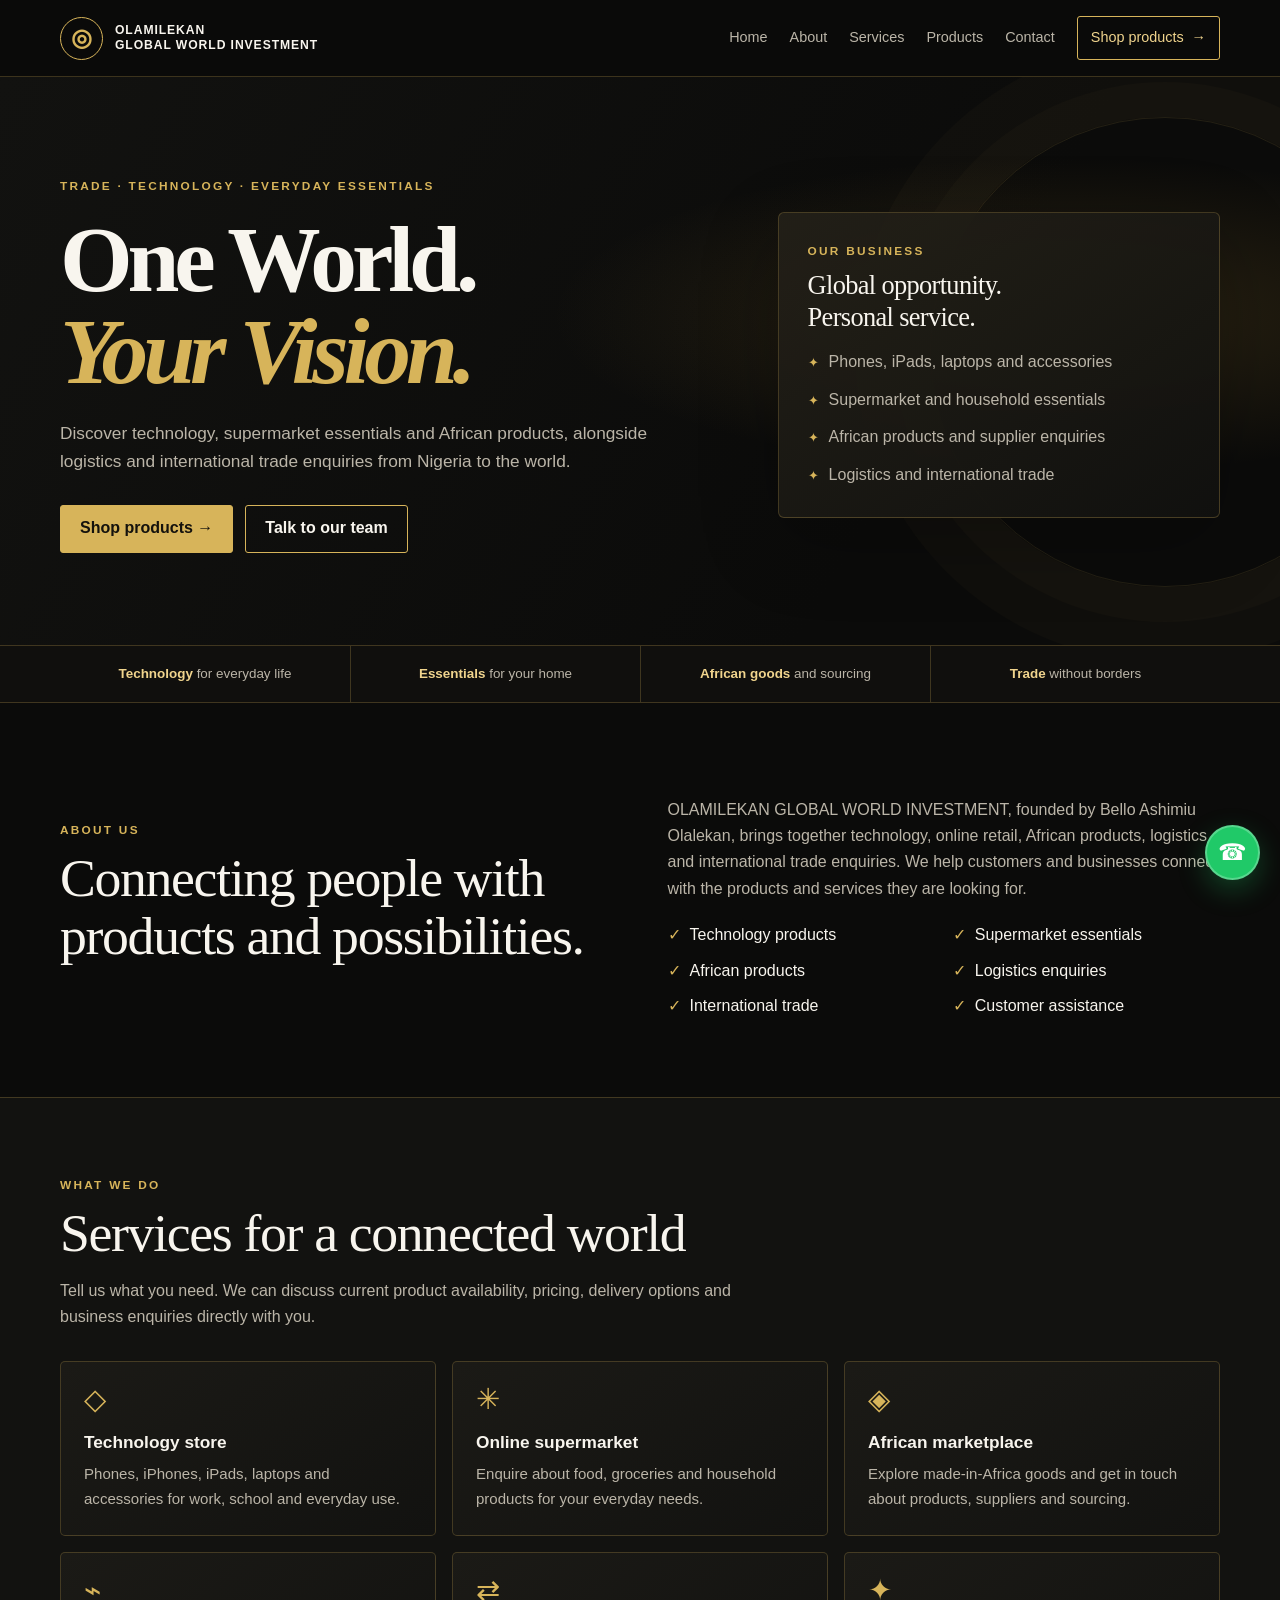
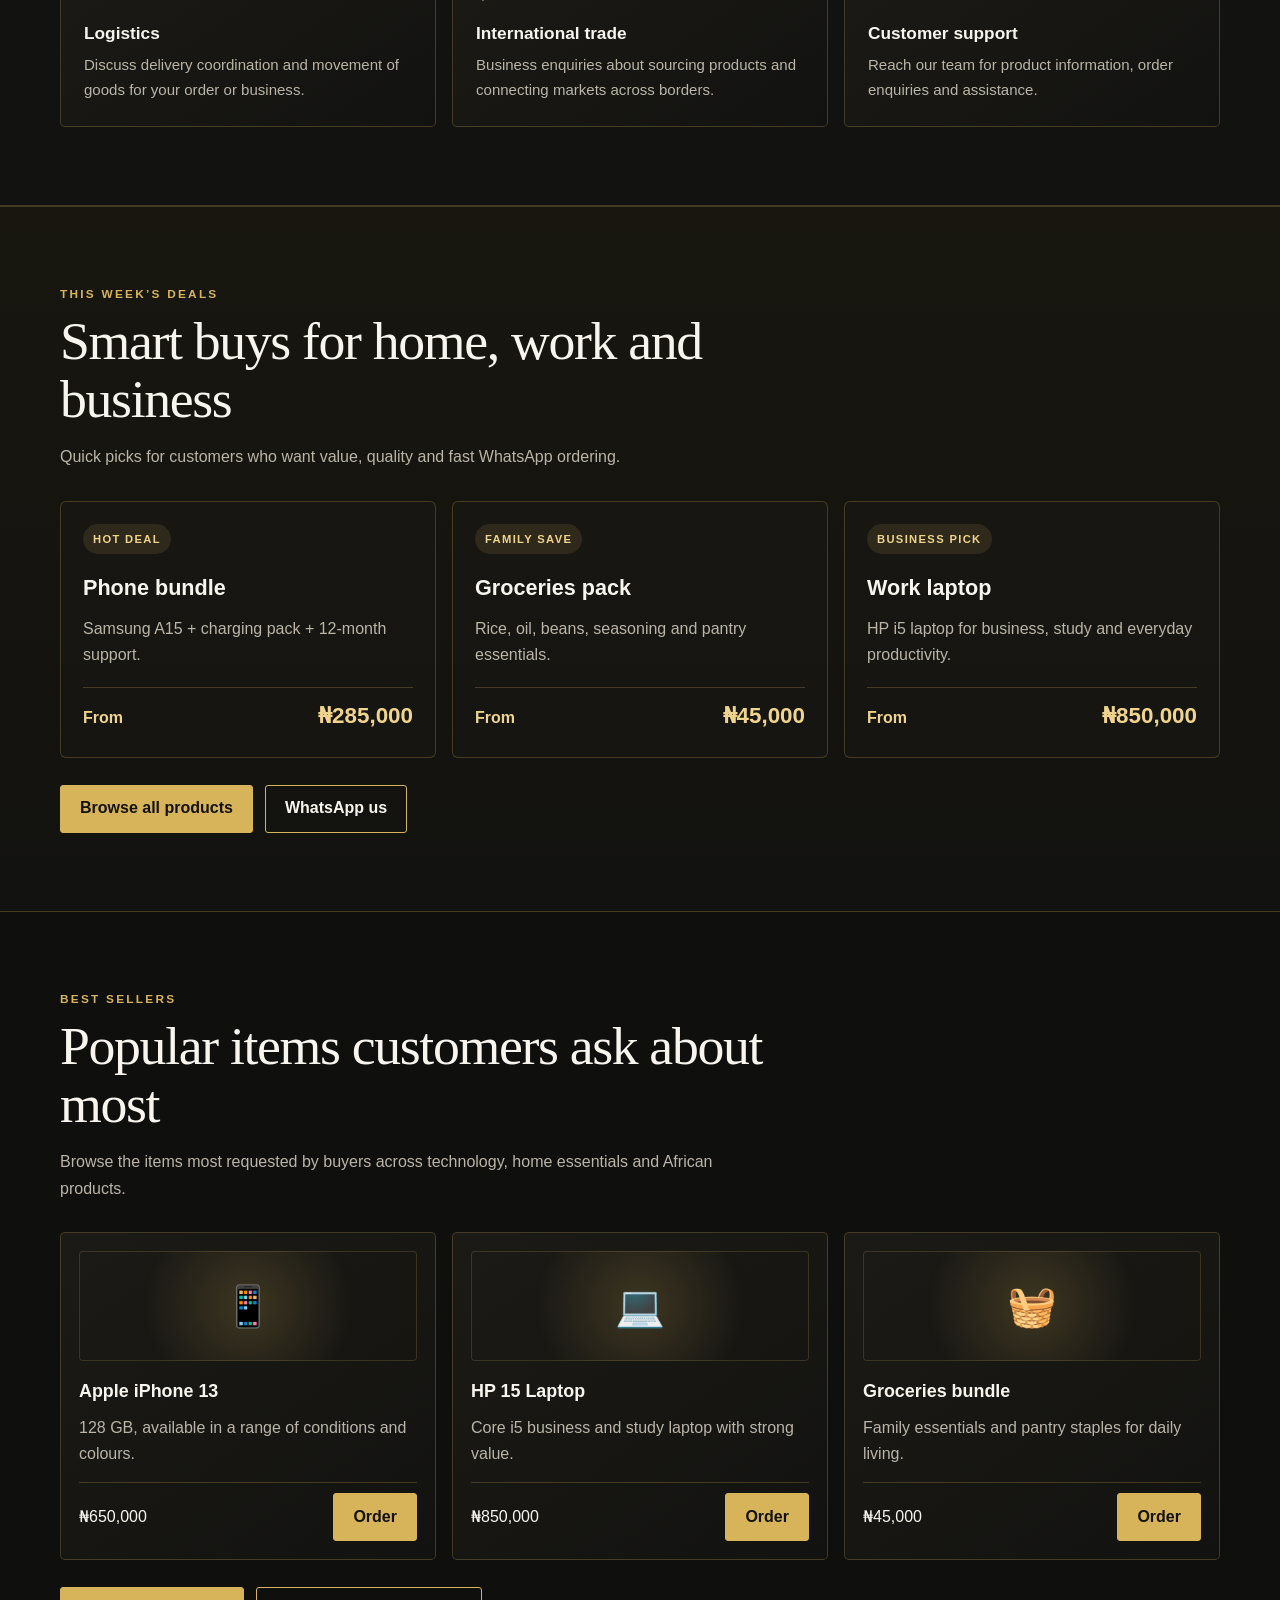
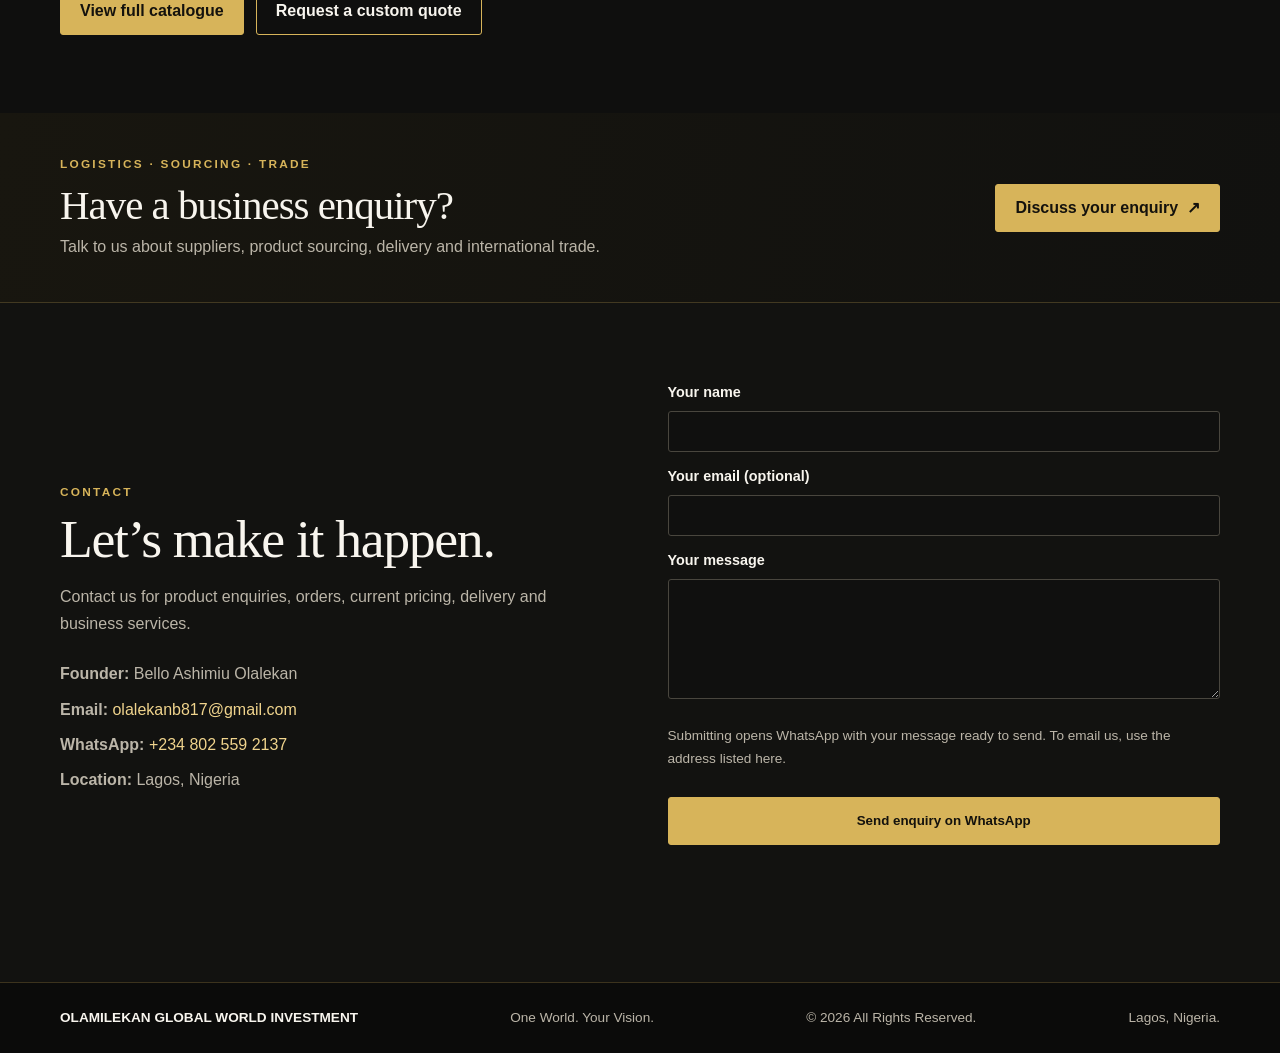
==== commit 75b81251: "Add sales-focused homepage sections for deals and best sellers while preserving the current design" ====
--- a/index.html
+++ b/index.html
@@ -16,10 +16,9 @@
     *,*::before,*::after{box-sizing:border-box}body{margin:0;background:var(--ink);color:var(--cream);line-height:1.65}a{color:inherit}.wrap{width:min(1160px,calc(100% - 44px));margin-inline:auto}
     .topbar{position:sticky;top:0;z-index:20;border-bottom:1px solid var(--line);background:rgba(11,11,10,.96);backdrop-filter:blur(14px)}.nav{min-height:76px;display:flex;align-items:center;justify-content:space-between;gap:24px}.brand{display:inline-flex;align-items:center;gap:12px;text-decoration:none}.brand-mark{width:43px;height:43px;display:grid;place-items:center;border:1px solid var(--gold);border-radius:50%;color:var(--gold);font:700 24px Georgia,serif}.brand-name{font-size:.76rem;font-weight:800;line-height:1.25;letter-spacing:.075em}.nav-links{display:flex;align-items:center;gap:22px}.nav-links a{color:var(--muted);font-size:.9rem;text-decoration:none}.nav-links a:hover{color:var(--bright)}.nav-links .nav-shop{padding:9px 13px;border:1px solid var(--gold);border-radius:3px;color:var(--bright)}.menu-toggle{display:none;border:1px solid var(--line);border-radius:4px;background:transparent;color:var(--cream);padding:8px 11px;font-size:1.2rem;cursor:pointer}:focus-visible{outline:2px solid var(--bright);outline-offset:4px}
     .hero{position:relative;overflow:hidden;padding:100px 0 92px;background:radial-gradient(ellipse at 83% 42%,rgba(181,139,49,.19),transparent 34%),linear-gradient(120deg,#121210,var(--ink) 70%)}.hero::after{position:absolute;content:"";width:470px;height:470px;right:-120px;top:7%;border:1px solid rgba(215,180,90,.12);border-radius:50%;box-shadow:0 0 0 35px rgba(215,180,90,.025),0 0 0 75px rgba(215,180,90,.02);pointer-events:none}.hero-grid{position:relative;z-index:1;display:grid;grid-template-columns:1.2fr .8fr;align-items:center;gap:54px}.eyebrow{color:var(--gold);font-size:.74rem;font-weight:800;letter-spacing:.19em;text-transform:uppercase}h1{margin:17px 0 20px;font:600 clamp(3.2rem,7.3vw,6.4rem)/.99 Georgia,"Times New Roman",serif;letter-spacing:-.055em}h1 span{color:var(--gold);font-style:italic}.hero-copy>p{max-width:625px;color:var(--muted);font-size:1.08rem}.actions{display:flex;flex-wrap:wrap;gap:12px;margin-top:29px}.button{min-height:48px;display:inline-flex;align-items:center;justify-content:center;padding:0 19px;border:1px solid var(--gold);border-radius:3px;background:var(--gold);color:#14120d;font-weight:800;text-decoration:none;transition:background .2s,transform .2s}.button:hover{background:var(--bright);transform:translateY(-1px)}.button.secondary{background:transparent;color:var(--cream)}.button.secondary:hover{color:var(--bright)}.hero-panel{padding:29px;border:1px solid var(--line);border-radius:6px;background:linear-gradient(145deg,rgba(35,32,24,.96),rgba(17,17,15,.96));box-shadow:0 24px 80px rgba(0,0,0,.24)}.hero-panel h2{margin:9px 0 16px;font:500 1.65rem/1.2 Georgia,serif}.hero-list{display:grid;gap:11px;margin:0;padding:0;list-style:none;color:var(--muted)}.hero-list li::before{content:"✦";margin-right:10px;color:var(--gold);font-size:.8rem}
-    .trust-strip{border-block:1px solid var(--line);background:#100f0d}.trust-inner{display:grid;grid-template-columns:repeat(4,1fr)}.trust-item{padding:17px 12px;text-align:center;color:var(--muted);font-size:.84rem}.trust-item+.trust-item{border-left:1px solid var(--line)}.trust-item strong{color:var(--bright)}section{padding:78px 0}.about-grid,.contact-grid{display:grid;grid-template-columns:1fr 1fr;align-items:center;gap:55px}h2{margin:8px 0 14px;font:500 clamp(2.15rem,4.2vw,3.55rem)/1.08 Georgia,"Times New Roman",serif;letter-spacing:-.025em}.about p,.section-heading>p,.card p,.contact p{color:var(--muted)}.about-copy{max-width:570px}.about-list{display:grid;grid-template-columns:repeat(2,minmax(0,1fr));gap:9px 18px;margin:20px 0 0;padding:0;list-style:none}.about-list li::before{content:"✓";margin-right:9px;color:var(--gold)}.services{border-block:1px solid var(--line);background:var(--surface)}.section-heading{max-width:720px;margin-bottom:30px}.grid{display:grid;grid-template-columns:repeat(3,minmax(0,1fr));gap:16px}.card{min-width:0;padding:23px;border:1px solid var(--line);border-radius:5px;background:linear-gradient(145deg,#1b1a16,#121210)}.card-icon{color:var(--gold);font-size:1.8rem;line-height:1}.card h3{margin:14px 0 6px;font-size:1.08rem}.card p{margin:0;font-size:.94rem}.catalogue{background:#0f0f0e}.catalogue-cta{margin-top:27px}.trade-band{padding:0;background:linear-gradient(100deg,#18160f,#11110f)}.trade-inner{display:flex;align-items:center;justify-content:space-between;gap:28px;padding-block:42px}.trade-inner h2{margin-bottom:7px;font-size:clamp(1.8rem,3.2vw,2.7rem)}.trade-inner p{margin:0;color:var(--muted)}.contact{border-top:1px solid var(--line);background:var(--surface)}.contact a:not(.button){color:var(--bright);text-decoration:none;overflow-wrap:anywhere}.contact a:not(.button):hover{text-decoration:underline}.contact-details{margin-top:24px}.contact-details p{margin:9px 0}form{display:grid;gap:13px}label{display:grid;gap:6px;font-size:.9rem;font-weight:650}input,textarea{width:100%;padding:12px;border:1px solid #49463e;border-radius:3px;background:#10100f;color:var(--cream)}textarea{min-height:120px;resize:vertical}.form-note,#form-status{color:var(--muted);font-size:.85rem}#form-status{min-height:1.4em}footer{padding:24px 0;border-top:1px solid var(--line);color:var(--muted);font-size:.85rem}.footer-inner{display:flex;flex-wrap:wrap;align-items:center;justify-content:space-between;gap:12px}.footer-inner strong{color:var(--cream)}.whatsapp-float{position:fixed;right:20px;bottom:20px;z-index:10;width:55px;height:55px;display:grid;place-items:center;border:2px solid rgba(255,255,255,.25);border-radius:50%;background:#20c968;color:#fff;font-size:1.45rem;text-decoration:none;box-shadow:0 10px 28px rgba(32,201,104,.28)}
-    @media(max-width:800px){.nav{min-height:70px}.menu-toggle{display:block}.nav-links{position:absolute;top:69px;left:0;right:0;display:none;align-items:stretch;gap:0;padding:8px 22px 15px;border-bottom:1px solid var(--line);background:#0b0b0a}.nav-links.open{display:flex;flex-direction:column}.nav-links a{padding:11px 0}.nav-links .nav-shop{padding:11px 12px;margin-top:6px;text-align:center}.hero{padding:75px 0}.hero-grid,.about-grid,.contact-grid{grid-template-columns:1fr;gap:29px}.hero-grid{max-width:680px}.grid{grid-template-columns:repeat(2,minmax(0,1fr))}section{padding:62px 0}.trade-inner{align-items:flex-start;flex-direction:column}}
-    @media(max-width:520px){.wrap{width:calc(100% - 32px)}.brand-name{font-size:.68rem}.brand-mark{width:39px;height:39px}.hero{padding:62px 0}h1{font-size:clamp(3rem,15vw,4.5rem)}.hero-panel{padding:22px}.trust-inner{grid-template-columns:repeat(2,1fr)}.trust-item:nth-child(3){border-left:0;border-top:1px solid var(--line)}.trust-item:nth-child(4){border-top:1px solid var(--line)}.grid,.about-list{grid-template-columns:1fr}.actions{flex-direction:column}.actions .button{width:100%}.footer-inner{align-items:flex-start;flex-direction:column}}
-    @media(prefers-reduced-motion:reduce){*,*::before,*::after{scroll-behavior:auto!important;transition-duration:.01ms!important}}
+    .trust-strip{border-block:1px solid var(--line);background:#100f0d}.trust-inner{display:grid;grid-template-columns:repeat(4,1fr)}.trust-item{padding:17px 12px;text-align:center;color:var(--muted);font-size:.84rem}.trust-item+.trust-item{border-left:1px solid var(--line)}.trust-item strong{color:var(--bright)}section{padding:78px 0}.about-grid,.contact-grid{display:grid;grid-template-columns:1fr 1fr;align-items:center;gap:55px}h2{margin:8px 0 14px;font:500 clamp(2.15rem,4.2vw,3.55rem)/1.08 Georgia,"Times New Roman",serif;letter-spacing:-.025em}.about p,.section-heading>p,.card p,.contact p{color:var(--muted)}.about-copy{max-width:570px}.about-list{display:grid;grid-template-columns:repeat(2,minmax(0,1fr));gap:9px 18px;margin:20px 0 0;padding:0;list-style:none}.about-list li::before{content:"✓";margin-right:9px;color:var(--gold)}.services{border-block:1px solid var(--line);background:var(--surface)}.section-heading{max-width:720px;margin-bottom:30px}.grid{display:grid;grid-template-columns:repeat(3,minmax(0,1fr));gap:16px}.card{min-width:0;padding:23px;border:1px solid var(--line);border-radius:5px;background:linear-gradient(145deg,#1b1a16,#121210)}.card-icon{color:var(--gold);font-size:1.8rem;line-height:1}.card h3{margin:14px 0 6px;font-size:1.08rem}.card p{margin:0;font-size:.94rem}.featured-deals{background:linear-gradient(180deg,#18160f,#121210);border-block:1px solid var(--line)}.deal-grid{display:grid;grid-template-columns:repeat(3,minmax(0,1fr));gap:16px}.deal-card{padding:22px;border:1px solid var(--line);border-radius:6px;background:rgba(255,255,255,.01)}.deal-badge{display:inline-flex;padding:6px 10px;border-radius:999px;background:rgba(215,180,90,.12);color:var(--bright);font-size:.7rem;font-weight:800;letter-spacing:.12em;text-transform:uppercase}.deal-card h3{margin:16px 0 10px;font-size:1.35rem}.deal-card p{margin:0 0 18px;color:var(--muted)}.deal-price{display:flex;align-items:baseline;justify-content:space-between;gap:12px;padding-top:10px;border-top:1px solid var(--line);font-weight:700;color:var(--bright)}.deal-price strong{font-size:1.4rem}.best-sellers{background:#0f0f0e}.seller-grid{display:grid;grid-template-columns:repeat(3,minmax(0,1fr));gap:16px}.seller-card{padding:18px;border:1px solid var(--line);border-radius:5px;background:linear-gradient(145deg,#1b1a16,#121210)}.seller-thumb{min-height:110px;display:grid;place-items:center;border:1px solid rgba(215,180,90,.18);border-radius:4px;background:radial-gradient(circle at center,rgba(215,180,90,.20),transparent 60%);color:var(--gold);font-size:2.5rem;margin-bottom:16px}.seller-card h3{margin:0 0 8px;font-size:1.12rem}.seller-card p{margin:0 0 15px;color:var(--muted)}.seller-meta{display:flex;align-items:center;justify-content:space-between;gap:12px;padding-top:10px;border-top:1px solid var(--line)}.seller-meta strong{color:var(--bright)}.catalogue{background:#0f0f0e}.catalogue-cta{margin-top:27px}.trade-band{padding:0;background:linear-gradient(100deg,#18160f,#11110f)}.trade-inner{display:flex;align-items:center;justify-content:space-between;gap:28px;padding-block:42px}.trade-inner h2{margin-bottom:7px;font-size:clamp(1.8rem,3.2vw,2.7rem)}.trade-inner p{margin:0;color:var(--muted)}.contact{border-top:1px solid var(--line);background:var(--surface)}.contact a:not(.button){color:var(--bright);text-decoration:none;overflow-wrap:anywhere}.contact a:not(.button):hover{text-decoration:underline}.contact-details{margin-top:24px}.contact-details p{margin:9px 0}form{display:grid;gap:13px}label{display:grid;gap:6px;font-size:.9rem;font-weight:650}input,textarea{width:100%;padding:12px;border:1px solid #49463e;border-radius:3px;background:#10100f;color:var(--cream)}textarea{min-height:120px;resize:vertical}.form-note,#form-status{color:var(--muted);font-size:.85rem}#form-status{min-height:1.4em}footer{padding:24px 0;border-top:1px solid var(--line);color:var(--muted);font-size:.85rem}.footer-inner{display:flex;flex-wrap:wrap;align-items:center;justify-content:space-between;gap:12px}.footer-inner strong{color:var(--cream)}.whatsapp-float{position:fixed;right:20px;bottom:20px;z-index:10;width:55px;height:55px;display:grid;place-items:center;border:2px solid rgba(255,255,255,.25);border-radius:50%;background:#20c968;color:#fff;font-size:1.45rem;text-decoration:none;box-shadow:0 10px 28px rgba(32,201,104,.28)}
+    @media(max-width:800px){.nav{min-height:70px}.menu-toggle{display:block}.nav-links{position:absolute;top:69px;left:0;right:0;display:none;align-items:stretch;gap:0;padding:8px 22px 15px;border-bottom:1px solid var(--line);background:#0b0b0a}.nav-links.open{display:flex;flex-direction:column}.nav-links a{padding:11px 0}.nav-links .nav-shop{padding:11px 12px;margin-top:6px;text-align:center}.hero{padding:75px 0}.hero-grid,.about-grid,.contact-grid{grid-template-columns:1fr;gap:29px}.hero-grid{max-width:680px}.deal-grid,.seller-grid,.grid{grid-template-columns:repeat(2,minmax(0,1fr))}section{padding:62px 0}.trade-inner{align-items:flex-start;flex-direction:column}}
+    @media(max-width:520px){.wrap{width:calc(100% - 32px)}.brand-name{font-size:.68rem}.brand-mark{width:39px;height:39px}.hero{padding:62px 0}h1{font-size:clamp(3rem,15vw,4.5rem)}.hero-panel{padding:22px}.trust-inner{grid-template-columns:repeat(2,1fr)}.trust-item:nth-child(3){border-left:0;border-top:1px solid var(--line)}.trust-item:nth-child(4){border-top:1px solid var(--line)}.deal-grid,.seller-grid,.grid,.about-list{grid-template-columns:1fr}.actions{flex-direction:column}.actions .button{width:100%}.footer-inner{align-items:flex-start;flex-direction:column}}@media(prefers-reduced-motion:reduce){*,*::before,*::after{scroll-behavior:auto!important;transition-duration:.01ms!important;animation-duration:.01ms!important}}
   </style>
 </head>
 <body>
@@ -38,7 +37,16 @@
     <section class="services" id="services"><div class="wrap"><div class="section-heading"><div class="eyebrow">What we do</div><h2>Services for a connected world</h2><p>Tell us what you need. We can discuss current product availability, pricing, delivery options and business enquiries directly with you.</p></div><div class="grid">
       <article class="card"><div class="card-icon" aria-hidden="true">◇</div><h3>Technology store</h3><p>Phones, iPhones, iPads, laptops and accessories for work, school and everyday use.</p></article><article class="card"><div class="card-icon" aria-hidden="true">✳</div><h3>Online supermarket</h3><p>Enquire about food, groceries and household products for your everyday needs.</p></article><article class="card"><div class="card-icon" aria-hidden="true">◈</div><h3>African marketplace</h3><p>Explore made-in-Africa goods and get in touch about products, suppliers and sourcing.</p></article><article class="card"><div class="card-icon" aria-hidden="true">⌁</div><h3>Logistics</h3><p>Discuss delivery coordination and movement of goods for your order or business.</p></article><article class="card"><div class="card-icon" aria-hidden="true">⇄</div><h3>International trade</h3><p>Business enquiries about sourcing products and connecting markets across borders.</p></article><article class="card"><div class="card-icon" aria-hidden="true">✦</div><h3>Customer support</h3><p>Reach our team for product information, order enquiries and assistance.</p></article>
     </div></div></section>
-    <section class="catalogue" id="products"><div class="wrap"><div class="section-heading"><div class="eyebrow">Product catalogue</div><h2>Find what you’re looking for</h2><p>Shop our dedicated catalogue for product photographs, featured items, indicative naira prices and direct WhatsApp ordering.</p><a class="button catalogue-cta" href="products.html">Shop products <span aria-hidden="true">&nbsp;→</span></a></div></div></section>
+    <section class="featured-deals"><div class="wrap"><div class="section-heading"><div class="eyebrow">This week’s deals</div><h2>Smart buys for home, work and business</h2><p>Quick picks for customers who want value, quality and fast WhatsApp ordering.</p></div><div class="deal-grid">
+      <article class="deal-card"><span class="deal-badge">Hot deal</span><h3>Phone bundle</h3><p>Samsung A15 + charging pack + 12-month support.</p><div class="deal-price"><span>From</span><strong>₦285,000</strong></div></article>
+      <article class="deal-card"><span class="deal-badge">Family save</span><h3>Groceries pack</h3><p>Rice, oil, beans, seasoning and pantry essentials.</p><div class="deal-price"><span>From</span><strong>₦45,000</strong></div></article>
+      <article class="deal-card"><span class="deal-badge">Business pick</span><h3>Work laptop</h3><p>HP i5 laptop for business, study and everyday productivity.</p><div class="deal-price"><span>From</span><strong>₦850,000</strong></div></article>
+    </div><div class="actions catalogue-cta"><a class="button" href="products.html">Browse all products</a><a class="button secondary" href="https://wa.me/2348025592137?text=Hello%2C%20I%20want%20to%20order%20a%20featured%20deal%20from%20your%20website." target="_blank" rel="noopener noreferrer">WhatsApp us</a></div></div></section>
+    <section class="best-sellers" id="products"><div class="wrap"><div class="section-heading"><div class="eyebrow">Best sellers</div><h2>Popular items customers ask about most</h2><p>Browse the items most requested by buyers across technology, home essentials and African products.</p></div><div class="seller-grid">
+      <article class="seller-card"><div class="seller-thumb" aria-hidden="true">📱</div><h3>Apple iPhone 13</h3><p>128 GB, available in a range of conditions and colours.</p><div class="seller-meta"><span>₦650,000</span><a class="button" href="https://wa.me/2348025592137?text=Hello%2C%20I%20want%20to%20ask%20about%20the%20Apple%20iPhone%2013%20%28%20128%20GB%29." target="_blank" rel="noopener noreferrer">Order</a></div></article>
+      <article class="seller-card"><div class="seller-thumb" aria-hidden="true">💻</div><h3>HP 15 Laptop</h3><p>Core i5 business and study laptop with strong value.</p><div class="seller-meta"><span>₦850,000</span><a class="button" href="https://wa.me/2348025592137?text=Hello%2C%20I%20want%20to%20ask%20about%20the%20HP%2015%20laptop." target="_blank" rel="noopener noreferrer">Order</a></div></article>
+      <article class="seller-card"><div class="seller-thumb" aria-hidden="true">🧺</div><h3>Groceries bundle</h3><p>Family essentials and pantry staples for daily living.</p><div class="seller-meta"><span>₦45,000</span><a class="button" href="https://wa.me/2348025592137?text=Hello%2C%20I%20want%20to%20ask%20about%20the%20grocery%20bundle." target="_blank" rel="noopener noreferrer">Order</a></div></article>
+    </div><div class="actions catalogue-cta"><a class="button" href="products.html">View full catalogue</a><a class="button secondary" href="#contact">Request a custom quote</a></div></div></section>
     <section class="trade-band" id="logistics"><div class="wrap trade-inner"><div><div class="eyebrow">Logistics · Sourcing · Trade</div><h2>Have a business enquiry?</h2><p>Talk to us about suppliers, product sourcing, delivery and international trade.</p></div><a class="button" href="https://wa.me/2348025592137?text=Hello%2C%20I%20have%20a%20business%20enquiry%20about%20logistics%2C%20sourcing%20or%20international%20trade." target="_blank" rel="noopener noreferrer">Discuss your enquiry&nbsp; ↗</a></div></section>
     <section class="contact" id="contact"><div class="wrap contact-grid"><div><div class="eyebrow">Contact</div><h2>Let’s make it happen.</h2><p>Contact us for product enquiries, orders, current pricing, delivery and business services.</p><div class="contact-details"><p><strong>Founder:</strong> Bello Ashimiu Olalekan</p><p><strong>Email:</strong> <a href="mailto:olalekanb817@gmail.com">olalekanb817@gmail.com</a></p><p><strong>WhatsApp:</strong> <a href="https://wa.me/2348025592137" target="_blank" rel="noopener noreferrer">+234 802 559 2137</a></p><p><strong>Location:</strong> Lagos, Nigeria</p></div></div>
       <form id="contact-form"><label for="name">Your name<input id="name" name="name" autocomplete="name" required></label><label for="email">Your email (optional)<input id="email" name="email" type="email" autocomplete="email"></label><label for="message">Your message<textarea id="message" name="message" required></textarea></label><p class="form-note">Submitting opens WhatsApp with your message ready to send. To email us, use the address listed here.</p><button class="button" type="submit">Send enquiry on WhatsApp</button><p id="form-status" role="status" aria-live="polite"></p></form>
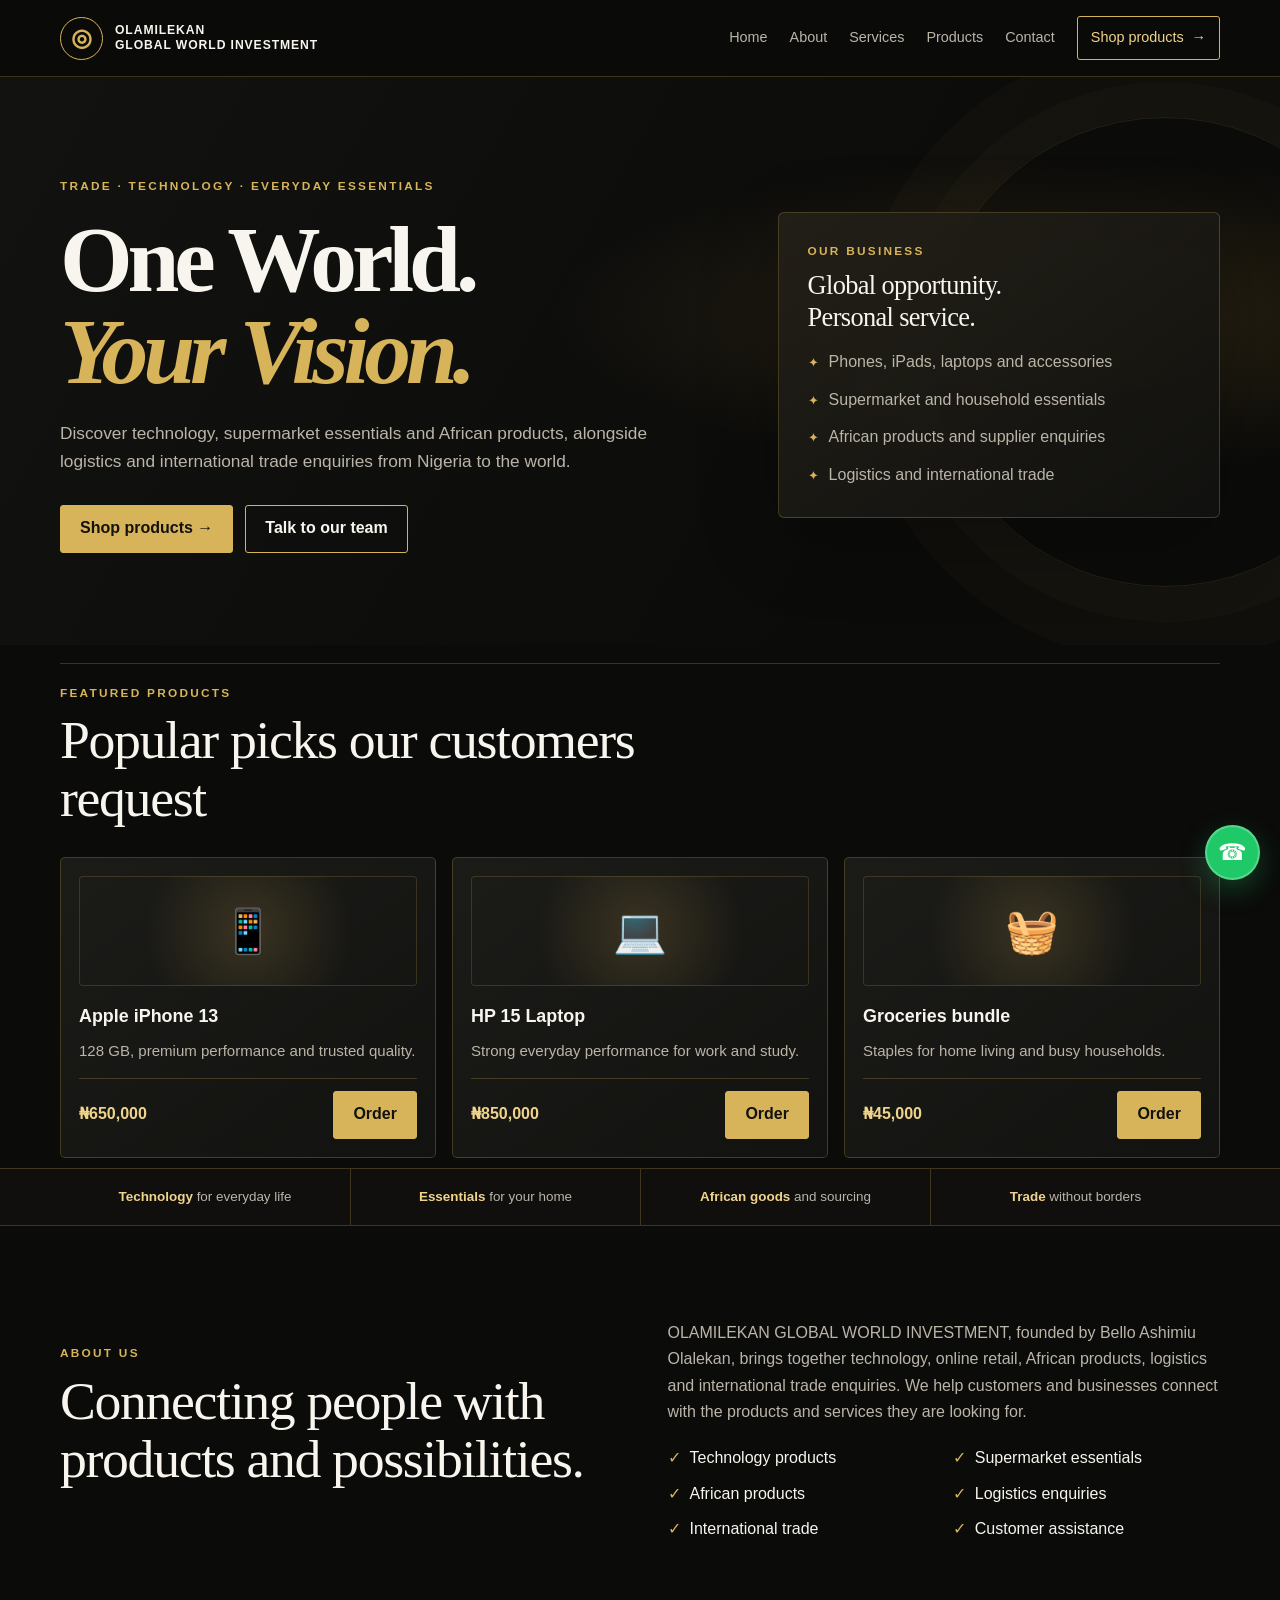
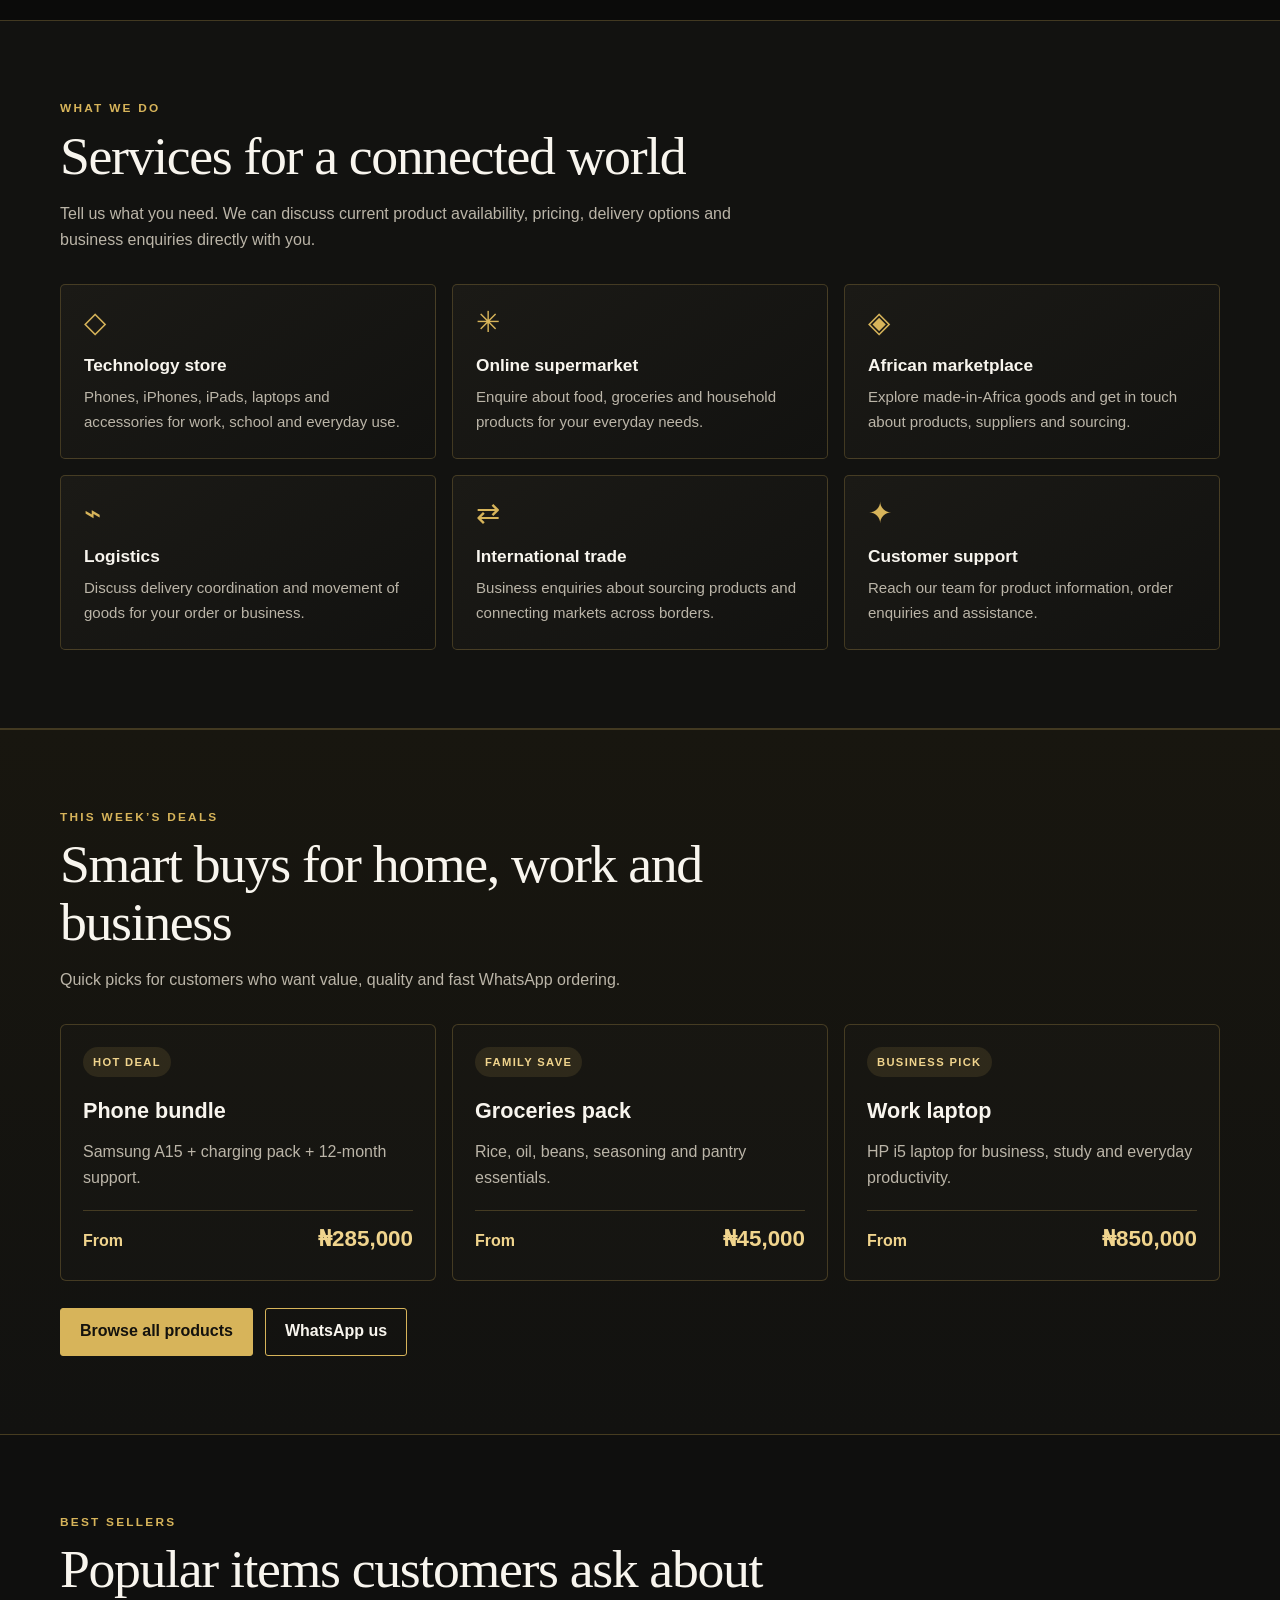
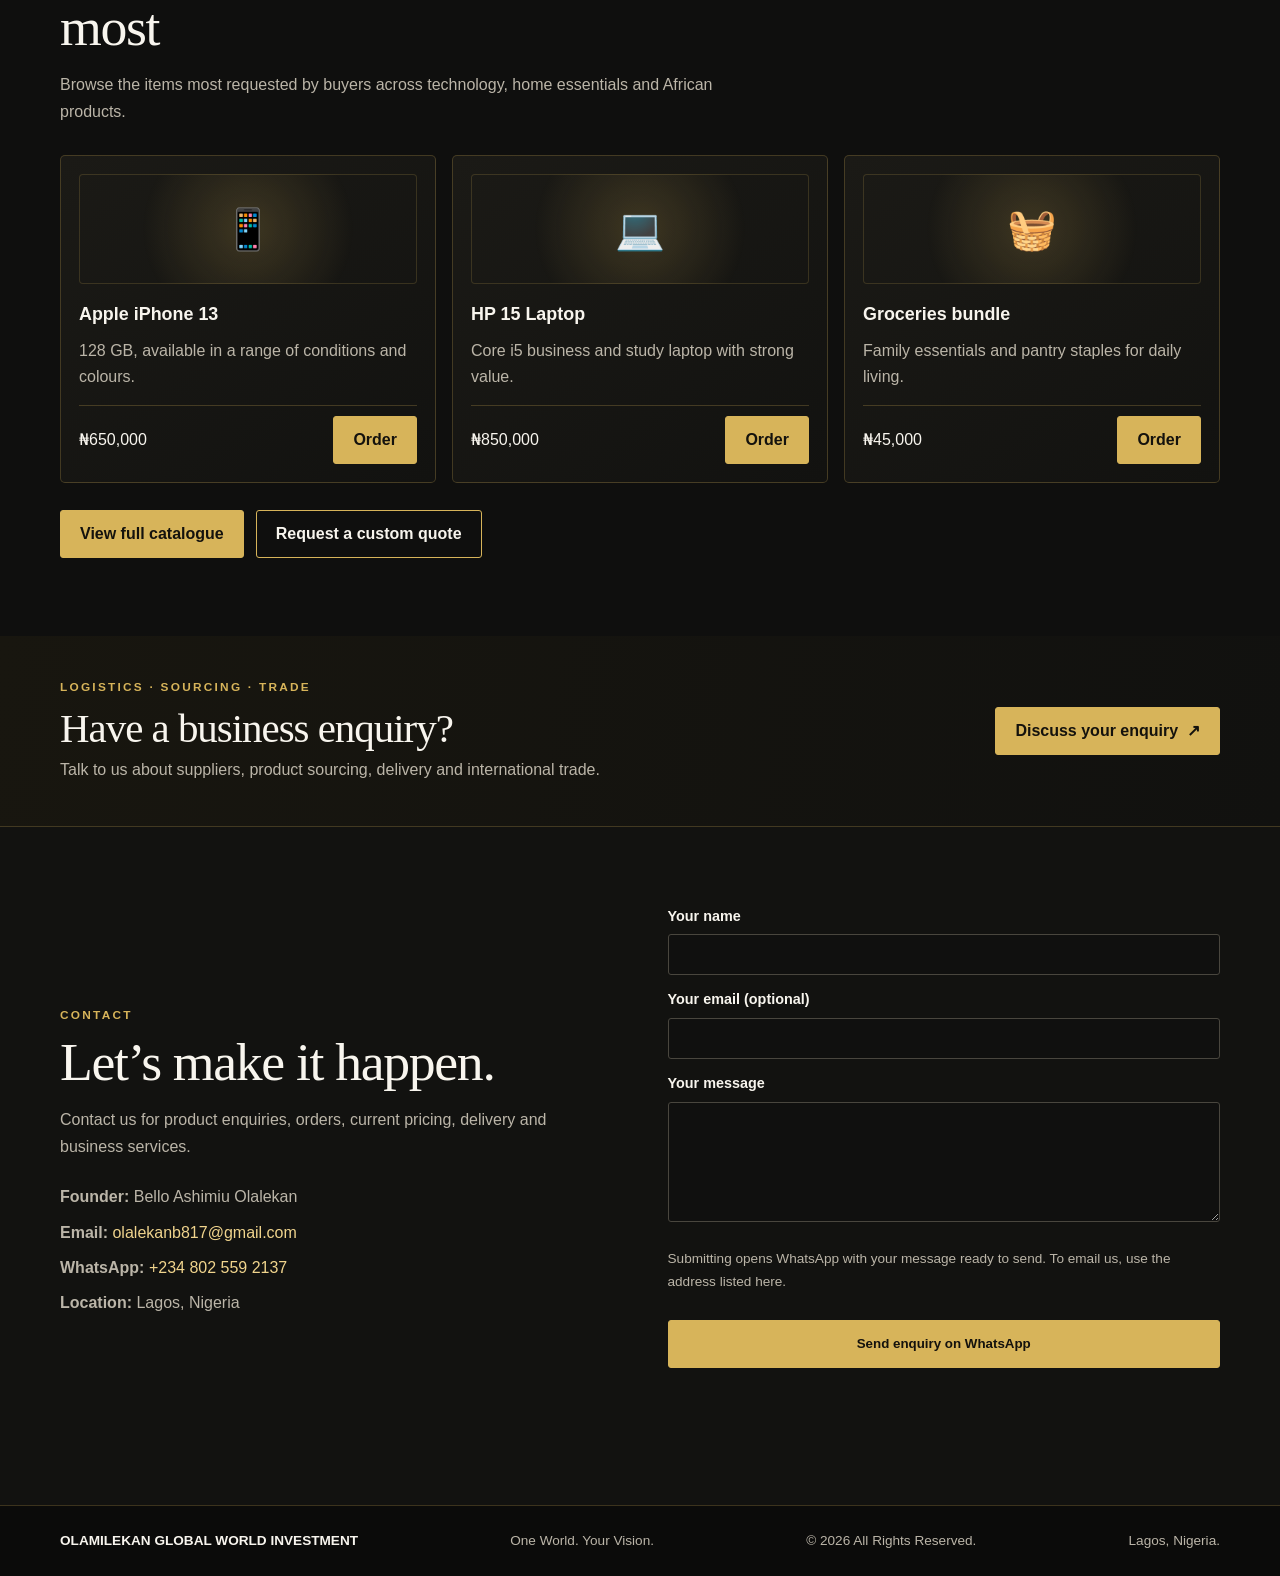
==== commit 9311d1a6: "Add a prominent featured-products banner to the homepage for stronger product visibility and convers" ====
--- a/index.html
+++ b/index.html
@@ -16,9 +16,9 @@
     *,*::before,*::after{box-sizing:border-box}body{margin:0;background:var(--ink);color:var(--cream);line-height:1.65}a{color:inherit}.wrap{width:min(1160px,calc(100% - 44px));margin-inline:auto}
     .topbar{position:sticky;top:0;z-index:20;border-bottom:1px solid var(--line);background:rgba(11,11,10,.96);backdrop-filter:blur(14px)}.nav{min-height:76px;display:flex;align-items:center;justify-content:space-between;gap:24px}.brand{display:inline-flex;align-items:center;gap:12px;text-decoration:none}.brand-mark{width:43px;height:43px;display:grid;place-items:center;border:1px solid var(--gold);border-radius:50%;color:var(--gold);font:700 24px Georgia,serif}.brand-name{font-size:.76rem;font-weight:800;line-height:1.25;letter-spacing:.075em}.nav-links{display:flex;align-items:center;gap:22px}.nav-links a{color:var(--muted);font-size:.9rem;text-decoration:none}.nav-links a:hover{color:var(--bright)}.nav-links .nav-shop{padding:9px 13px;border:1px solid var(--gold);border-radius:3px;color:var(--bright)}.menu-toggle{display:none;border:1px solid var(--line);border-radius:4px;background:transparent;color:var(--cream);padding:8px 11px;font-size:1.2rem;cursor:pointer}:focus-visible{outline:2px solid var(--bright);outline-offset:4px}
     .hero{position:relative;overflow:hidden;padding:100px 0 92px;background:radial-gradient(ellipse at 83% 42%,rgba(181,139,49,.19),transparent 34%),linear-gradient(120deg,#121210,var(--ink) 70%)}.hero::after{position:absolute;content:"";width:470px;height:470px;right:-120px;top:7%;border:1px solid rgba(215,180,90,.12);border-radius:50%;box-shadow:0 0 0 35px rgba(215,180,90,.025),0 0 0 75px rgba(215,180,90,.02);pointer-events:none}.hero-grid{position:relative;z-index:1;display:grid;grid-template-columns:1.2fr .8fr;align-items:center;gap:54px}.eyebrow{color:var(--gold);font-size:.74rem;font-weight:800;letter-spacing:.19em;text-transform:uppercase}h1{margin:17px 0 20px;font:600 clamp(3.2rem,7.3vw,6.4rem)/.99 Georgia,"Times New Roman",serif;letter-spacing:-.055em}h1 span{color:var(--gold);font-style:italic}.hero-copy>p{max-width:625px;color:var(--muted);font-size:1.08rem}.actions{display:flex;flex-wrap:wrap;gap:12px;margin-top:29px}.button{min-height:48px;display:inline-flex;align-items:center;justify-content:center;padding:0 19px;border:1px solid var(--gold);border-radius:3px;background:var(--gold);color:#14120d;font-weight:800;text-decoration:none;transition:background .2s,transform .2s}.button:hover{background:var(--bright);transform:translateY(-1px)}.button.secondary{background:transparent;color:var(--cream)}.button.secondary:hover{color:var(--bright)}.hero-panel{padding:29px;border:1px solid var(--line);border-radius:6px;background:linear-gradient(145deg,rgba(35,32,24,.96),rgba(17,17,15,.96));box-shadow:0 24px 80px rgba(0,0,0,.24)}.hero-panel h2{margin:9px 0 16px;font:500 1.65rem/1.2 Georgia,serif}.hero-list{display:grid;gap:11px;margin:0;padding:0;list-style:none;color:var(--muted)}.hero-list li::before{content:"✦";margin-right:10px;color:var(--gold);font-size:.8rem}
-    .trust-strip{border-block:1px solid var(--line);background:#100f0d}.trust-inner{display:grid;grid-template-columns:repeat(4,1fr)}.trust-item{padding:17px 12px;text-align:center;color:var(--muted);font-size:.84rem}.trust-item+.trust-item{border-left:1px solid var(--line)}.trust-item strong{color:var(--bright)}section{padding:78px 0}.about-grid,.contact-grid{display:grid;grid-template-columns:1fr 1fr;align-items:center;gap:55px}h2{margin:8px 0 14px;font:500 clamp(2.15rem,4.2vw,3.55rem)/1.08 Georgia,"Times New Roman",serif;letter-spacing:-.025em}.about p,.section-heading>p,.card p,.contact p{color:var(--muted)}.about-copy{max-width:570px}.about-list{display:grid;grid-template-columns:repeat(2,minmax(0,1fr));gap:9px 18px;margin:20px 0 0;padding:0;list-style:none}.about-list li::before{content:"✓";margin-right:9px;color:var(--gold)}.services{border-block:1px solid var(--line);background:var(--surface)}.section-heading{max-width:720px;margin-bottom:30px}.grid{display:grid;grid-template-columns:repeat(3,minmax(0,1fr));gap:16px}.card{min-width:0;padding:23px;border:1px solid var(--line);border-radius:5px;background:linear-gradient(145deg,#1b1a16,#121210)}.card-icon{color:var(--gold);font-size:1.8rem;line-height:1}.card h3{margin:14px 0 6px;font-size:1.08rem}.card p{margin:0;font-size:.94rem}.featured-deals{background:linear-gradient(180deg,#18160f,#121210);border-block:1px solid var(--line)}.deal-grid{display:grid;grid-template-columns:repeat(3,minmax(0,1fr));gap:16px}.deal-card{padding:22px;border:1px solid var(--line);border-radius:6px;background:rgba(255,255,255,.01)}.deal-badge{display:inline-flex;padding:6px 10px;border-radius:999px;background:rgba(215,180,90,.12);color:var(--bright);font-size:.7rem;font-weight:800;letter-spacing:.12em;text-transform:uppercase}.deal-card h3{margin:16px 0 10px;font-size:1.35rem}.deal-card p{margin:0 0 18px;color:var(--muted)}.deal-price{display:flex;align-items:baseline;justify-content:space-between;gap:12px;padding-top:10px;border-top:1px solid var(--line);font-weight:700;color:var(--bright)}.deal-price strong{font-size:1.4rem}.best-sellers{background:#0f0f0e}.seller-grid{display:grid;grid-template-columns:repeat(3,minmax(0,1fr));gap:16px}.seller-card{padding:18px;border:1px solid var(--line);border-radius:5px;background:linear-gradient(145deg,#1b1a16,#121210)}.seller-thumb{min-height:110px;display:grid;place-items:center;border:1px solid rgba(215,180,90,.18);border-radius:4px;background:radial-gradient(circle at center,rgba(215,180,90,.20),transparent 60%);color:var(--gold);font-size:2.5rem;margin-bottom:16px}.seller-card h3{margin:0 0 8px;font-size:1.12rem}.seller-card p{margin:0 0 15px;color:var(--muted)}.seller-meta{display:flex;align-items:center;justify-content:space-between;gap:12px;padding-top:10px;border-top:1px solid var(--line)}.seller-meta strong{color:var(--bright)}.catalogue{background:#0f0f0e}.catalogue-cta{margin-top:27px}.trade-band{padding:0;background:linear-gradient(100deg,#18160f,#11110f)}.trade-inner{display:flex;align-items:center;justify-content:space-between;gap:28px;padding-block:42px}.trade-inner h2{margin-bottom:7px;font-size:clamp(1.8rem,3.2vw,2.7rem)}.trade-inner p{margin:0;color:var(--muted)}.contact{border-top:1px solid var(--line);background:var(--surface)}.contact a:not(.button){color:var(--bright);text-decoration:none;overflow-wrap:anywhere}.contact a:not(.button):hover{text-decoration:underline}.contact-details{margin-top:24px}.contact-details p{margin:9px 0}form{display:grid;gap:13px}label{display:grid;gap:6px;font-size:.9rem;font-weight:650}input,textarea{width:100%;padding:12px;border:1px solid #49463e;border-radius:3px;background:#10100f;color:var(--cream)}textarea{min-height:120px;resize:vertical}.form-note,#form-status{color:var(--muted);font-size:.85rem}#form-status{min-height:1.4em}footer{padding:24px 0;border-top:1px solid var(--line);color:var(--muted);font-size:.85rem}.footer-inner{display:flex;flex-wrap:wrap;align-items:center;justify-content:space-between;gap:12px}.footer-inner strong{color:var(--cream)}.whatsapp-float{position:fixed;right:20px;bottom:20px;z-index:10;width:55px;height:55px;display:grid;place-items:center;border:2px solid rgba(255,255,255,.25);border-radius:50%;background:#20c968;color:#fff;font-size:1.45rem;text-decoration:none;box-shadow:0 10px 28px rgba(32,201,104,.28)}
-    @media(max-width:800px){.nav{min-height:70px}.menu-toggle{display:block}.nav-links{position:absolute;top:69px;left:0;right:0;display:none;align-items:stretch;gap:0;padding:8px 22px 15px;border-bottom:1px solid var(--line);background:#0b0b0a}.nav-links.open{display:flex;flex-direction:column}.nav-links a{padding:11px 0}.nav-links .nav-shop{padding:11px 12px;margin-top:6px;text-align:center}.hero{padding:75px 0}.hero-grid,.about-grid,.contact-grid{grid-template-columns:1fr;gap:29px}.hero-grid{max-width:680px}.deal-grid,.seller-grid,.grid{grid-template-columns:repeat(2,minmax(0,1fr))}section{padding:62px 0}.trade-inner{align-items:flex-start;flex-direction:column}}
-    @media(max-width:520px){.wrap{width:calc(100% - 32px)}.brand-name{font-size:.68rem}.brand-mark{width:39px;height:39px}.hero{padding:62px 0}h1{font-size:clamp(3rem,15vw,4.5rem)}.hero-panel{padding:22px}.trust-inner{grid-template-columns:repeat(2,1fr)}.trust-item:nth-child(3){border-left:0;border-top:1px solid var(--line)}.trust-item:nth-child(4){border-top:1px solid var(--line)}.deal-grid,.seller-grid,.grid,.about-list{grid-template-columns:1fr}.actions{flex-direction:column}.actions .button{width:100%}.footer-inner{align-items:flex-start;flex-direction:column}}@media(prefers-reduced-motion:reduce){*,*::before,*::after{scroll-behavior:auto!important;transition-duration:.01ms!important;animation-duration:.01ms!important}}
+    .trust-strip{border-block:1px solid var(--line);background:#100f0d}.trust-inner{display:grid;grid-template-columns:repeat(4,1fr)}.trust-item{padding:17px 12px;text-align:center;color:var(--muted);font-size:.84rem}.trust-item+.trust-item{border-left:1px solid var(--line)}.trust-item strong{color:var(--bright)}section{padding:78px 0}.about-grid,.contact-grid{display:grid;grid-template-columns:1fr 1fr;align-items:center;gap:55px}h2{margin:8px 0 14px;font:500 clamp(2.15rem,4.2vw,3.55rem)/1.08 Georgia,"Times New Roman",serif;letter-spacing:-.025em}.about p,.section-heading>p,.card p,.contact p{color:var(--muted)}.about-copy{max-width:570px}.about-list{display:grid;grid-template-columns:repeat(2,minmax(0,1fr));gap:9px 18px;margin:20px 0 0;padding:0;list-style:none}.about-list li::before{content:"✓";margin-right:9px;color:var(--gold)}.services{border-block:1px solid var(--line);background:var(--surface)}.section-heading{max-width:720px;margin-bottom:30px}.grid{display:grid;grid-template-columns:repeat(3,minmax(0,1fr));gap:16px}.card{min-width:0;padding:23px;border:1px solid var(--line);border-radius:5px;background:linear-gradient(145deg,#1b1a16,#121210)}.card-icon{color:var(--gold);font-size:1.8rem;line-height:1}.card h3{margin:14px 0 6px;font-size:1.08rem}.card p{margin:0;font-size:.94rem}.featured-hero{padding:18px 0 0;background:var(--ink)}.featured-wrap{padding:20px 0 10px;border-top:1px solid var(--line)}.featured-grid{display:grid;grid-template-columns:repeat(3,minmax(0,1fr));gap:16px}.featured-card{display:flex;flex-direction:column;min-width:0;padding:18px;border:1px solid var(--line);border-radius:5px;background:linear-gradient(145deg,#1b1b18,#121210)}.featured-icon{min-height:110px;display:grid;place-items:center;border:1px solid rgba(215,180,90,.18);border-radius:4px;background:radial-gradient(circle at center,rgba(215,180,90,.18),transparent 60%);color:var(--gold);font-size:2.7rem}.featured-card h3{margin:16px 0 7px;font-size:1.12rem}.featured-card p{margin:0 0 14px;color:var(--muted);font-size:.94rem}.featured-meta{display:flex;align-items:center;justify-content:space-between;gap:12px;padding-top:12px;border-top:1px solid var(--line);margin-top:auto}.featured-meta strong{color:var(--bright)}.featured-deals{background:linear-gradient(180deg,#18160f,#121210);border-block:1px solid var(--line)}.deal-grid{display:grid;grid-template-columns:repeat(3,minmax(0,1fr));gap:16px}.deal-card{padding:22px;border:1px solid var(--line);border-radius:6px;background:rgba(255,255,255,.01)}.deal-badge{display:inline-flex;padding:6px 10px;border-radius:999px;background:rgba(215,180,90,.12);color:var(--bright);font-size:.7rem;font-weight:800;letter-spacing:.12em;text-transform:uppercase}.deal-card h3{margin:16px 0 10px;font-size:1.35rem}.deal-card p{margin:0 0 18px;color:var(--muted)}.deal-price{display:flex;align-items:baseline;justify-content:space-between;gap:12px;padding-top:10px;border-top:1px solid var(--line);font-weight:700;color:var(--bright)}.deal-price strong{font-size:1.4rem}.best-sellers{background:#0f0f0e}.seller-grid{display:grid;grid-template-columns:repeat(3,minmax(0,1fr));gap:16px}.seller-card{padding:18px;border:1px solid var(--line);border-radius:5px;background:linear-gradient(145deg,#1b1a16,#121210)}.seller-thumb{min-height:110px;display:grid;place-items:center;border:1px solid rgba(215,180,90,.18);border-radius:4px;background:radial-gradient(circle at center,rgba(215,180,90,.20),transparent 60%);color:var(--gold);font-size:2.5rem;margin-bottom:16px}.seller-card h3{margin:0 0 8px;font-size:1.12rem}.seller-card p{margin:0 0 15px;color:var(--muted)}.seller-meta{display:flex;align-items:center;justify-content:space-between;gap:12px;padding-top:10px;border-top:1px solid var(--line)}.seller-meta strong{color:var(--bright)}.catalogue{background:#0f0f0e}.catalogue-cta{margin-top:27px}.trade-band{padding:0;background:linear-gradient(100deg,#18160f,#11110f)}.trade-inner{display:flex;align-items:center;justify-content:space-between;gap:28px;padding-block:42px}.trade-inner h2{margin-bottom:7px;font-size:clamp(1.8rem,3.2vw,2.7rem)}.trade-inner p{margin:0;color:var(--muted)}.contact{border-top:1px solid var(--line);background:var(--surface)}.contact a:not(.button){color:var(--bright);text-decoration:none;overflow-wrap:anywhere}.contact a:not(.button):hover{text-decoration:underline}.contact-details{margin-top:24px}.contact-details p{margin:9px 0}form{display:grid;gap:13px}label{display:grid;gap:6px;font-size:.9rem;font-weight:650}input,textarea{width:100%;padding:12px;border:1px solid #49463e;border-radius:3px;background:#10100f;color:var(--cream)}textarea{min-height:120px;resize:vertical}.form-note,#form-status{color:var(--muted);font-size:.85rem}#form-status{min-height:1.4em}footer{padding:24px 0;border-top:1px solid var(--line);color:var(--muted);font-size:.85rem}.footer-inner{display:flex;flex-wrap:wrap;align-items:center;justify-content:space-between;gap:12px}.footer-inner strong{color:var(--cream)}.whatsapp-float{position:fixed;right:20px;bottom:20px;z-index:10;width:55px;height:55px;display:grid;place-items:center;border:2px solid rgba(255,255,255,.25);border-radius:50%;background:#20c968;color:#fff;font-size:1.45rem;text-decoration:none;box-shadow:0 10px 28px rgba(32,201,104,.28)}
+    @media(max-width:800px){.nav{min-height:70px}.menu-toggle{display:block}.nav-links{position:absolute;top:69px;left:0;right:0;display:none;align-items:stretch;gap:0;padding:8px 22px 15px;border-bottom:1px solid var(--line);background:#0b0b0a}.nav-links.open{display:flex;flex-direction:column}.nav-links a{padding:11px 0}.nav-links .nav-shop{padding:11px 12px;margin-top:6px;text-align:center}.hero{padding:75px 0}.hero-grid,.about-grid,.contact-grid{grid-template-columns:1fr;gap:29px}.hero-grid{max-width:680px}.featured-grid,.deal-grid,.seller-grid,.grid{grid-template-columns:repeat(2,minmax(0,1fr))}section{padding:62px 0}.trade-inner{align-items:flex-start;flex-direction:column}}
+    @media(max-width:520px){.wrap{width:calc(100% - 32px)}.brand-name{font-size:.68rem}.brand-mark{width:39px;height:39px}.hero{padding:62px 0}h1{font-size:clamp(3rem,15vw,4.5rem)}.hero-panel{padding:22px}.trust-inner{grid-template-columns:repeat(2,1fr)}.trust-item:nth-child(3){border-left:0;border-top:1px solid var(--line)}.trust-item:nth-child(4){border-top:1px solid var(--line)}.featured-grid,.deal-grid,.seller-grid,.grid,.about-list{grid-template-columns:1fr}.actions{flex-direction:column}.actions .button{width:100%}.footer-inner{align-items:flex-start;flex-direction:column}}@media(prefers-reduced-motion:reduce){*,*::before,*::after{scroll-behavior:auto!important;transition-duration:.01ms!important;animation-duration:.01ms!important}}
   </style>
 </head>
 <body>
@@ -32,6 +32,11 @@
       <div class="hero-copy"><div class="eyebrow">Trade · Technology · Everyday essentials</div><h1>One World.<br><span>Your Vision.</span></h1><p>Discover technology, supermarket essentials and African products, alongside logistics and international trade enquiries from Nigeria to the world.</p><div class="actions"><a class="button" href="products.html">Shop products <span aria-hidden="true">&nbsp;→</span></a><a class="button secondary" href="#contact">Talk to our team</a></div></div>
       <aside class="hero-panel" aria-label="Business areas"><div class="eyebrow">Our business</div><h2>Global opportunity.<br>Personal service.</h2><ul class="hero-list"><li>Phones, iPads, laptops and accessories</li><li>Supermarket and household essentials</li><li>African products and supplier enquiries</li><li>Logistics and international trade</li></ul></aside>
     </div></section>
+    <section class="featured-hero"><div class="wrap featured-wrap"><div class="section-heading"><div class="eyebrow">Featured products</div><h2>Popular picks our customers request</h2></div><div class="featured-grid">
+      <article class="featured-card"><div class="featured-icon" aria-hidden="true">📱</div><h3>Apple iPhone 13</h3><p>128 GB, premium performance and trusted quality.</p><div class="featured-meta"><strong>₦650,000</strong><a class="button" href="https://wa.me/2348025592137?text=Hello%2C%20I%20want%20to%20ask%20about%20the%20Apple%20iPhone%2013%20%28%20128%20GB%29." target="_blank" rel="noopener noreferrer">Order</a></div></article>
+      <article class="featured-card"><div class="featured-icon" aria-hidden="true">💻</div><h3>HP 15 Laptop</h3><p>Strong everyday performance for work and study.</p><div class="featured-meta"><strong>₦850,000</strong><a class="button" href="https://wa.me/2348025592137?text=Hello%2C%20I%20want%20to%20ask%20about%20the%20HP%2015%20laptop." target="_blank" rel="noopener noreferrer">Order</a></div></article>
+      <article class="featured-card"><div class="featured-icon" aria-hidden="true">🧺</div><h3>Groceries bundle</h3><p>Staples for home living and busy households.</p><div class="featured-meta"><strong>₦45,000</strong><a class="button" href="https://wa.me/2348025592137?text=Hello%2C%20I%20want%20to%20ask%20about%20the%20grocery%20bundle." target="_blank" rel="noopener noreferrer">Order</a></div></article>
+    </div></div></section>
     <div class="trust-strip" aria-label="Our focus"><div class="wrap trust-inner"><div class="trust-item"><strong>Technology</strong> for everyday life</div><div class="trust-item"><strong>Essentials</strong> for your home</div><div class="trust-item"><strong>African goods</strong> and sourcing</div><div class="trust-item"><strong>Trade</strong> without borders</div></div></div>
     <section class="about" id="about"><div class="wrap about-grid"><div><div class="eyebrow">About us</div><h2>Connecting people with products and possibilities.</h2></div><div class="about-copy"><p>OLAMILEKAN GLOBAL WORLD INVESTMENT, founded by Bello Ashimiu Olalekan, brings together technology, online retail, African products, logistics and international trade enquiries. We help customers and businesses connect with the products and services they are looking for.</p><ul class="about-list"><li>Technology products</li><li>Supermarket essentials</li><li>African products</li><li>Logistics enquiries</li><li>International trade</li><li>Customer assistance</li></ul></div></div></section>
     <section class="services" id="services"><div class="wrap"><div class="section-heading"><div class="eyebrow">What we do</div><h2>Services for a connected world</h2><p>Tell us what you need. We can discuss current product availability, pricing, delivery options and business enquiries directly with you.</p></div><div class="grid">
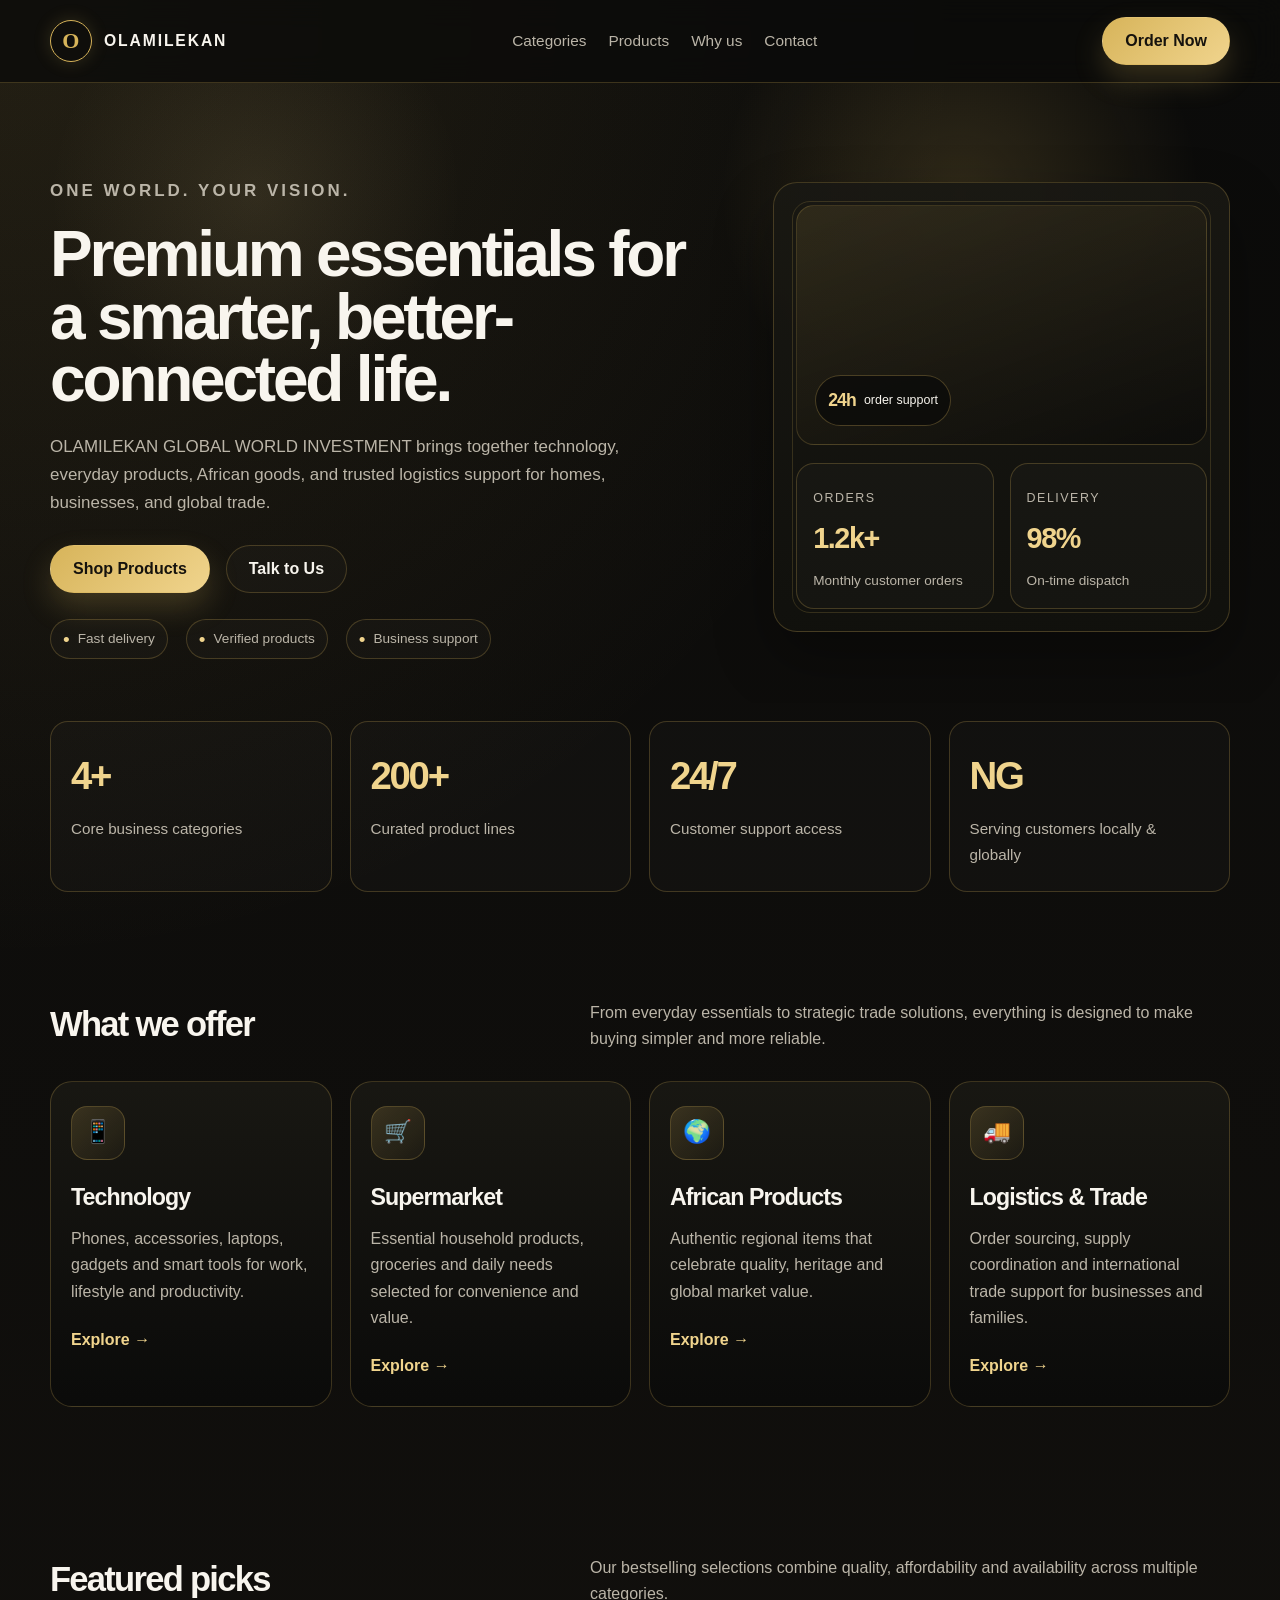
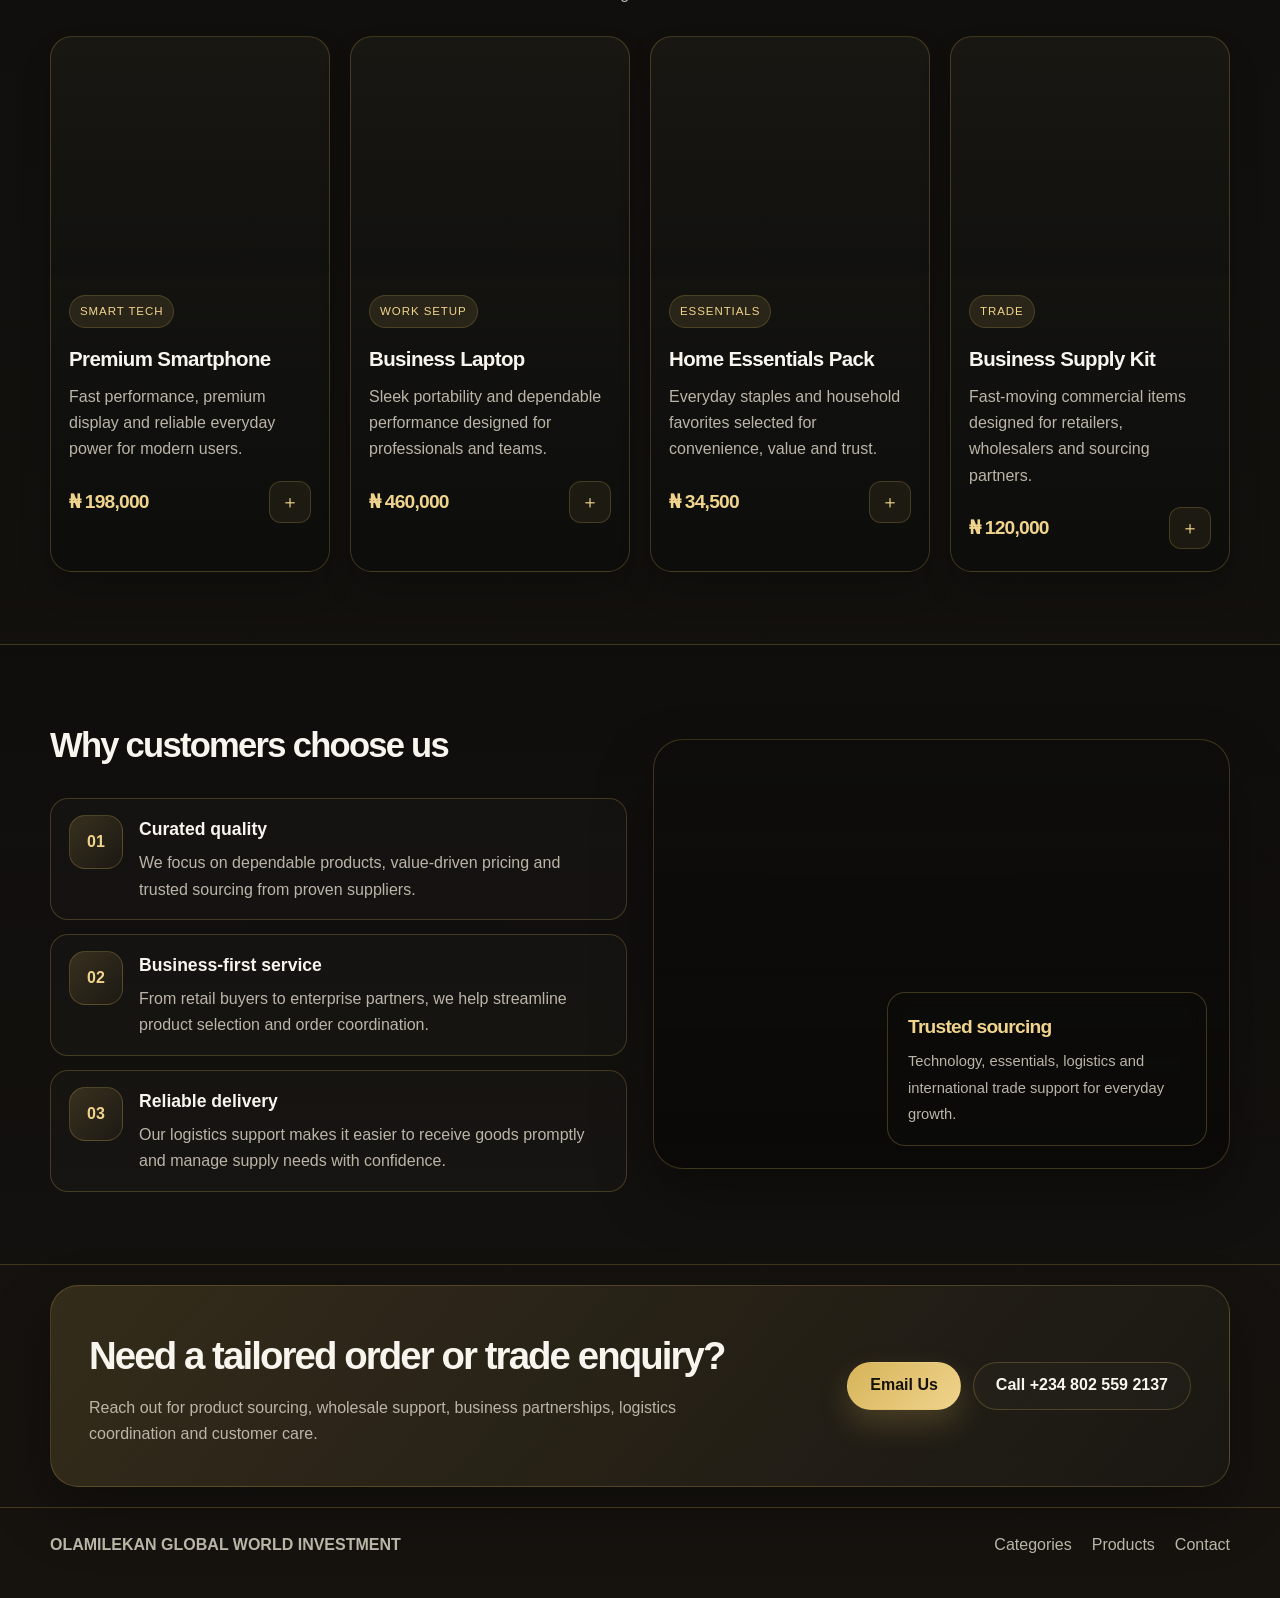
==== commit 397d63ea: "Create a premium black-and-gold homepage refresh for the OLAMILEKAN GLOBAL WORLD site." ====
--- a/index.html
+++ b/index.html
@@ -4,67 +4,979 @@
   <meta charset="utf-8">
   <meta name="viewport" content="width=device-width, initial-scale=1">
   <meta name="theme-color" content="#0b0b0a">
-  <meta name="description" content="OLAMILEKAN GLOBAL WORLD INVESTMENT — technology products, supermarket essentials, African products, logistics and international trade. Shop and order on WhatsApp.">
+  <meta name="description" content="Explore technology, supermarket essentials and African products from OLAMILEKAN GLOBAL WORLD INVESTMENT. Contact us for orders, sourcing, delivery and international trade enquiries.">
   <meta name="author" content="OLAMILEKAN GLOBAL WORLD INVESTMENT">
   <meta property="og:type" content="website">
   <meta property="og:title" content="OLAMILEKAN GLOBAL WORLD INVESTMENT | One World. Your Vision.">
-  <meta property="og:description" content="Technology, supermarket essentials, African products, logistics and international trade.">
+  <meta property="og:description" content="Technology, supermarket essentials, African products, logistics and international trade enquiries.">
   <meta property="og:locale" content="en_NG">
   <title>OLAMILEKAN GLOBAL WORLD INVESTMENT | One World. Your Vision.</title>
+  <script type="application/ld+json">
+  {
+    "@context": "https://schema.org",
+    "@type": "Organization",
+    "name": "OLAMILEKAN GLOBAL WORLD INVESTMENT",
+    "founder": { "@type": "Person", "name": "Bello Ashimiu Olalekan" },
+    "email": "olalekanb817@gmail.com",
+    "telephone": "+2348025592137",
+    "description": "Technology products, supermarket essentials, African products, logistics and international trade enquiries."
+  }
+  </script>
   <style>
-    :root{color-scheme:dark;--ink:#0b0b0a;--surface:#121210;--gold:#d7b45a;--bright:#f0d48d;--cream:#f8f5ee;--muted:#bbb5a8;--line:rgba(215,180,90,.24);font-family:Inter,"Segoe UI",Arial,sans-serif;scroll-behavior:smooth;scroll-padding-top:90px}
-    *,*::before,*::after{box-sizing:border-box}body{margin:0;background:var(--ink);color:var(--cream);line-height:1.65}a{color:inherit}.wrap{width:min(1160px,calc(100% - 44px));margin-inline:auto}
-    .topbar{position:sticky;top:0;z-index:20;border-bottom:1px solid var(--line);background:rgba(11,11,10,.96);backdrop-filter:blur(14px)}.nav{min-height:76px;display:flex;align-items:center;justify-content:space-between;gap:24px}.brand{display:inline-flex;align-items:center;gap:12px;text-decoration:none}.brand-mark{width:43px;height:43px;display:grid;place-items:center;border:1px solid var(--gold);border-radius:50%;color:var(--gold);font:700 24px Georgia,serif}.brand-name{font-size:.76rem;font-weight:800;line-height:1.25;letter-spacing:.075em}.nav-links{display:flex;align-items:center;gap:22px}.nav-links a{color:var(--muted);font-size:.9rem;text-decoration:none}.nav-links a:hover{color:var(--bright)}.nav-links .nav-shop{padding:9px 13px;border:1px solid var(--gold);border-radius:3px;color:var(--bright)}.menu-toggle{display:none;border:1px solid var(--line);border-radius:4px;background:transparent;color:var(--cream);padding:8px 11px;font-size:1.2rem;cursor:pointer}:focus-visible{outline:2px solid var(--bright);outline-offset:4px}
-    .hero{position:relative;overflow:hidden;padding:100px 0 92px;background:radial-gradient(ellipse at 83% 42%,rgba(181,139,49,.19),transparent 34%),linear-gradient(120deg,#121210,var(--ink) 70%)}.hero::after{position:absolute;content:"";width:470px;height:470px;right:-120px;top:7%;border:1px solid rgba(215,180,90,.12);border-radius:50%;box-shadow:0 0 0 35px rgba(215,180,90,.025),0 0 0 75px rgba(215,180,90,.02);pointer-events:none}.hero-grid{position:relative;z-index:1;display:grid;grid-template-columns:1.2fr .8fr;align-items:center;gap:54px}.eyebrow{color:var(--gold);font-size:.74rem;font-weight:800;letter-spacing:.19em;text-transform:uppercase}h1{margin:17px 0 20px;font:600 clamp(3.2rem,7.3vw,6.4rem)/.99 Georgia,"Times New Roman",serif;letter-spacing:-.055em}h1 span{color:var(--gold);font-style:italic}.hero-copy>p{max-width:625px;color:var(--muted);font-size:1.08rem}.actions{display:flex;flex-wrap:wrap;gap:12px;margin-top:29px}.button{min-height:48px;display:inline-flex;align-items:center;justify-content:center;padding:0 19px;border:1px solid var(--gold);border-radius:3px;background:var(--gold);color:#14120d;font-weight:800;text-decoration:none;transition:background .2s,transform .2s}.button:hover{background:var(--bright);transform:translateY(-1px)}.button.secondary{background:transparent;color:var(--cream)}.button.secondary:hover{color:var(--bright)}.hero-panel{padding:29px;border:1px solid var(--line);border-radius:6px;background:linear-gradient(145deg,rgba(35,32,24,.96),rgba(17,17,15,.96));box-shadow:0 24px 80px rgba(0,0,0,.24)}.hero-panel h2{margin:9px 0 16px;font:500 1.65rem/1.2 Georgia,serif}.hero-list{display:grid;gap:11px;margin:0;padding:0;list-style:none;color:var(--muted)}.hero-list li::before{content:"✦";margin-right:10px;color:var(--gold);font-size:.8rem}
-    .trust-strip{border-block:1px solid var(--line);background:#100f0d}.trust-inner{display:grid;grid-template-columns:repeat(4,1fr)}.trust-item{padding:17px 12px;text-align:center;color:var(--muted);font-size:.84rem}.trust-item+.trust-item{border-left:1px solid var(--line)}.trust-item strong{color:var(--bright)}section{padding:78px 0}.about-grid,.contact-grid{display:grid;grid-template-columns:1fr 1fr;align-items:center;gap:55px}h2{margin:8px 0 14px;font:500 clamp(2.15rem,4.2vw,3.55rem)/1.08 Georgia,"Times New Roman",serif;letter-spacing:-.025em}.about p,.section-heading>p,.card p,.contact p{color:var(--muted)}.about-copy{max-width:570px}.about-list{display:grid;grid-template-columns:repeat(2,minmax(0,1fr));gap:9px 18px;margin:20px 0 0;padding:0;list-style:none}.about-list li::before{content:"✓";margin-right:9px;color:var(--gold)}.services{border-block:1px solid var(--line);background:var(--surface)}.section-heading{max-width:720px;margin-bottom:30px}.grid{display:grid;grid-template-columns:repeat(3,minmax(0,1fr));gap:16px}.card{min-width:0;padding:23px;border:1px solid var(--line);border-radius:5px;background:linear-gradient(145deg,#1b1a16,#121210)}.card-icon{color:var(--gold);font-size:1.8rem;line-height:1}.card h3{margin:14px 0 6px;font-size:1.08rem}.card p{margin:0;font-size:.94rem}.featured-hero{padding:18px 0 0;background:var(--ink)}.featured-wrap{padding:20px 0 10px;border-top:1px solid var(--line)}.featured-grid{display:grid;grid-template-columns:repeat(3,minmax(0,1fr));gap:16px}.featured-card{display:flex;flex-direction:column;min-width:0;padding:18px;border:1px solid var(--line);border-radius:5px;background:linear-gradient(145deg,#1b1b18,#121210)}.featured-icon{min-height:110px;display:grid;place-items:center;border:1px solid rgba(215,180,90,.18);border-radius:4px;background:radial-gradient(circle at center,rgba(215,180,90,.18),transparent 60%);color:var(--gold);font-size:2.7rem}.featured-card h3{margin:16px 0 7px;font-size:1.12rem}.featured-card p{margin:0 0 14px;color:var(--muted);font-size:.94rem}.featured-meta{display:flex;align-items:center;justify-content:space-between;gap:12px;padding-top:12px;border-top:1px solid var(--line);margin-top:auto}.featured-meta strong{color:var(--bright)}.featured-deals{background:linear-gradient(180deg,#18160f,#121210);border-block:1px solid var(--line)}.deal-grid{display:grid;grid-template-columns:repeat(3,minmax(0,1fr));gap:16px}.deal-card{padding:22px;border:1px solid var(--line);border-radius:6px;background:rgba(255,255,255,.01)}.deal-badge{display:inline-flex;padding:6px 10px;border-radius:999px;background:rgba(215,180,90,.12);color:var(--bright);font-size:.7rem;font-weight:800;letter-spacing:.12em;text-transform:uppercase}.deal-card h3{margin:16px 0 10px;font-size:1.35rem}.deal-card p{margin:0 0 18px;color:var(--muted)}.deal-price{display:flex;align-items:baseline;justify-content:space-between;gap:12px;padding-top:10px;border-top:1px solid var(--line);font-weight:700;color:var(--bright)}.deal-price strong{font-size:1.4rem}.best-sellers{background:#0f0f0e}.seller-grid{display:grid;grid-template-columns:repeat(3,minmax(0,1fr));gap:16px}.seller-card{padding:18px;border:1px solid var(--line);border-radius:5px;background:linear-gradient(145deg,#1b1a16,#121210)}.seller-thumb{min-height:110px;display:grid;place-items:center;border:1px solid rgba(215,180,90,.18);border-radius:4px;background:radial-gradient(circle at center,rgba(215,180,90,.20),transparent 60%);color:var(--gold);font-size:2.5rem;margin-bottom:16px}.seller-card h3{margin:0 0 8px;font-size:1.12rem}.seller-card p{margin:0 0 15px;color:var(--muted)}.seller-meta{display:flex;align-items:center;justify-content:space-between;gap:12px;padding-top:10px;border-top:1px solid var(--line)}.seller-meta strong{color:var(--bright)}.catalogue{background:#0f0f0e}.catalogue-cta{margin-top:27px}.trade-band{padding:0;background:linear-gradient(100deg,#18160f,#11110f)}.trade-inner{display:flex;align-items:center;justify-content:space-between;gap:28px;padding-block:42px}.trade-inner h2{margin-bottom:7px;font-size:clamp(1.8rem,3.2vw,2.7rem)}.trade-inner p{margin:0;color:var(--muted)}.contact{border-top:1px solid var(--line);background:var(--surface)}.contact a:not(.button){color:var(--bright);text-decoration:none;overflow-wrap:anywhere}.contact a:not(.button):hover{text-decoration:underline}.contact-details{margin-top:24px}.contact-details p{margin:9px 0}form{display:grid;gap:13px}label{display:grid;gap:6px;font-size:.9rem;font-weight:650}input,textarea{width:100%;padding:12px;border:1px solid #49463e;border-radius:3px;background:#10100f;color:var(--cream)}textarea{min-height:120px;resize:vertical}.form-note,#form-status{color:var(--muted);font-size:.85rem}#form-status{min-height:1.4em}footer{padding:24px 0;border-top:1px solid var(--line);color:var(--muted);font-size:.85rem}.footer-inner{display:flex;flex-wrap:wrap;align-items:center;justify-content:space-between;gap:12px}.footer-inner strong{color:var(--cream)}.whatsapp-float{position:fixed;right:20px;bottom:20px;z-index:10;width:55px;height:55px;display:grid;place-items:center;border:2px solid rgba(255,255,255,.25);border-radius:50%;background:#20c968;color:#fff;font-size:1.45rem;text-decoration:none;box-shadow:0 10px 28px rgba(32,201,104,.28)}
-    @media(max-width:800px){.nav{min-height:70px}.menu-toggle{display:block}.nav-links{position:absolute;top:69px;left:0;right:0;display:none;align-items:stretch;gap:0;padding:8px 22px 15px;border-bottom:1px solid var(--line);background:#0b0b0a}.nav-links.open{display:flex;flex-direction:column}.nav-links a{padding:11px 0}.nav-links .nav-shop{padding:11px 12px;margin-top:6px;text-align:center}.hero{padding:75px 0}.hero-grid,.about-grid,.contact-grid{grid-template-columns:1fr;gap:29px}.hero-grid{max-width:680px}.featured-grid,.deal-grid,.seller-grid,.grid{grid-template-columns:repeat(2,minmax(0,1fr))}section{padding:62px 0}.trade-inner{align-items:flex-start;flex-direction:column}}
-    @media(max-width:520px){.wrap{width:calc(100% - 32px)}.brand-name{font-size:.68rem}.brand-mark{width:39px;height:39px}.hero{padding:62px 0}h1{font-size:clamp(3rem,15vw,4.5rem)}.hero-panel{padding:22px}.trust-inner{grid-template-columns:repeat(2,1fr)}.trust-item:nth-child(3){border-left:0;border-top:1px solid var(--line)}.trust-item:nth-child(4){border-top:1px solid var(--line)}.featured-grid,.deal-grid,.seller-grid,.grid,.about-list{grid-template-columns:1fr}.actions{flex-direction:column}.actions .button{width:100%}.footer-inner{align-items:flex-start;flex-direction:column}}@media(prefers-reduced-motion:reduce){*,*::before,*::after{scroll-behavior:auto!important;transition-duration:.01ms!important;animation-duration:.01ms!important}}
+    :root {
+      color-scheme: dark;
+      --ink: #0b0b0a;
+      --ink-2: #14120f;
+      --surface: #121210;
+      --panel: #191813;
+      --panel-2: #201d17;
+      --gold: #d7b45a;
+      --gold-bright: #f0d48d;
+      --gold-deep: #9c7a22;
+      --cream: #f8f5ee;
+      --muted: #bbb5a8;
+      --line: rgba(215, 180, 90, .24);
+      --shadow: 0 26px 60px rgba(0,0,0,.32);
+      --radius: 24px;
+      --container: min(1180px, calc(100% - 40px));
+      font-family: Inter, "Segoe UI", Arial, sans-serif;
+      scroll-behavior: smooth;
+      scroll-padding-top: 96px;
+    }
+
+    * { box-sizing: border-box; }
+    html { scroll-behavior: smooth; }
+    body {
+      margin: 0;
+      background:
+        radial-gradient(circle at top left, rgba(215,180,90,0.12), transparent 28%),
+        linear-gradient(180deg, #0b0b0a 0%, #16130f 100%);
+      color: var(--cream);
+      line-height: 1.65;
+      font-family: Inter, "Segoe UI", Arial, sans-serif;
+    }
+
+    a { color: inherit; text-decoration: none; }
+    img { max-width: 100%; display: block; }
+    button, input, textarea { font: inherit; }
+
+    .wrap {
+      width: var(--container);
+      margin-inline: auto;
+    }
+
+    .topbar {
+      position: sticky;
+      top: 0;
+      z-index: 30;
+      background: rgba(11, 11, 10, .82);
+      border-bottom: 1px solid var(--line);
+      backdrop-filter: blur(14px);
+    }
+
+    .nav {
+      min-height: 82px;
+      display: flex;
+      align-items: center;
+      justify-content: space-between;
+      gap: 20px;
+    }
+
+    .brand {
+      display: inline-flex;
+      align-items: center;
+      gap: 12px;
+      font-weight: 700;
+      letter-spacing: .02em;
+    }
+
+    .brand-mark {
+      width: 42px;
+      height: 42px;
+      border: 1px solid var(--gold);
+      border-radius: 50%;
+      display: grid;
+      place-items: center;
+      color: var(--gold);
+      font: 700 22px Georgia, serif;
+      box-shadow: 0 0 18px rgba(215,180,90,.18);
+    }
+
+    .brand-name {
+      font-size: .98rem;
+      text-transform: uppercase;
+      letter-spacing: .12em;
+    }
+
+    .nav-links {
+      display: flex;
+      align-items: center;
+      gap: 22px;
+      color: var(--muted);
+      font-size: .96rem;
+    }
+
+    .nav-links a { transition: color .2s ease; }
+    .nav-links a:hover { color: var(--gold-bright); }
+
+    .btn {
+      display: inline-flex;
+      align-items: center;
+      justify-content: center;
+      min-height: 48px;
+      padding: 0 22px;
+      border-radius: 999px;
+      border: 1px solid transparent;
+      font-weight: 700;
+      transition: transform .2s ease, box-shadow .2s ease, border-color .2s ease;
+    }
+
+    .btn:hover {
+      transform: translateY(-1px);
+      box-shadow: 0 14px 30px rgba(215,180,90,.16);
+    }
+
+    .btn-gold {
+      background: linear-gradient(135deg, var(--gold) 0%, var(--gold-bright) 100%);
+      color: #15120d;
+      box-shadow: 0 14px 30px rgba(215,180,90,.22);
+    }
+
+    .btn-ghost {
+      border-color: var(--line);
+      background: rgba(255,255,255,.02);
+      color: var(--cream);
+    }
+
+    .hero {
+      padding: 72px 0 44px;
+      position: relative;
+      overflow: hidden;
+    }
+
+    .hero::before {
+      content: "";
+      position: absolute;
+      inset: 0;
+      background:
+        radial-gradient(circle at 75% 18%, rgba(215,180,90,.18), transparent 22%),
+        radial-gradient(circle at 20% 18%, rgba(240,212,141,.1), transparent 18%);
+      pointer-events: none;
+    }
+
+    .hero-grid {
+      position: relative;
+      z-index: 1;
+      display: grid;
+      grid-template-columns: 1.2fr .8fr;
+      gap: 38px;
+      align-items: center;
+    }
+
+    .eyebrow {
+      margin: 0 0 18px;
+      color: var(--gold-bright);
+      letter-spacing: .18em;
+      text-transform: uppercase;
+      font-size: .76rem;
+      font-weight: 700;
+    }
+
+    h1 {
+      margin: 0;
+      font-size: clamp(2.7rem, 5vw, 5rem);
+      line-height: .98;
+      letter-spacing: -.05em;
+      max-width: 680px;
+    }
+
+    .hero-copy p {
+      max-width: 620px;
+      color: var(--muted);
+      font-size: 1.06rem;
+      margin-top: 22px;
+    }
+
+    .actions {
+      display: flex;
+      flex-wrap: wrap;
+      gap: 16px;
+      margin-top: 28px;
+    }
+
+    .trust {
+      list-style: none;
+      padding: 0;
+      margin: 26px 0 0;
+      display: flex;
+      flex-wrap: wrap;
+      gap: 18px;
+      color: var(--muted);
+      font-size: .85rem;
+    }
+
+    .trust li {
+      display: inline-flex;
+      align-items: center;
+      gap: 8px;
+      padding: 8px 12px;
+      border: 1px solid var(--line);
+      border-radius: 999px;
+      background: rgba(255,255,255,.02);
+    }
+
+    .trust li::before {
+      content: "•";
+      color: var(--gold-bright);
+      font-size: 1.2rem;
+      line-height: 1;
+    }
+
+    .hero-panel {
+      background: linear-gradient(180deg, rgba(25,24,19,.94), rgba(17,17,13,.98));
+      border: 1px solid var(--line);
+      border-radius: var(--radius);
+      box-shadow: var(--shadow);
+      padding: 22px;
+      position: relative;
+    }
+
+    .hero-panel::before {
+      content: "";
+      position: absolute;
+      inset: 18px;
+      border: 1px solid rgba(215,180,90,.18);
+      border-radius: 18px;
+      pointer-events: none;
+    }
+
+    .showcase {
+      position: relative;
+      z-index: 1;
+      display: grid;
+      gap: 18px;
+    }
+
+    .showcase-visual {
+      min-height: 240px;
+      background:
+        linear-gradient(160deg, rgba(215,180,90,.12), rgba(11,11,10,0.75)),
+        url('https://images.unsplash.com/photo-1524758631624-e2822e304c36?auto=format&fit=crop&w=900&q=80') center/cover no-repeat;
+      border-radius: 18px;
+      position: relative;
+      overflow: hidden;
+      border: 1px solid rgba(215,180,90,.2);
+    }
+
+    .showcase-badge {
+      position: absolute;
+      left: 18px;
+      bottom: 18px;
+      display: inline-flex;
+      align-items: center;
+      gap: 8px;
+      border-radius: 999px;
+      background: rgba(11,11,10,.82);
+      border: 1px solid rgba(215,180,90,.3);
+      padding: 10px 12px;
+      color: var(--cream);
+      font-size: .78rem;
+    }
+
+    .showcase-badge strong {
+      color: var(--gold-bright);
+      font-size: 1.1rem;
+      letter-spacing: -.05em;
+    }
+
+    .mini-grid {
+      display: grid;
+      grid-template-columns: repeat(2, minmax(0,1fr));
+      gap: 16px;
+    }
+
+    .mini-card {
+      padding: 16px;
+      border-radius: 18px;
+      background: rgba(255,255,255,.02);
+      border: 1px solid var(--line);
+      min-height: 118px;
+    }
+
+    .mini-card .label {
+      color: var(--muted);
+      font-size: .78rem;
+      text-transform: uppercase;
+      letter-spacing: .12em;
+      display: block;
+      margin-bottom: 6px;
+    }
+
+    .mini-card strong {
+      display: block;
+      font-size: 1.8rem;
+      letter-spacing: -.05em;
+      color: var(--gold-bright);
+    }
+
+    .mini-card span {
+      display: block;
+      margin-top: 8px;
+      color: var(--muted);
+      font-size: .85rem;
+    }
+
+    .stats {
+      padding: 18px 0 32px;
+    }
+
+    .stats-grid {
+      display: grid;
+      grid-template-columns: repeat(4, minmax(0,1fr));
+      gap: 18px;
+    }
+
+    .stat-card {
+      background: rgba(255,255,255,.02);
+      border: 1px solid var(--line);
+      border-radius: 18px;
+      padding: 22px 20px;
+    }
+
+    .stat-card strong {
+      display: block;
+      font-size: clamp(1.8rem, 3vw, 2.5rem);
+      letter-spacing: -.06em;
+      color: var(--gold-bright);
+      margin-bottom: 8px;
+    }
+
+    .stat-card span {
+      color: var(--muted);
+      font-size: .95rem;
+    }
+
+    section {
+      padding: 72px 0;
+    }
+
+    .section-head {
+      margin-bottom: 28px;
+      display: flex;
+      align-items: end;
+      justify-content: space-between;
+      gap: 20px;
+    }
+
+    .section-head h2 {
+      margin: 0;
+      font-size: clamp(2rem, 2.7vw, 2.9rem);
+      letter-spacing: -.05em;
+    }
+
+    .section-head p {
+      max-width: 640px;
+      margin: 0;
+      color: var(--muted);
+    }
+
+    .categories-grid {
+      display: grid;
+      grid-template-columns: repeat(4, minmax(0,1fr));
+      gap: 18px;
+    }
+
+    .category-card {
+      position: relative;
+      overflow: hidden;
+      padding: 24px 20px 26px;
+      border-radius: 22px;
+      background: linear-gradient(180deg, rgba(25,24,19,.96), rgba(11,11,10,.98));
+      border: 1px solid var(--line);
+      min-height: 246px;
+      transition: transform .2s ease, border-color .2s ease;
+    }
+
+    .category-card:hover {
+      transform: translateY(-4px);
+      border-color: rgba(215,180,90,.46);
+    }
+
+    .category-icon {
+      width: 54px;
+      height: 54px;
+      border-radius: 16px;
+      background: linear-gradient(135deg, rgba(215,180,90,.18), rgba(215,180,90,.04));
+      display: grid;
+      place-items: center;
+      border: 1px solid rgba(215,180,90,.25);
+      color: var(--gold-bright);
+      font-size: 1.4rem;
+      margin-bottom: 18px;
+    }
+
+    .category-card h3 {
+      margin: 0 0 10px;
+      font-size: 1.45rem;
+      letter-spacing: -.04em;
+    }
+
+    .category-card p {
+      margin: 0;
+      color: var(--muted);
+    }
+
+    .category-card .more {
+      margin-top: 22px;
+      display: inline-flex;
+      align-items: center;
+      gap: 8px;
+      color: var(--gold-bright);
+      font-weight: 700;
+    }
+
+    .products-grid {
+      display: grid;
+      grid-template-columns: repeat(4, minmax(0,1fr));
+      gap: 20px;
+    }
+
+    .product-card {
+      background: linear-gradient(180deg, rgba(25,24,19,.96), rgba(13,13,12,.98));
+      border: 1px solid var(--line);
+      border-radius: 22px;
+      overflow: hidden;
+      box-shadow: 0 18px 30px rgba(0,0,0,.18);
+    }
+
+    .product-image {
+      height: 240px;
+      background-size: cover;
+      background-position: center;
+      position: relative;
+    }
+
+    .product-image::after {
+      content: "";
+      position: absolute;
+      inset: 0;
+      background: linear-gradient(180deg, rgba(11,11,10,0), rgba(11,11,10,.22));
+    }
+
+    .product-meta {
+      padding: 18px 18px 22px;
+    }
+
+    .tag {
+      display: inline-flex;
+      align-items: center;
+      padding: 6px 10px;
+      background: rgba(215,180,90,.12);
+      border: 1px solid rgba(215,180,90,.2);
+      color: var(--gold-bright);
+      border-radius: 999px;
+      font-size: .72rem;
+      letter-spacing: .08em;
+      text-transform: uppercase;
+    }
+
+    .product-card h3 {
+      margin: 14px 0 8px;
+      font-size: 1.28rem;
+      letter-spacing: -.03em;
+    }
+
+    .product-card p {
+      margin: 0;
+      color: var(--muted);
+      min-height: 48px;
+    }
+
+    .product-footer {
+      margin-top: 18px;
+      display: flex;
+      align-items: center;
+      justify-content: space-between;
+      gap: 10px;
+    }
+
+    .price {
+      font-weight: 800;
+      font-size: 1.2rem;
+      letter-spacing: -.04em;
+      color: var(--gold-bright);
+    }
+
+    .cart {
+      width: 42px;
+      height: 42px;
+      border-radius: 12px;
+      border: 1px solid rgba(215,180,90,.22);
+      background: rgba(215,180,90,.08);
+      display: grid;
+      place-items: center;
+      color: var(--gold-bright);
+      font-size: 1.15rem;
+    }
+
+    .why {
+      background: linear-gradient(180deg, rgba(14,13,12,.8), rgba(19,17,14,.96));
+      border-top: 1px solid var(--line);
+      border-bottom: 1px solid var(--line);
+    }
+
+    .why-grid {
+      display: grid;
+      grid-template-columns: 1fr 1fr;
+      gap: 26px;
+      align-items: center;
+    }
+
+    .feature-list {
+      display: grid;
+      gap: 14px;
+    }
+
+    .feature-item {
+      display: grid;
+      grid-template-columns: 54px 1fr;
+      gap: 16px;
+      align-items: start;
+      background: rgba(255,255,255,.02);
+      border: 1px solid var(--line);
+      border-radius: 18px;
+      padding: 16px 18px;
+    }
+
+    .feature-num {
+      width: 54px;
+      height: 54px;
+      border-radius: 16px;
+      background: linear-gradient(135deg, rgba(215,180,90,.18), rgba(215,180,90,.04));
+      border: 1px solid rgba(215,180,90,.24);
+      display: grid;
+      place-items: center;
+      color: var(--gold-bright);
+      font-weight: 800;
+    }
+
+    .feature-item h3 {
+      margin: 0 0 6px;
+      font-size: 1.1rem;
+    }
+
+    .feature-item p {
+      margin: 0;
+      color: var(--muted);
+    }
+
+    .why-visual {
+      min-height: 430px;
+      border-radius: 30px;
+      border: 1px solid var(--line);
+      background:
+        linear-gradient(180deg, rgba(0,0,0,.10), rgba(0,0,0,.42)),
+        url('https://images.unsplash.com/photo-1556740749-887f6717d7e4?auto=format&fit=crop&w=1200&q=80') center/cover no-repeat;
+      position: relative;
+      overflow: hidden;
+      box-shadow: var(--shadow);
+    }
+
+    .callout {
+      position: absolute;
+      right: 22px;
+      bottom: 22px;
+      width: min(320px, calc(100% - 44px));
+      padding: 18px 20px;
+      border-radius: 18px;
+      background: rgba(11,11,10,.82);
+      border: 1px solid rgba(215,180,90,.26);
+      backdrop-filter: blur(10px);
+    }
+
+    .callout strong {
+      display: block;
+      color: var(--gold-bright);
+      margin-bottom: 6px;
+      font-size: 1.2rem;
+      letter-spacing: -.04em;
+    }
+
+    .callout span {
+      color: var(--muted);
+      font-size: .92rem;
+    }
+
+    .cta-strip {
+      padding-top: 20px;
+      padding-bottom: 20px;
+    }
+
+    .cta-box {
+      background: linear-gradient(135deg, rgba(215,180,90,.16), rgba(255,255,255,.02));
+      border: 1px solid var(--line);
+      border-radius: 28px;
+      padding: clamp(24px, 4vw, 38px);
+      display: flex;
+      align-items: center;
+      justify-content: space-between;
+      gap: 20px;
+      box-shadow: var(--shadow);
+    }
+
+    .cta-box h2 {
+      margin: 0 0 8px;
+      font-size: clamp(2rem, 3vw, 2.8rem);
+      letter-spacing: -.05em;
+    }
+
+    .cta-box p {
+      margin: 0;
+      color: var(--muted);
+      max-width: 620px;
+    }
+
+    .cta-actions {
+      display: flex;
+      flex-wrap: wrap;
+      gap: 12px;
+    }
+
+    footer {
+      padding: 24px 0 40px;
+      border-top: 1px solid var(--line);
+      color: var(--muted);
+    }
+
+    .footer-wrap {
+      width: var(--container);
+      margin-inline: auto;
+      display: flex;
+      align-items: center;
+      justify-content: space-between;
+      gap: 20px;
+      flex-wrap: wrap;
+    }
+
+    .footer-links {
+      display: flex;
+      flex-wrap: wrap;
+      gap: 20px;
+    }
+
+    @media (max-width: 980px) {
+      .hero-grid,
+      .why-grid,
+      .categories-grid,
+      .products-grid,
+      .stats-grid {
+        grid-template-columns: repeat(2, minmax(0,1fr));
+      }
+
+      .hero-grid,
+      .why-grid {
+        grid-template-columns: 1fr;
+      }
+
+      .nav-links {
+        display: none;
+      }
+    }
+
+    @media (max-width: 620px) {
+      .hero {
+        padding-top: 54px;
+      }
+
+      .categories-grid,
+      .products-grid,
+      .stats-grid {
+        grid-template-columns: 1fr;
+      }
+
+      .cta-box {
+        flex-direction: column;
+        align-items: flex-start;
+      }
+
+      .section-head {
+        flex-direction: column;
+        align-items: flex-start;
+      }
+
+      .btn {
+        width: 100%;
+      }
+
+      .actions,
+      .cta-actions {
+        width: 100%;
+      }
+
+      .brand-name {
+        letter-spacing: .08em;
+      }
+    }
   </style>
 </head>
 <body>
-  <header class="topbar"><div class="wrap nav">
-    <a class="brand" href="#home" aria-label="OLAMILEKAN GLOBAL WORLD home"><span class="brand-mark" aria-hidden="true">◎</span><span class="brand-name">OLAMILEKAN<br>GLOBAL WORLD INVESTMENT</span></a>
-    <button class="menu-toggle" type="button" aria-label="Open navigation" aria-expanded="false" aria-controls="main-nav">☰</button>
-    <nav class="nav-links" id="main-nav" aria-label="Main navigation"><a href="#home">Home</a><a href="#about">About</a><a href="#services">Services</a><a href="#products">Products</a><a href="#contact">Contact</a><a class="nav-shop" href="products.html">Shop products&nbsp; →</a></nav>
-  </div></header>
-  <main>
-    <section class="hero" id="home"><div class="wrap hero-grid">
-      <div class="hero-copy"><div class="eyebrow">Trade · Technology · Everyday essentials</div><h1>One World.<br><span>Your Vision.</span></h1><p>Discover technology, supermarket essentials and African products, alongside logistics and international trade enquiries from Nigeria to the world.</p><div class="actions"><a class="button" href="products.html">Shop products <span aria-hidden="true">&nbsp;→</span></a><a class="button secondary" href="#contact">Talk to our team</a></div></div>
-      <aside class="hero-panel" aria-label="Business areas"><div class="eyebrow">Our business</div><h2>Global opportunity.<br>Personal service.</h2><ul class="hero-list"><li>Phones, iPads, laptops and accessories</li><li>Supermarket and household essentials</li><li>African products and supplier enquiries</li><li>Logistics and international trade</li></ul></aside>
-    </div></section>
-    <section class="featured-hero"><div class="wrap featured-wrap"><div class="section-heading"><div class="eyebrow">Featured products</div><h2>Popular picks our customers request</h2></div><div class="featured-grid">
-      <article class="featured-card"><div class="featured-icon" aria-hidden="true">📱</div><h3>Apple iPhone 13</h3><p>128 GB, premium performance and trusted quality.</p><div class="featured-meta"><strong>₦650,000</strong><a class="button" href="https://wa.me/2348025592137?text=Hello%2C%20I%20want%20to%20ask%20about%20the%20Apple%20iPhone%2013%20%28%20128%20GB%29." target="_blank" rel="noopener noreferrer">Order</a></div></article>
-      <article class="featured-card"><div class="featured-icon" aria-hidden="true">💻</div><h3>HP 15 Laptop</h3><p>Strong everyday performance for work and study.</p><div class="featured-meta"><strong>₦850,000</strong><a class="button" href="https://wa.me/2348025592137?text=Hello%2C%20I%20want%20to%20ask%20about%20the%20HP%2015%20laptop." target="_blank" rel="noopener noreferrer">Order</a></div></article>
-      <article class="featured-card"><div class="featured-icon" aria-hidden="true">🧺</div><h3>Groceries bundle</h3><p>Staples for home living and busy households.</p><div class="featured-meta"><strong>₦45,000</strong><a class="button" href="https://wa.me/2348025592137?text=Hello%2C%20I%20want%20to%20ask%20about%20the%20grocery%20bundle." target="_blank" rel="noopener noreferrer">Order</a></div></article>
-    </div></div></section>
-    <div class="trust-strip" aria-label="Our focus"><div class="wrap trust-inner"><div class="trust-item"><strong>Technology</strong> for everyday life</div><div class="trust-item"><strong>Essentials</strong> for your home</div><div class="trust-item"><strong>African goods</strong> and sourcing</div><div class="trust-item"><strong>Trade</strong> without borders</div></div></div>
-    <section class="about" id="about"><div class="wrap about-grid"><div><div class="eyebrow">About us</div><h2>Connecting people with products and possibilities.</h2></div><div class="about-copy"><p>OLAMILEKAN GLOBAL WORLD INVESTMENT, founded by Bello Ashimiu Olalekan, brings together technology, online retail, African products, logistics and international trade enquiries. We help customers and businesses connect with the products and services they are looking for.</p><ul class="about-list"><li>Technology products</li><li>Supermarket essentials</li><li>African products</li><li>Logistics enquiries</li><li>International trade</li><li>Customer assistance</li></ul></div></div></section>
-    <section class="services" id="services"><div class="wrap"><div class="section-heading"><div class="eyebrow">What we do</div><h2>Services for a connected world</h2><p>Tell us what you need. We can discuss current product availability, pricing, delivery options and business enquiries directly with you.</p></div><div class="grid">
-      <article class="card"><div class="card-icon" aria-hidden="true">◇</div><h3>Technology store</h3><p>Phones, iPhones, iPads, laptops and accessories for work, school and everyday use.</p></article><article class="card"><div class="card-icon" aria-hidden="true">✳</div><h3>Online supermarket</h3><p>Enquire about food, groceries and household products for your everyday needs.</p></article><article class="card"><div class="card-icon" aria-hidden="true">◈</div><h3>African marketplace</h3><p>Explore made-in-Africa goods and get in touch about products, suppliers and sourcing.</p></article><article class="card"><div class="card-icon" aria-hidden="true">⌁</div><h3>Logistics</h3><p>Discuss delivery coordination and movement of goods for your order or business.</p></article><article class="card"><div class="card-icon" aria-hidden="true">⇄</div><h3>International trade</h3><p>Business enquiries about sourcing products and connecting markets across borders.</p></article><article class="card"><div class="card-icon" aria-hidden="true">✦</div><h3>Customer support</h3><p>Reach our team for product information, order enquiries and assistance.</p></article>
-    </div></div></section>
-    <section class="featured-deals"><div class="wrap"><div class="section-heading"><div class="eyebrow">This week’s deals</div><h2>Smart buys for home, work and business</h2><p>Quick picks for customers who want value, quality and fast WhatsApp ordering.</p></div><div class="deal-grid">
-      <article class="deal-card"><span class="deal-badge">Hot deal</span><h3>Phone bundle</h3><p>Samsung A15 + charging pack + 12-month support.</p><div class="deal-price"><span>From</span><strong>₦285,000</strong></div></article>
-      <article class="deal-card"><span class="deal-badge">Family save</span><h3>Groceries pack</h3><p>Rice, oil, beans, seasoning and pantry essentials.</p><div class="deal-price"><span>From</span><strong>₦45,000</strong></div></article>
-      <article class="deal-card"><span class="deal-badge">Business pick</span><h3>Work laptop</h3><p>HP i5 laptop for business, study and everyday productivity.</p><div class="deal-price"><span>From</span><strong>₦850,000</strong></div></article>
-    </div><div class="actions catalogue-cta"><a class="button" href="products.html">Browse all products</a><a class="button secondary" href="https://wa.me/2348025592137?text=Hello%2C%20I%20want%20to%20order%20a%20featured%20deal%20from%20your%20website." target="_blank" rel="noopener noreferrer">WhatsApp us</a></div></div></section>
-    <section class="best-sellers" id="products"><div class="wrap"><div class="section-heading"><div class="eyebrow">Best sellers</div><h2>Popular items customers ask about most</h2><p>Browse the items most requested by buyers across technology, home essentials and African products.</p></div><div class="seller-grid">
-      <article class="seller-card"><div class="seller-thumb" aria-hidden="true">📱</div><h3>Apple iPhone 13</h3><p>128 GB, available in a range of conditions and colours.</p><div class="seller-meta"><span>₦650,000</span><a class="button" href="https://wa.me/2348025592137?text=Hello%2C%20I%20want%20to%20ask%20about%20the%20Apple%20iPhone%2013%20%28%20128%20GB%29." target="_blank" rel="noopener noreferrer">Order</a></div></article>
-      <article class="seller-card"><div class="seller-thumb" aria-hidden="true">💻</div><h3>HP 15 Laptop</h3><p>Core i5 business and study laptop with strong value.</p><div class="seller-meta"><span>₦850,000</span><a class="button" href="https://wa.me/2348025592137?text=Hello%2C%20I%20want%20to%20ask%20about%20the%20HP%2015%20laptop." target="_blank" rel="noopener noreferrer">Order</a></div></article>
-      <article class="seller-card"><div class="seller-thumb" aria-hidden="true">🧺</div><h3>Groceries bundle</h3><p>Family essentials and pantry staples for daily living.</p><div class="seller-meta"><span>₦45,000</span><a class="button" href="https://wa.me/2348025592137?text=Hello%2C%20I%20want%20to%20ask%20about%20the%20grocery%20bundle." target="_blank" rel="noopener noreferrer">Order</a></div></article>
-    </div><div class="actions catalogue-cta"><a class="button" href="products.html">View full catalogue</a><a class="button secondary" href="#contact">Request a custom quote</a></div></div></section>
-    <section class="trade-band" id="logistics"><div class="wrap trade-inner"><div><div class="eyebrow">Logistics · Sourcing · Trade</div><h2>Have a business enquiry?</h2><p>Talk to us about suppliers, product sourcing, delivery and international trade.</p></div><a class="button" href="https://wa.me/2348025592137?text=Hello%2C%20I%20have%20a%20business%20enquiry%20about%20logistics%2C%20sourcing%20or%20international%20trade." target="_blank" rel="noopener noreferrer">Discuss your enquiry&nbsp; ↗</a></div></section>
-    <section class="contact" id="contact"><div class="wrap contact-grid"><div><div class="eyebrow">Contact</div><h2>Let’s make it happen.</h2><p>Contact us for product enquiries, orders, current pricing, delivery and business services.</p><div class="contact-details"><p><strong>Founder:</strong> Bello Ashimiu Olalekan</p><p><strong>Email:</strong> <a href="mailto:olalekanb817@gmail.com">olalekanb817@gmail.com</a></p><p><strong>WhatsApp:</strong> <a href="https://wa.me/2348025592137" target="_blank" rel="noopener noreferrer">+234 802 559 2137</a></p><p><strong>Location:</strong> Lagos, Nigeria</p></div></div>
-      <form id="contact-form"><label for="name">Your name<input id="name" name="name" autocomplete="name" required></label><label for="email">Your email (optional)<input id="email" name="email" type="email" autocomplete="email"></label><label for="message">Your message<textarea id="message" name="message" required></textarea></label><p class="form-note">Submitting opens WhatsApp with your message ready to send. To email us, use the address listed here.</p><button class="button" type="submit">Send enquiry on WhatsApp</button><p id="form-status" role="status" aria-live="polite"></p></form>
-    </div></section>
+  <header class="topbar">
+    <div class="wrap nav">
+      <a class="brand" href="#home" aria-label="OLAMILEKAN GLOBAL WORLD INVESTMENT home">
+        <span class="brand-mark">O</span>
+        <span class="brand-name">OLAMILEKAN</span>
+      </a>
+
+      <nav class="nav-links" aria-label="Main navigation">
+        <a href="#categories">Categories</a>
+        <a href="#products">Products</a>
+        <a href="#why-us">Why us</a>
+        <a href="#contact">Contact</a>
+      </nav>
+
+      <a class="btn btn-gold" href="#contact">Order Now</a>
+    </div>
+  </header>
+
+  <main id="home">
+    <section class="hero">
+      <div class="wrap hero-grid">
+        <div class="hero-copy">
+          <p class="eyebrow">One World. Your Vision.</p>
+          <h1>Premium essentials for a smarter, better-connected life.</h1>
+          <p>
+            OLAMILEKAN GLOBAL WORLD INVESTMENT brings together technology, everyday products,
+            African goods, and trusted logistics support for homes, businesses, and global trade.
+          </p>
+
+          <div class="actions">
+            <a class="btn btn-gold" href="#products">Shop Products</a>
+            <a class="btn btn-ghost" href="#contact">Talk to Us</a>
+          </div>
+
+          <ul class="trust" aria-label="Brand trust points">
+            <li>Fast delivery</li>
+            <li>Verified products</li>
+            <li>Business support</li>
+          </ul>
+        </div>
+
+        <div class="hero-panel" aria-label="Highly curated business showcase">
+          <div class="showcase">
+            <div class="showcase-visual">
+              <div class="showcase-badge"><strong>24h</strong> order support</div>
+            </div>
+            <div class="mini-grid">
+              <div class="mini-card">
+                <span class="label">Orders</span>
+                <strong>1.2k+</strong>
+                <span>Monthly customer orders</span>
+              </div>
+              <div class="mini-card">
+                <span class="label">Delivery</span>
+                <strong>98%</strong>
+                <span>On-time dispatch</span>
+              </div>
+            </div>
+          </div>
+        </div>
+      </div>
+    </section>
+
+    <section class="stats" aria-label="Business statistics">
+      <div class="wrap stats-grid">
+        <article class="stat-card">
+          <strong>4+</strong>
+          <span>Core business categories</span>
+        </article>
+        <article class="stat-card">
+          <strong>200+</strong>
+          <span>Curated product lines</span>
+        </article>
+        <article class="stat-card">
+          <strong>24/7</strong>
+          <span>Customer support access</span>
+        </article>
+        <article class="stat-card">
+          <strong>NG</strong>
+          <span>Serving customers locally &amp; globally</span>
+        </article>
+      </div>
+    </section>
+
+    <section id="categories">
+      <div class="wrap">
+        <div class="section-head">
+          <h2>What we offer</h2>
+          <p>From everyday essentials to strategic trade solutions, everything is designed to make buying simpler and more reliable.</p>
+        </div>
+
+        <div class="categories-grid">
+          <article class="category-card">
+            <div class="category-icon">📱</div>
+            <h3>Technology</h3>
+            <p>Phones, accessories, laptops, gadgets and smart tools for work, lifestyle and productivity.</p>
+            <div class="more">Explore →</div>
+          </article>
+
+          <article class="category-card">
+            <div class="category-icon">🛒</div>
+            <h3>Supermarket</h3>
+            <p>Essential household products, groceries and daily needs selected for convenience and value.</p>
+            <div class="more">Explore →</div>
+          </article>
+
+          <article class="category-card">
+            <div class="category-icon">🌍</div>
+            <h3>African Products</h3>
+            <p>Authentic regional items that celebrate quality, heritage and global market value.</p>
+            <div class="more">Explore →</div>
+          </article>
+
+          <article class="category-card">
+            <div class="category-icon">🚚</div>
+            <h3>Logistics &amp; Trade</h3>
+            <p>Order sourcing, supply coordination and international trade support for businesses and families.</p>
+            <div class="more">Explore →</div>
+          </article>
+        </div>
+      </div>
+    </section>
+
+    <section id="products">
+      <div class="wrap">
+        <div class="section-head">
+          <h2>Featured picks</h2>
+          <p>Our bestselling selections combine quality, affordability and availability across multiple categories.</p>
+        </div>
+
+        <div class="products-grid">
+          <article class="product-card">
+            <div class="product-image" style="background-image:url('https://images.unsplash.com/photo-1511707171634-5f897ff02aa9?auto=format&fit=crop&w=900&q=80');"></div>
+            <div class="product-meta">
+              <span class="tag">Smart Tech</span>
+              <h3>Premium Smartphone</h3>
+              <p>Fast performance, premium display and reliable everyday power for modern users.</p>
+              <div class="product-footer">
+                <span class="price">₦ 198,000</span>
+                <span class="cart" aria-label="Add to cart">＋</span>
+              </div>
+            </div>
+          </article>
+
+          <article class="product-card">
+            <div class="product-image" style="background-image:url('https://images.unsplash.com/photo-1496181133206-80ce9b88a853?auto=format&fit=crop&w=900&q=80');"></div>
+            <div class="product-meta">
+              <span class="tag">Work Setup</span>
+              <h3>Business Laptop</h3>
+              <p>Sleek portability and dependable performance designed for professionals and teams.</p>
+              <div class="product-footer">
+                <span class="price">₦ 460,000</span>
+                <span class="cart" aria-label="Add to cart">＋</span>
+              </div>
+            </div>
+          </article>
+
+          <article class="product-card">
+            <div class="product-image" style="background-image:url('https://images.unsplash.com/photo-1542838132-92c53300491e?auto=format&fit=crop&w=900&q=80');"></div>
+            <div class="product-meta">
+              <span class="tag">Essentials</span>
+              <h3>Home Essentials Pack</h3>
+              <p>Everyday staples and household favorites selected for convenience, value and trust.</p>
+              <div class="product-footer">
+                <span class="price">₦ 34,500</span>
+                <span class="cart" aria-label="Add to cart">＋</span>
+              </div>
+            </div>
+          </article>
+
+          <article class="product-card">
+            <div class="product-image" style="background-image:url('https://images.unsplash.com/photo-1520607162513-77705c0f0d4a?auto=format&fit=crop&w=900&q=80');"></div>
+            <div class="product-meta">
+              <span class="tag">Trade</span>
+              <h3>Business Supply Kit</h3>
+              <p>Fast-moving commercial items designed for retailers, wholesalers and sourcing partners.</p>
+              <div class="product-footer">
+                <span class="price">₦ 120,000</span>
+                <span class="cart" aria-label="Add to cart">＋</span>
+              </div>
+            </div>
+          </article>
+        </div>
+      </div>
+    </section>
+
+    <section class="why" id="why-us">
+      <div class="wrap why-grid">
+        <div>
+          <div class="section-head" style="margin-bottom: 24px;">
+            <h2>Why customers choose us</h2>
+          </div>
+
+          <div class="feature-list">
+            <div class="feature-item">
+              <div class="feature-num">01</div>
+              <div>
+                <h3>Curated quality</h3>
+                <p>We focus on dependable products, value-driven pricing and trusted sourcing from proven suppliers.</p>
+              </div>
+            </div>
+
+            <div class="feature-item">
+              <div class="feature-num">02</div>
+              <div>
+                <h3>Business-first service</h3>
+                <p>From retail buyers to enterprise partners, we help streamline product selection and order coordination.</p>
+              </div>
+            </div>
+
+            <div class="feature-item">
+              <div class="feature-num">03</div>
+              <div>
+                <h3>Reliable delivery</h3>
+                <p>Our logistics support makes it easier to receive goods promptly and manage supply needs with confidence.</p>
+              </div>
+            </div>
+          </div>
+        </div>
+
+        <div class="why-visual" aria-label="Business customer support image">
+          <div class="callout">
+            <strong>Trusted sourcing</strong>
+            <span>Technology, essentials, logistics and international trade support for everyday growth.</span>
+          </div>
+        </div>
+      </div>
+    </section>
+
+    <section class="cta-strip" id="contact">
+      <div class="wrap">
+        <div class="cta-box">
+          <div>
+            <h2>Need a tailored order or trade enquiry?</h2>
+            <p>Reach out for product sourcing, wholesale support, business partnerships, logistics coordination and customer care.</p>
+          </div>
+
+          <div class="cta-actions">
+            <a class="btn btn-gold" href="mailto:olalekanb817@gmail.com">Email Us</a>
+            <a class="btn btn-ghost" href="tel:+2348025592137">Call +234 802 559 2137</a>
+          </div>
+        </div>
+      </div>
+    </section>
   </main>
-  <footer><div class="wrap footer-inner"><strong>OLAMILEKAN GLOBAL WORLD INVESTMENT</strong><span>One World. Your Vision.</span><span>© <span id="year"></span> All Rights Reserved.</span><span>Lagos, Nigeria.</span></div></footer>
-  <a class="whatsapp-float" href="https://wa.me/2348025592137" target="_blank" rel="noopener noreferrer" aria-label="Contact us on WhatsApp">☎</a>
-  <script>
-    document.getElementById("year").textContent=new Date().getFullYear();
-    const menuButton=document.querySelector(".menu-toggle");const navigation=document.getElementById("main-nav");
-    menuButton.addEventListener("click",()=>{const open=menuButton.getAttribute("aria-expanded")==="true";menuButton.setAttribute("aria-expanded",String(!open));menuButton.setAttribute("aria-label",open?"Open navigation":"Close navigation");navigation.classList.toggle("open",!open)});
-    navigation.addEventListener("click",event=>{if(event.target.closest("a")){navigation.classList.remove("open");menuButton.setAttribute("aria-expanded","false");menuButton.setAttribute("aria-label","Open navigation")}});
-    document.getElementById("contact-form").addEventListener("submit",event=>{event.preventDefault();const name=document.getElementById("name").value.trim();const email=document.getElementById("email").value.trim();const message=document.getElementById("message").value.trim();if(!name||!message)return;const text="Hello OLAMILEKAN GLOBAL WORLD INVESTMENT.\n\nName: "+name+"\nEmail: "+(email||"Not provided")+"\nMessage: "+message;document.getElementById("form-status").textContent="Opening WhatsApp to send your enquiry.";window.open("https://wa.me/2348025592137?text="+encodeURIComponent(text),"_blank","noopener,noreferrer")});
-  </script>
+
+  <footer>
+    <div class="footer-wrap">
+      <div>
+        <strong>OLAMILEKAN GLOBAL WORLD INVESTMENT</strong>
+      </div>
+      <div class="footer-links">
+        <a href="#categories">Categories</a>
+        <a href="#products">Products</a>
+        <a href="#contact">Contact</a>
+      </div>
+    </div>
+  </footer>
 </body>
 </html>
